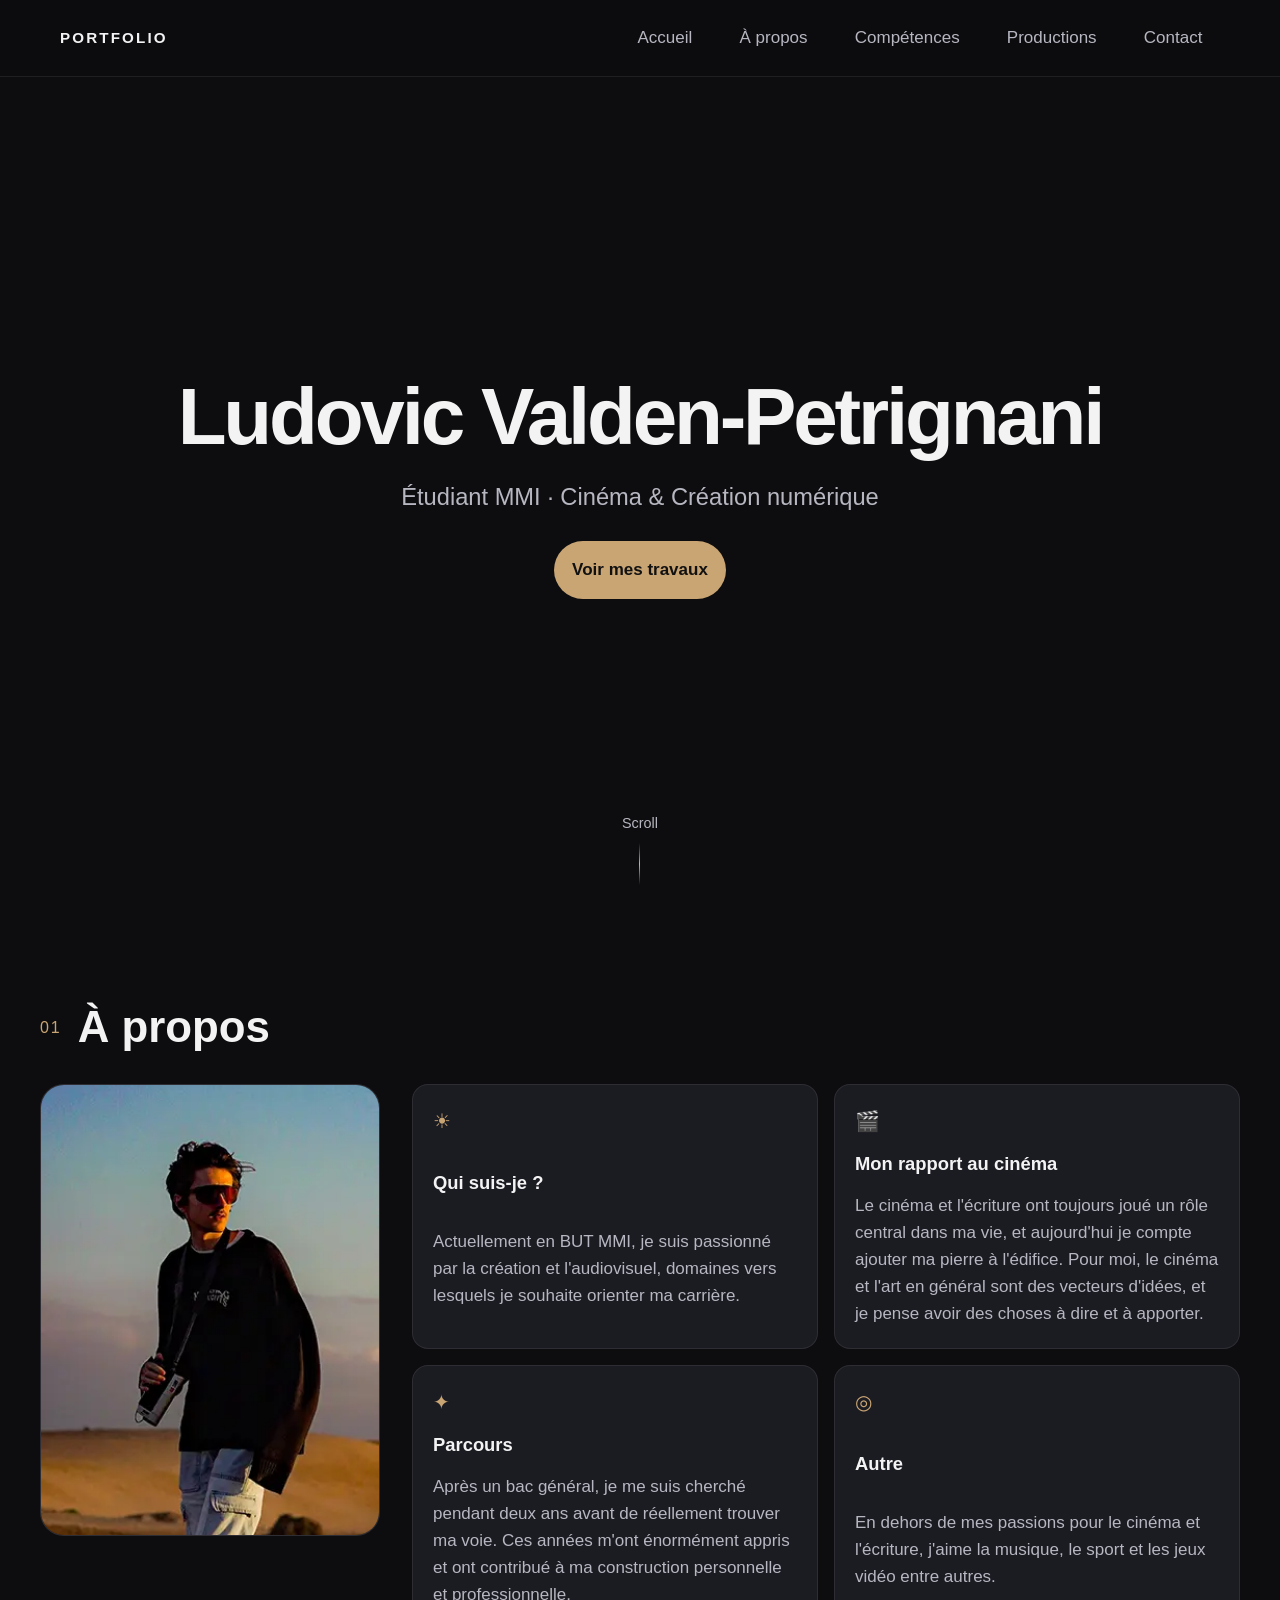
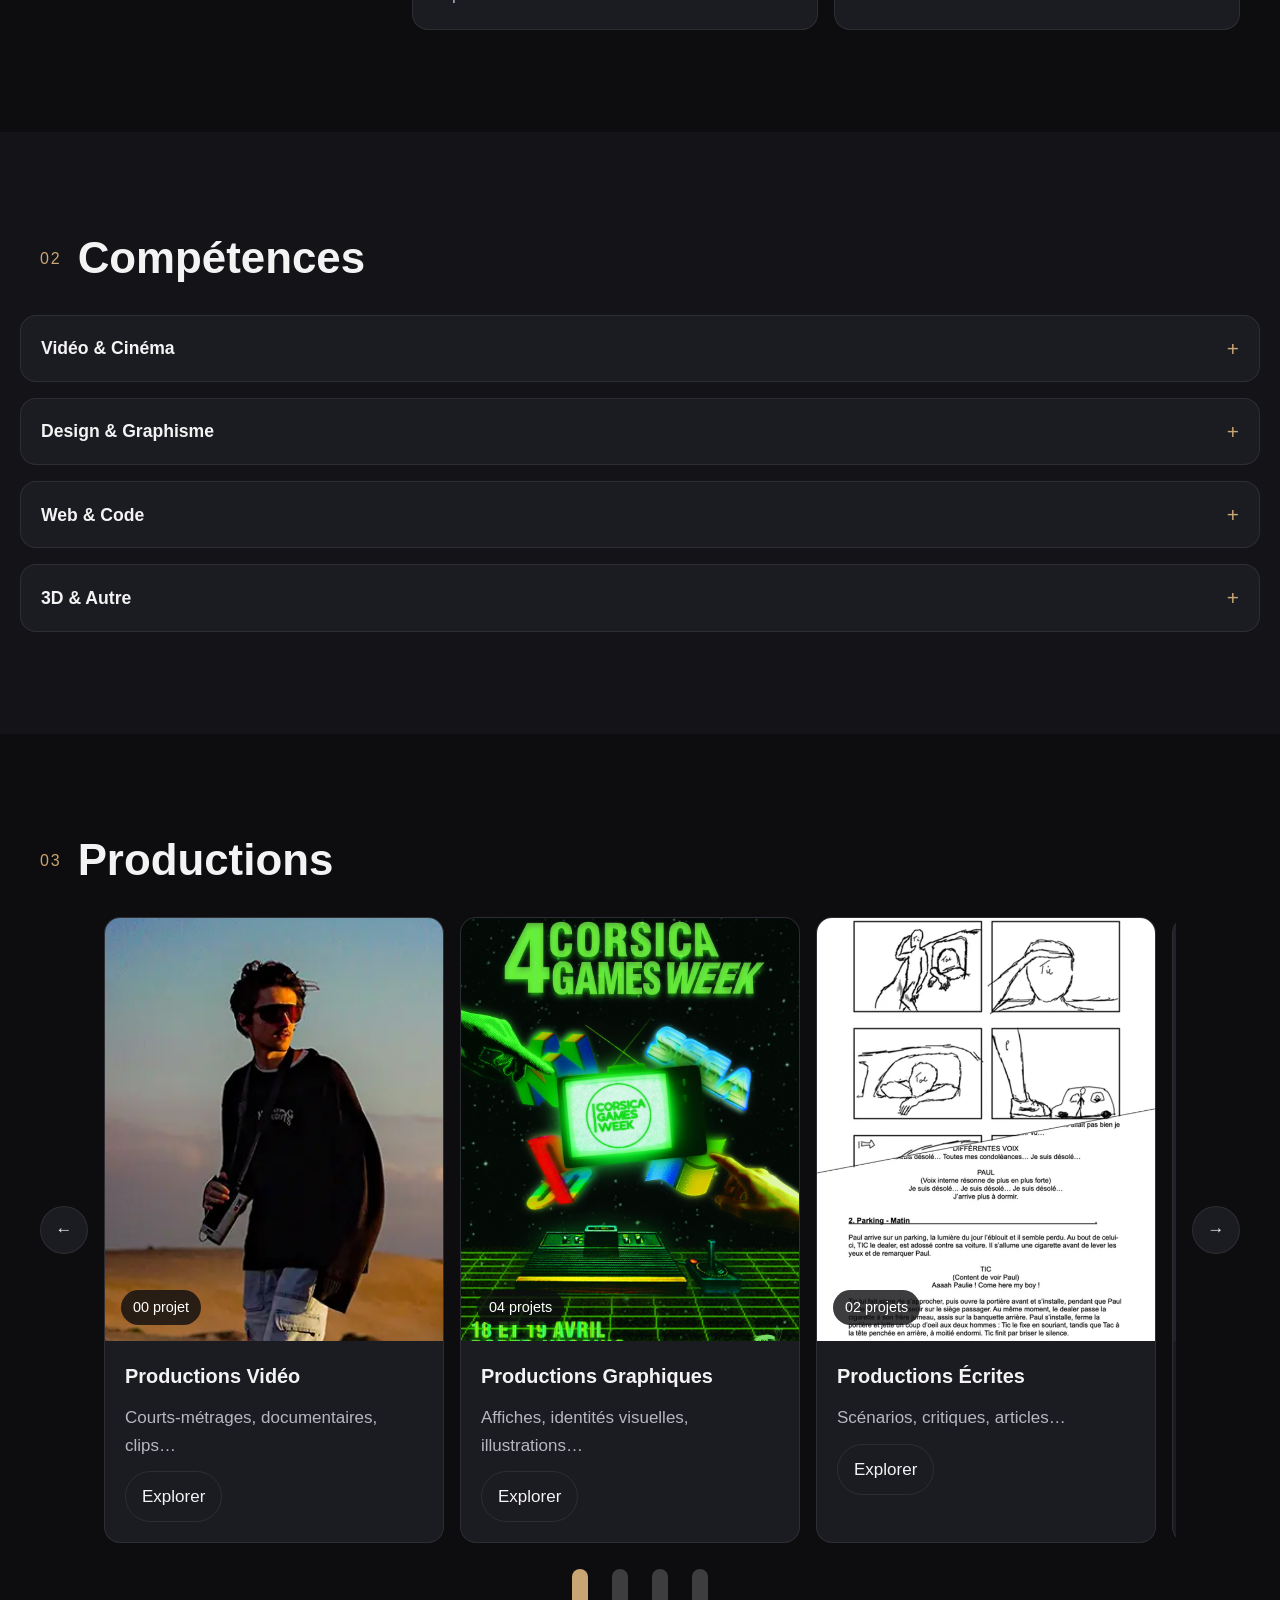
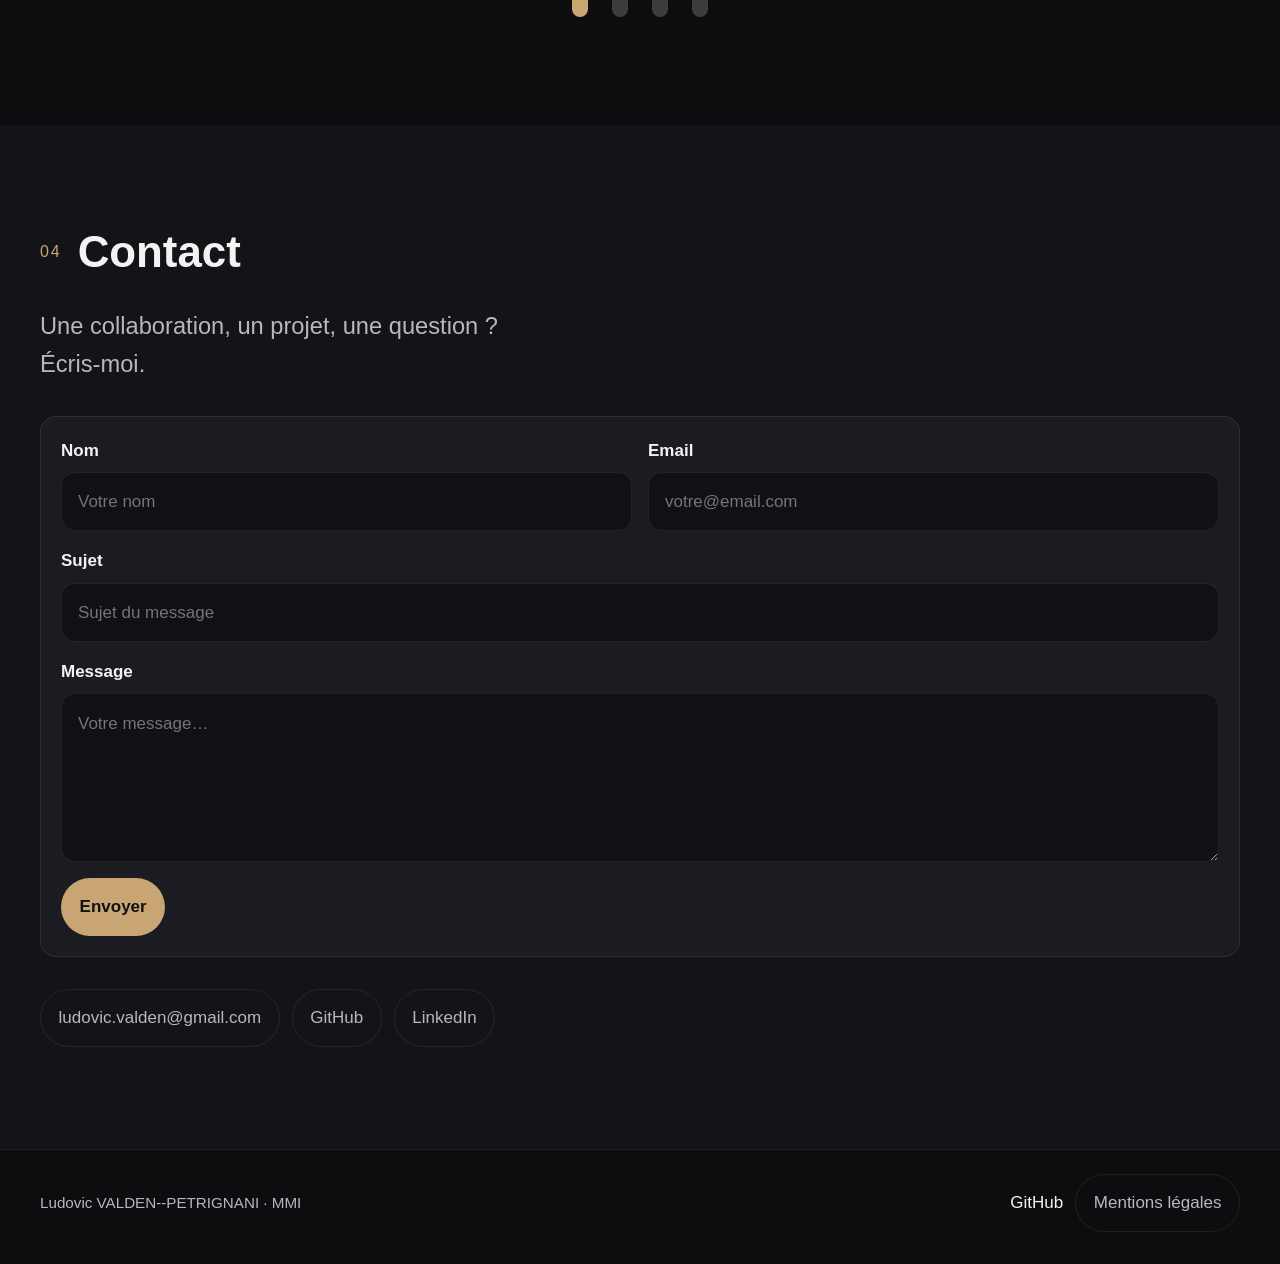
==== index.html @ 6c676c17 "Update index.html" ====
<!DOCTYPE html>
<html lang="fr">
<head>
  <meta charset="UTF-8">
  <meta name="viewport" content="width=device-width, initial-scale=1">
  <title>Portfolio — MMI</title>
  <meta name="description" content="Portfolio de Ludovic Valden-Petrignani, étudiant en BUT MMI, autour du cinéma, du design et de la création numérique.">

  <link rel="stylesheet" href="style.css">
</head>
<body>

  <a class="skip-link" href="#main-content">Aller au contenu</a>

  <header id="header">
    <nav class="nav-inner" aria-label="Navigation principale">
      <a href="index.html" class="nav-logo">PORTFOLIO</a>

      <button
        class="burger"
        id="burger"
        type="button"
        aria-label="Ouvrir le menu"
        aria-controls="nav-links"
        aria-expanded="false">
        <span></span>
        <span></span>
      </button>

      <ul class="nav-links" id="nav-links">
        <li><a href="#accueil" class="nav-link">Accueil</a></li>
        <li><a href="#apropos" class="nav-link">À propos</a></li>
        <li><a href="#competences" class="nav-link">Compétences</a></li>
        <li><a href="#productions" class="nav-link">Productions</a></li>
        <li><a href="#contact" class="nav-link">Contact</a></li>
      </ul>
    </nav>
  </header>

  <main id="main-content">

    <section id="accueil" class="section hero" aria-labelledby="hero-title">
      <div class="hero-content">
        <h1 id="hero-title" class="hero-title">Ludovic Valden-Petrignani</h1>

        <p class="hero-sub">Étudiant MMI · Cinéma &amp; Création numérique</p>

        <a href="#productions" class="cta-btn">Voir mes travaux</a>
      </div>

      <div class="hero-scroll-hint" aria-hidden="true">
        <span>Scroll</span>
        <div class="scroll-line"></div>
      </div>
    </section>

    <section id="apropos" class="section" aria-labelledby="apropos-title">
      <div class="section-header">
        <span class="section-num">01</span>
        <h2 class="section-title" id="apropos-title">À propos</h2>
      </div>

      <div class="apropos-grid">
        <div class="apropos-photo-wrap">
          <div class="photo-frame">
            <div class="photo-placeholder">
              <img
                src="me.webp"
                alt="Portrait de Ludovic Valden-Petrignani"
                width="900"
                height="1200"
                loading="lazy"
                decoding="async">
            </div>
          </div>
        </div>

        <div class="apropos-cards">
          <article class="card reveal">
            <span class="card-icon" aria-hidden="true">☀</span>
            <h3>Qui suis-je ?</h3>
            <p>Actuellement en BUT MMI, je suis passionné par la création et l'audiovisuel, domaines vers lesquels je souhaite orienter ma carrière.</p>
          </article>

          <article class="card reveal">
            <span class="card-icon" aria-hidden="true">🎬</span>
            <h3>Mon rapport au cinéma</h3>
            <p>Le cinéma et l'écriture ont toujours joué un rôle central dans ma vie, et aujourd'hui je compte ajouter ma pierre à l'édifice. Pour moi, le cinéma et l'art en général sont des vecteurs d'idées, et je pense avoir des choses à dire et à apporter.</p>
          </article>

          <article class="card reveal">
            <span class="card-icon" aria-hidden="true">✦</span>
            <h3>Parcours</h3>
            <p>Après un bac général, je me suis cherché pendant deux ans avant de réellement trouver ma voie. Ces années m'ont énormément appris et ont contribué à ma construction personnelle et professionnelle.</p>
          </article>

          <article class="card reveal">
            <span class="card-icon" aria-hidden="true">◎</span>
            <h3>Autre</h3>
            <p>En dehors de mes passions pour le cinéma et l'écriture, j'aime la musique, le sport et les jeux vidéo entre autres.</p>
          </article>
        </div>
      </div>
    </section>

    <section id="competences" class="section section--alt" aria-labelledby="competences-title">
      <div class="section-header">
        <span class="section-num">02</span>
        <h2 class="section-title" id="competences-title">Compétences</h2>
      </div>

      <div class="skills-accordion">

        <div class="skills-category reveal">
          <button class="skills-toggle" type="button">
            <span class="skills-cat-title">Vidéo &amp; Cinéma</span>
            <span class="skills-arrow" aria-hidden="true">+</span>
          </button>

          <div class="skills-content">
            <div class="skill-row">
              <div class="skill-info">
                <img src="logopremiere.webp" alt="Logo Premiere Pro" width="68" height="68" loading="lazy" decoding="async">
                <span>Premiere Pro</span>
              </div>
              <div class="skill-level">
                <div class="skill-bar"><div class="skill-fill" style="width: 25%;"></div></div>
                <span class="skill-percent">25%</span>
              </div>
            </div>

            <div class="skill-row">
              <div class="skill-info">
                <img src="logoae.webp" alt="Logo After Effects" width="68" height="68" loading="lazy" decoding="async">
                <span>After Effects</span>
              </div>
              <div class="skill-level">
                <div class="skill-bar"><div class="skill-fill" style="width: 5%;"></div></div>
                <span class="skill-percent">5%</span>
              </div>
            </div>

            <div class="skill-row">
              <div class="skill-info">
                <img src="logodv.webp" alt="Logo DaVinci Resolve" width="68" height="68" loading="lazy" decoding="async">
                <span>DaVinci Resolve</span>
              </div>
              <div class="skill-level">
                <div class="skill-bar"><div class="skill-fill" style="width: 25%;"></div></div>
                <span class="skill-percent">25%</span>
              </div>
            </div>
          </div>
        </div>

        <div class="skills-category reveal">
          <button class="skills-toggle" type="button">
            <span class="skills-cat-title">Design &amp; Graphisme</span>
            <span class="skills-arrow" aria-hidden="true">+</span>
          </button>

          <div class="skills-content">
            <div class="skill-row">
              <div class="skill-info">
                <img src="logops.webp" alt="Logo Photoshop" width="68" height="68" loading="lazy" decoding="async">
                <span>Photoshop</span>
              </div>
              <div class="skill-level">
                <div class="skill-bar"><div class="skill-fill" style="width: 50%;"></div></div>
                <span class="skill-percent">50%</span>
              </div>
            </div>

            <div class="skill-row">
              <div class="skill-info">
                <img src="logoai.webp" alt="Logo Illustrator" width="68" height="68" loading="lazy" decoding="async">
                <span>Illustrator</span>
              </div>
              <div class="skill-level">
                <div class="skill-bar"><div class="skill-fill" style="width: 30%;"></div></div>
                <span class="skill-percent">30%</span>
              </div>
            </div>
          </div>
        </div>

        <div class="skills-category reveal">
          <button class="skills-toggle" type="button">
            <span class="skills-cat-title">Web &amp; Code</span>
            <span class="skills-arrow" aria-hidden="true">+</span>
          </button>

          <div class="skills-content">
            <div class="skill-row">
              <div class="skill-info">
                <img src="logohtml.webp" alt="Logo HTML" width="68" height="68" loading="lazy" decoding="async">
                <span>HTML</span>
              </div>
              <div class="skill-level">
                <div class="skill-bar"><div class="skill-fill" style="width: 40%;"></div></div>
                <span class="skill-percent">40%</span>
              </div>
            </div>

            <div class="skill-row">
              <div class="skill-info">
                <img src="logocss.webp" alt="Logo CSS" width="68" height="68" loading="lazy" decoding="async">
                <span>CSS</span>
              </div>
              <div class="skill-level">
                <div class="skill-bar"><div class="skill-fill" style="width: 40%;"></div></div>
                <span class="skill-percent">40%</span>
              </div>
            </div>

            <div class="skill-row">
              <div class="skill-info">
                <img src="logojs.webp" alt="Logo JavaScript" width="68" height="68" loading="lazy" decoding="async">
                <span>JavaScript</span>
              </div>
              <div class="skill-level">
                <div class="skill-bar"><div class="skill-fill" style="width: 15%;"></div></div>
                <span class="skill-percent">15%</span>
              </div>
            </div>
          </div>
        </div>

        <div class="skills-category reveal">
          <button class="skills-toggle" type="button">
            <span class="skills-cat-title">3D &amp; Autre</span>
            <span class="skills-arrow" aria-hidden="true">+</span>
          </button>

          <div class="skills-content">
            <div class="skill-row">
              <div class="skill-info">
                <img src="logoblend.webp" alt="Logo Blender" width="68" height="68" loading="lazy" decoding="async">
                <span>Blender</span>
              </div>
              <div class="skill-level">
                <div class="skill-bar"><div class="skill-fill" style="width: 25%;"></div></div>
                <span class="skill-percent">25%</span>
              </div>
            </div>
          </div>
        </div>

      </div>
    </section>

    <section id="productions" class="section prod-section" aria-labelledby="productions-title">
      <div class="section-header">
        <span class="section-num">03</span>
        <h2 class="section-title" id="productions-title">Productions</h2>
      </div>

      <div class="carousel-wrap">
        <button class="carousel-arrow carousel-arrow--prev" id="carouselPrev" type="button" aria-label="Projet précédent">←</button>

        <div class="carousel-viewport" id="carouselViewport">
          <div class="carousel-track" id="carouselTrack">

            <a href="productions-video.html" class="cat-card" data-idx="0">
              <div class="cat-card-cover">
                <div class="cat-card-img-placeholder">
                  <img
                    src="me.webp"
                    alt="Aperçu des productions vidéo"
                    width="900"
                    height="1200"
                    loading="lazy"
                    decoding="async">
                </div>
                <div class="cat-card-overlay">
                  <span class="cat-card-tag">00 projet</span>
                </div>
              </div>
              <div class="cat-card-body">
                <h3>Productions Vidéo</h3>
                <p>Courts-métrages, documentaires, clips…</p>
                <span class="cat-card-cta">Explorer</span>
              </div>
            </a>

            <a href="productions-graphiques.html" class="cat-card" data-idx="1">
              <div class="cat-card-cover">
                <div class="cat-card-img-placeholder">
                  <img
                    src="CGW_affiche.webp"
                    alt="Aperçu des productions graphiques"
                    width="1200"
                    height="1600"
                    loading="lazy"
                    decoding="async">
                </div>
                <div class="cat-card-overlay">
                  <span class="cat-card-tag">04 projets</span>
                </div>
              </div>
              <div class="cat-card-body">
                <h3>Productions Graphiques</h3>
                <p>Affiches, identités visuelles, illustrations…</p>
                <span class="cat-card-cta">Explorer</span>
              </div>
            </a>

            <a href="productions-ecrits.html" class="cat-card" data-idx="2">
              <div class="cat-card-cover">
                <div class="cat-card-img-placeholder">
                  <img
                    src="prod-ecrits.webp"
                    alt="Aperçu des productions écrites"
                    width="1200"
                    height="1600"
                    loading="lazy"
                    decoding="async">
                </div>
                <div class="cat-card-overlay">
                  <span class="cat-card-tag">02 projets</span>
                </div>
              </div>
              <div class="cat-card-body">
                <h3>Productions Écrites</h3>
                <p>Scénarios, critiques, articles…</p>
                <span class="cat-card-cta">Explorer</span>
              </div>
            </a>

            <a href="productions-divers.html" class="cat-card" data-idx="3">
              <div class="cat-card-cover">
                <div class="cat-card-img-placeholder">
                  <span class="placeholder-inner">Image à venir</span>
                </div>
                <div class="cat-card-overlay">
                  <span class="cat-card-tag">0 projet</span>
                </div>
              </div>
              <div class="cat-card-body">
                <h3>Divers</h3>
                <p>Web, photo, expérimentations…</p>
                <span class="cat-card-cta">Explorer</span>
              </div>
            </a>

          </div>
        </div>

        <button class="carousel-arrow carousel-arrow--next" id="carouselNext" type="button" aria-label="Projet suivant">→</button>
      </div>

      <div class="carousel-dots" id="carouselDots">
        <button class="dot active" type="button" data-dot="0" aria-label="Aller à Productions Vidéo"></button>
        <button class="dot" type="button" data-dot="1" aria-label="Aller à Productions Graphiques"></button>
        <button class="dot" type="button" data-dot="2" aria-label="Aller à Productions Écrites"></button>
        <button class="dot" type="button" data-dot="3" aria-label="Aller à Divers"></button>
      </div>
    </section>

    <section id="contact" class="section section--alt" aria-labelledby="contact-title">
      <div class="section-header">
        <span class="section-num">04</span>
        <h2 class="section-title" id="contact-title">Contact</h2>
      </div>

      <div class="contact-wrap">
        <p class="contact-intro">Une collaboration, un projet, une question ?<br>Écris-moi.</p>

        <form class="contact-form" id="contact-form" novalidate>
          <div class="form-row">
            <div class="form-group">
              <label for="name">Nom</label>
              <input type="text" id="name" name="name" placeholder="Votre nom" autocomplete="name">
            </div>

            <div class="form-group">
              <label for="email">Email</label>
              <input type="email" id="email" name="email" placeholder="votre@email.com" autocomplete="email">
            </div>
          </div>

          <div class="form-group">
            <label for="subject">Sujet</label>
            <input type="text" id="subject" name="subject" placeholder="Sujet du message">
          </div>

          <div class="form-group">
            <label for="message">Message</label>
            <textarea id="message" name="message" rows="5" placeholder="Votre message…"></textarea>
          </div>

          <button type="submit" class="submit-btn">Envoyer</button>
        </form>

        <div class="contact-links">
          <a href="mailto:ludovic.valden@gmail.com" class="contact-link">ludovic.valden@gmail.com</a>
          <a href="https://github.com/l-vp" target="_blank" rel="noopener noreferrer" class="contact-link">GitHub</a>
          <a href="https://www.linkedin.com/in/ludovic-valden-petrignani-aa5b203b7/" target="_blank" rel="noopener noreferrer" class="contact-link">LinkedIn</a>
        </div>
      </div>
    </section>

  </main>

  <footer id="footer">
    <div class="footer-inner">
      <span class="footer-name">Ludovic VALDEN--PETRIGNANI · MMI</span>

      <div class="footer-links">
        <a href="https://github.com/l-vp" target="_blank" rel="noopener noreferrer">GitHub</a>
        <button
          type="button"
          id="mentions-toggle"
          class="footer-link-button"
          aria-controls="mentions-panel"
          aria-expanded="false">
          Mentions légales
        </button>
      </div>
    </div>

    <div class="mentions-legales" id="mentions-panel" hidden>
      <p>
        Ce site est un portfolio personnel. Tous les contenus (textes, images, vidéos) sont la propriété de
        <strong>Ludovic VALDEN--PETRIGNANI</strong> sauf mention contraire.
        Pour toute demande : <a href="mailto:ludovic.valden@gmail.com">ludovic.valden@gmail.com</a>.
        Hébergé sur <a href="https://github.com/l-vp" target="_blank" rel="noopener noreferrer">GitHub Pages</a>.
      </p>
    </div>
  </footer>

  <script src="script.js" defer></script>
  <script src="home.js" defer></script>
</body>
</html>
---- style.css ----
:root {
  --bg: #0d0d0f;
  --bg-alt: #141418;
  --surface: #1b1b22;
  --surface-2: #22222c;
  --text: #f3f3f4;
  --muted: #b7b7c2;
  --border: rgba(255, 255, 255, 0.08);
  --accent: #caa574;
  --accent-2: #e6c79c;
  --danger: #ff6b6b;
  --shadow: 0 20px 60px rgba(0, 0, 0, 0.28);

  --container: 1200px;
  --radius-sm: 10px;
  --radius-md: 16px;
  --radius-lg: 24px;

  --space-1: 0.25rem;
  --space-2: 0.5rem;
  --space-3: 0.75rem;
  --space-4: 1rem;
  --space-5: 1.25rem;
  --space-6: 1.5rem;
  --space-8: 2rem;
  --space-10: 2.5rem;
  --space-12: 3rem;
  --space-16: 4rem;
  --space-20: 5rem;

  --text-xs: 0.875rem;
  --text-sm: 1rem;
  --text-base: 1.0625rem;
  --text-lg: clamp(1.25rem, 1rem + 0.6vw, 1.6rem);
  --text-xl: clamp(2rem, 1.4rem + 2vw, 3.5rem);
  --text-hero: clamp(2.8rem, 1.8rem + 4vw, 6rem);

  --transition: 180ms ease;
  --transition-slow: 300ms ease;
}

*,
*::before,
*::after {
  box-sizing: border-box;
}

[hidden] {
  display: none !important;
}

html {
  scroll-behavior: smooth;
}

body {
  margin: 0;
  min-width: 320px;
  font-family: Arial, Helvetica, sans-serif;
  font-size: var(--text-base);
  line-height: 1.6;
  color: var(--text);
  background: var(--bg);
}

img {
  display: block;
  max-width: 100%;
  height: auto;
}

a {
  color: inherit;
  text-decoration: none;
}

button,
input,
textarea {
  font: inherit;
}

button {
  cursor: pointer;
}

ul {
  margin: 0;
  padding: 0;
  list-style: none;
}

p,
h1,
h2,
h3,
h4 {
  margin: 0;
}

main {
  display: block;
}

.skip-link {
  position: absolute;
  left: -9999px;
  top: 0;
  z-index: 1000;
  padding: 0.75rem 1rem;
  background: #fff;
  color: #000;
  border-radius: 0 0 10px 10px;
}

.skip-link:focus {
  left: 1rem;
  top: 0;
}

:focus-visible {
  outline: 2px solid var(--accent-2);
  outline-offset: 3px;
}

.section {
  padding: clamp(4rem, 8vw, 7rem) 1.25rem;
}

.section--alt {
  background: var(--bg-alt);
}

.section-header,
.nav-inner,
.hero-content,
.apropos-grid,
.contact-wrap,
.footer-inner,
.subpage-section {
  width: min(100%, var(--container));
  margin-inline: auto;
}

.section-header {
  display: flex;
  align-items: center;
  gap: 1rem;
  margin-bottom: 2rem;
}

.section-num {
  color: var(--accent);
  font-size: var(--text-sm);
  letter-spacing: 0.12em;
  text-transform: uppercase;
}

.section-title {
  font-size: clamp(1.8rem, 1.3rem + 1.8vw, 3rem);
  line-height: 1.1;
}

#header {
  position: sticky;
  top: 0;
  z-index: 100;
  backdrop-filter: blur(12px);
  background: rgba(13, 13, 15, 0.82);
  border-bottom: 1px solid var(--border);
}

.nav-inner {
  min-height: 76px;
  display: flex;
  align-items: center;
  justify-content: space-between;
  gap: 1rem;
  padding: 0 1.25rem;
}

.nav-logo {
  font-weight: 700;
  letter-spacing: 0.14em;
  font-size: 0.95rem;
}

.nav-links {
  display: flex;
  align-items: center;
  gap: 1.25rem;
}

.nav-link {
  color: var(--muted);
  transition: color var(--transition);
}

.nav-link:hover,
.nav-link:focus-visible {
  color: var(--text);
}

.burger {
  display: none;
  width: 48px;
  height: 48px;
  padding: 0;
  border: 1px solid var(--border);
  border-radius: 999px;
  background: transparent;
  color: var(--text);
  align-items: center;
  justify-content: center;
  flex-direction: column;
  gap: 0.3rem;
}

.burger span {
  display: block;
  width: 18px;
  height: 2px;
  background: currentColor;
  border-radius: 999px;
}

.hero {
  min-height: calc(100svh - 76px);
  display: grid;
  align-items: center;
  position: relative;
}

.hero-content {
  display: grid;
  justify-items: center;
  text-align: center;
  gap: 1.5rem;
}

.hero-title {
  font-size: var(--text-hero);
  line-height: 0.95;
  letter-spacing: -0.04em;
  text-wrap: balance;
}

.hero-sub {
  max-width: 38rem;
  color: var(--muted);
  font-size: var(--text-lg);
}

.hero-visual {
  width: min(100%, 320px);
}

.hero-image {
  width: 100%;
  aspect-ratio: 3 / 4;
  object-fit: cover;
  border-radius: var(--radius-lg);
  border: 1px solid var(--border);
  box-shadow: var(--shadow);
}

.cta-btn,
.submit-btn,
.footer-link-button,
.prod-link,
.cat-card-cta,
.back-link {
  display: inline-flex;
  align-items: center;
  justify-content: center;
  gap: 0.5rem;
  min-height: 44px;
  padding: 0.85rem 1.2rem;
  border-radius: 999px;
  border: 1px solid transparent;
  transition:
    background-color var(--transition),
    color var(--transition),
    border-color var(--transition),
    transform var(--transition);
}

.cta-btn,
.submit-btn {
  background: var(--accent);
  color: #111;
  font-weight: 700;
}

.cta-btn:hover,
.submit-btn:hover,
.cta-btn:focus-visible,
.submit-btn:focus-visible {
  background: var(--accent-2);
  transform: translateY(-1px);
}

.hero-scroll-hint {
  position: absolute;
  left: 50%;
  bottom: 1rem;
  transform: translateX(-50%);
  display: grid;
  justify-items: center;
  gap: 0.5rem;
  color: var(--muted);
  font-size: 0.9rem;
}

.scroll-line {
  width: 1px;
  height: 42px;
  background: linear-gradient(to bottom, rgba(255,255,255,0), rgba(255,255,255,0.7), rgba(255,255,255,0));
}

.apropos-grid {
  display: grid;
  grid-template-columns: minmax(260px, 340px) 1fr;
  gap: 2rem;
  align-items: start;
}

.photo-frame {
  border: 1px solid var(--border);
  border-radius: var(--radius-lg);
  overflow: hidden;
  background: var(--surface);
}

.photo-placeholder img {
  width: 100%;
  aspect-ratio: 3 / 4;
  object-fit: cover;
}

.apropos-cards {
  display: grid;
  grid-template-columns: repeat(2, minmax(0, 1fr));
  gap: 1rem;
}

.card,
.skills-category,
.subpage-card,
.subpage-list-item,
.cat-card,
.mentions-legales,
.contact-form {
  background: var(--surface);
  border: 1px solid var(--border);
  border-radius: var(--radius-md);
}

.card {
  padding: 1.25rem;
  display: grid;
  gap: 0.8rem;
}

.card-icon {
  color: var(--accent);
  font-size: 1.25rem;
}

.card h3 {
  font-size: 1.15rem;
}

.card p {
  color: var(--muted);
}

.skills-accordion {
  display: grid;
  gap: 1rem;
}

.skills-category {
  overflow: hidden;
}

.skills-toggle {
  width: 100%;
  min-height: 64px;
  padding: 1rem 1.25rem;
  border: 0;
  background: transparent;
  color: var(--text);
  display: flex;
  align-items: center;
  justify-content: space-between;
  gap: 1rem;
  text-align: left;
}

.skills-cat-title {
  font-size: 1.1rem;
  font-weight: 700;
}

.skills-arrow {
  font-size: 1.3rem;
  color: var(--accent);
  transition: transform var(--transition-slow);
}

.skills-category.is-open .skills-arrow {
  transform: rotate(45deg);
}

.skills-content {
  display: none;
  padding: 0 1.25rem 1.25rem;
}

.skills-category.is-open .skills-content {
  display: block;
}

.skill-row {
  display: grid;
  grid-template-columns: minmax(0, 1fr) minmax(120px, 220px);
  gap: 1rem;
  align-items: center;
  padding: 0.9rem 0;
  border-top: 1px solid var(--border);
}

.skill-info {
  display: flex;
  align-items: center;
  gap: 0.9rem;
}

.skill-info img {
  width: 44px;
  height: 44px;
  object-fit: contain;
}

.skill-level {
  display: flex;
  align-items: center;
  gap: 0.8rem;
}

.skill-bar {
  flex: 1;
  height: 10px;
  background: rgba(255,255,255,0.08);
  border-radius: 999px;
  overflow: hidden;
}

.skill-fill {
  height: 100%;
  background: linear-gradient(90deg, var(--accent), var(--accent-2));
  border-radius: inherit;
}

.skill-percent {
  min-width: 3rem;
  text-align: right;
  color: var(--muted);
  font-size: 0.95rem;
}

.prod-section {
  overflow: hidden;
}

.carousel-wrap {
  width: min(100%, var(--container));
  margin-inline: auto;
  display: grid;
  grid-template-columns: auto 1fr auto;
  gap: 1rem;
  align-items: center;
}

.carousel-viewport {
  overflow: hidden;
}

.carousel-track {
  display: flex;
  gap: 1rem;
  transition: transform 300ms ease;
  will-change: transform;
}

.carousel-arrow {
  width: 48px;
  height: 48px;
  border-radius: 999px;
  border: 1px solid var(--border);
  background: var(--surface);
  color: var(--text);
}

.cat-card {
  min-width: min(100%, 340px);
  overflow: hidden;
  transition:
    transform var(--transition-slow),
    border-color var(--transition);
}

.cat-card:hover,
.cat-card:focus-visible {
  transform: translateY(-4px);
  border-color: rgba(202, 165, 116, 0.4);
}

.cat-card-cover {
  position: relative;
}

.cat-card-img-placeholder {
  aspect-ratio: 4 / 5;
  background: var(--surface-2);
  overflow: hidden;
}

.cat-card-img-placeholder img {
  width: 100%;
  height: 100%;
  object-fit: cover;
}

.placeholder-inner {
  width: 100%;
  height: 100%;
  display: grid;
  place-items: center;
  color: var(--muted);
  padding: 1rem;
  text-align: center;
}

.cat-card-overlay {
  position: absolute;
  left: 1rem;
  bottom: 1rem;
}

.cat-card-tag {
  display: inline-flex;
  align-items: center;
  min-height: 32px;
  padding: 0.35rem 0.75rem;
  border-radius: 999px;
  background: rgba(13, 13, 15, 0.8);
  color: #fff;
  font-size: 0.9rem;
}

.cat-card-body {
  display: grid;
  gap: 0.75rem;
  padding: 1.25rem;
}

.cat-card-body p {
  color: var(--muted);
}

.cat-card-cta {
  justify-self: start;
  min-height: 40px;
  padding: 0.7rem 1rem;
  background: transparent;
  border-color: var(--border);
  color: var(--text);
}

.carousel-dots {
  display: flex;
  justify-content: center;
  gap: 0.6rem;
  margin-top: 1.25rem;
}

.dot {
  width: 11px;
  height: 11px;
  padding: 0;
  border: 0;
  border-radius: 999px;
  background: rgba(255,255,255,0.2);
}

.dot.active {
  background: var(--accent);
}

.contact-wrap {
  display: grid;
  gap: 2rem;
}

.contact-intro {
  max-width: 36rem;
  color: var(--muted);
  font-size: var(--text-lg);
}

.contact-form {
  padding: 1.25rem;
}

.form-row {
  display: grid;
  grid-template-columns: repeat(2, minmax(0, 1fr));
  gap: 1rem;
}

.form-group {
  display: grid;
  gap: 0.5rem;
  margin-bottom: 1rem;
}

.form-group label {
  font-weight: 700;
}

.form-group input,
.form-group textarea {
  width: 100%;
  padding: 0.95rem 1rem;
  border: 1px solid var(--border);
  border-radius: 14px;
  background: #101015;
  color: var(--text);
}

.form-group textarea {
  resize: vertical;
  min-height: 140px;
}

.contact-links {
  display: flex;
  flex-wrap: wrap;
  gap: 0.9rem;
}

.contact-link,
.back-link,
.prod-link,
.footer-link-button {
  border: 1px solid var(--border);
  background: transparent;
  color: var(--muted);
}

.contact-link,
.back-link,
.prod-link {
  padding: 0.8rem 1rem;
  border-radius: 999px;
}

.contact-link:hover,
.back-link:hover,
.prod-link:hover,
.footer-link-button:hover,
.contact-link:focus-visible,
.back-link:focus-visible,
.prod-link:focus-visible,
.footer-link-button:focus-visible {
  color: var(--text);
  border-color: rgba(202, 165, 116, 0.45);
}

#footer {
  border-top: 1px solid var(--border);
  padding: 1.5rem 1.25rem 2rem;
}

.footer-inner {
  display: flex;
  align-items: center;
  justify-content: space-between;
  gap: 1rem;
}

.footer-name {
  color: var(--muted);
  font-size: 0.95rem;
}

.footer-links {
  display: flex;
  align-items: center;
  gap: 0.75rem;
  flex-wrap: wrap;
}

.footer-link-button {
  padding: 0.7rem 1rem;
}

.mentions-legales {
  width: min(100%, var(--container));
  margin: 1rem auto 0;
  padding: 1rem 1.25rem;
  color: var(--muted);
}

.mentions-legales a {
  color: var(--text);
  text-decoration: underline;
  text-underline-offset: 0.2em;
}

/* Subpages */
.subpage-section {
  padding: clamp(3rem, 6vw, 5rem) 1.25rem;
}

.subpage-header {
  display: grid;
  gap: 1.5rem;
  margin-bottom: 2rem;
}

.subpage-hero-row {
  display: grid;
  gap: 0.75rem;
}

.subpage-title {
  font-size: clamp(2rem, 1.5rem + 2vw, 4rem);
  line-height: 1;
}

.subpage-desc {
  max-width: 44rem;
  color: var(--muted);
  font-size: 1.1rem;
}

.subpage-cover-placeholder {
  aspect-ratio: 16 / 6;
  display: grid;
  place-items: center;
  border-radius: var(--radius-lg);
  border: 1px solid var(--border);
  background: var(--surface);
  color: var(--muted);
}

.subpage-grid {
  display: grid;
  grid-template-columns: repeat(3, minmax(0, 1fr));
  gap: 1rem;
}

.subpage-card {
  overflow: hidden;
}

.subpage-thumb {
  aspect-ratio: 4 / 5;
  background: var(--surface-2);
}

.subpage-thumb--tall {
  aspect-ratio: 4 / 6;
}

.subpage-thumb img {
  width: 100%;
  height: 100%;
  object-fit: cover;
}

.subpage-info {
  display: grid;
  gap: 0.75rem;
  padding: 1rem;
}

.prod-tag {
  display: inline-flex;
  justify-self: start;
  align-items: center;
  min-height: 28px;
  padding: 0.25rem 0.7rem;
  border-radius: 999px;
  background: rgba(202, 165, 116, 0.12);
  color: var(--accent-2);
  font-size: 0.88rem;
}

.subpage-list {
  display: grid;
  gap: 1rem;
}

.subpage-list-item {
  display: flex;
  align-items: center;
  justify-content: space-between;
  gap: 1rem;
  padding: 1rem 1.25rem;
}

.subpage-list-left {
  display: grid;
  gap: 0.5rem;
}

.reveal {
  opacity: 0;
  transform: translateY(18px);
  transition: opacity 500ms ease, transform 500ms ease;
}

.reveal.is-visible {
  opacity: 1;
  transform: translateY(0);
}

.project-writing {
  padding: clamp(2.5rem, 5vw, 4rem) 1.5rem clamp(4rem, 7vw, 6rem);
}

.project-writing__inner {
  width: min(100%, 1360px);
  margin-inline: auto;
  display: grid;
  grid-template-columns: minmax(260px, 320px) minmax(0, 1fr);
  gap: clamp(1.5rem, 3vw, 3rem);
  align-items: start;
}

.project-writing__aside {
  position: sticky;
  top: 96px;
  align-self: start;
  display: grid;
  gap: 1rem;
}

.project-writing__main {
  min-width: 0;
}

.project-writing__viewer {
  height: calc(100svh - 120px);
  overflow-y: auto;
  display: grid;
  justify-items: center;
  gap: 1.5rem;
  padding: clamp(1rem, 2vw, 1.5rem);
  background: var(--bg-alt);
  border: 1px solid var(--border);
}

.project-meta-card {
  background: var(--surface);
  border: 1px solid var(--border);
  border-radius: 0;
  padding: 1.2rem;
  display: grid;
  gap: 0.9rem;
}

.project-kicker {
  color: var(--accent);
  font-size: var(--text-sm);
  letter-spacing: 0.08em;
  text-transform: uppercase;
}

.project-title {
  font-size: clamp(1.9rem, 1.5rem + 1.4vw, 3rem);
  line-height: 0.98;
}

.project-intro,
.project-note {
  color: var(--muted);
  max-width: 30ch;
}

.project-meta-heading {
  font-size: 1rem;
  color: var(--text);
}

.project-meta-list {
  display: grid;
  gap: 0.85rem;
}

.project-meta-list li {
  display: grid;
  grid-template-columns: 1fr auto;
  gap: 1rem;
  align-items: start;
  padding-top: 0.85rem;
  border-top: 1px solid var(--border);
}

.project-meta-list li:first-child {
  padding-top: 0;
  border-top: 0;
}

.project-meta-list span {
  color: var(--muted);
}

.project-actions {
  display: grid;
  gap: 0.75rem;
}

.scenario-page {
  width: min(100%, 700px);
  margin: 0;
  background: #fff;
  border: 0;
  border-radius: 0;
  overflow: visible;
  box-shadow: none;
  justify-self: center;
}

.scenario-page img {
  display: block;
  width: 100%;
  max-width: 100%;
  height: auto !important;
  object-fit: contain;
}

.project-writing__viewer::-webkit-scrollbar {
  width: 10px;
}

.project-writing__viewer::-webkit-scrollbar-thumb {
  background: rgba(255, 255, 255, 0.14);
  border-radius: 999px;
}

@media (max-width: 980px) {
  .project-writing__inner {
    grid-template-columns: 1fr;
  }

  .project-writing__aside {
    position: static;
  }

  .project-writing__viewer {
    height: auto;
    overflow: visible;
    padding: 0;
    background: transparent;
    border: 0;
  }

  .scenario-page {
    width: 100%;
  }
}

@media (max-width: 760px) {
  .project-writing {
    padding-inline: 1rem;
  }

  .project-actions .prod-link {
    width: 100%;
    justify-content: center;
  }
}

@media (prefers-reduced-motion: reduce) {
  html {
    scroll-behavior: auto;
  }

  *,
  *::before,
  *::after {
    animation: none !important;
    transition: none !important;
  }

  .reveal {
    opacity: 1;
    transform: none;
  }
}

@media (max-width: 980px) {
  .apropos-grid,
  .form-row,
  .subpage-grid {
    grid-template-columns: 1fr;
  }

  .apropos-cards {
    grid-template-columns: 1fr;
  }

  .carousel-wrap {
    grid-template-columns: 1fr;
  }

  .carousel-arrow {
    display: none;
  }

  .subpage-list-item {
    align-items: flex-start;
    flex-direction: column;
  }
}

@media (max-width: 760px) {
  .nav-inner {
    padding: 0 1rem;
  }

  .burger {
    display: inline-flex;
  }

  .nav-links {
    position: absolute;
    top: calc(100% + 1px);
    left: 0;
    right: 0;
    display: none;
    flex-direction: column;
    align-items: stretch;
    gap: 0;
    padding: 0.75rem 1rem 1rem;
    background: rgba(13, 13, 15, 0.98);
    border-bottom: 1px solid var(--border);
  }

  .nav-links.is-open {
    display: flex;
  }

  .nav-links li {
    width: 100%;
  }

  .nav-link {
    display: block;
    padding: 0.9rem 0;
  }

  .hero {
    min-height: auto;
    padding-top: 3rem;
  }

  .hero-content {
    justify-items: start;
    text-align: left;
  }

  .hero-scroll-hint {
    display: none;
  }

  .footer-inner {
    align-items: flex-start;
    flex-direction: column;
  }
}

/* ===== Patch Lighthouse : zones tactiles ===== */

.nav-link,
.contact-link,
.back-link,
.prod-link,
.footer-link-button,
.carousel-arrow,
.dot,
.skills-toggle,
.burger,
.cta-btn,
.submit-btn {
  min-height: 48px;
}

.nav-link,
.contact-link,
.back-link,
.prod-link,
.footer-link-button,
.cta-btn,
.submit-btn {
  padding: 0.9rem 1.1rem;
}

.dot {
  width: 16px;
  height: 16px;
  margin: 6px;
}

.footer-links,
.contact-links,
.carousel-dots,
.nav-links {
  gap: 0.75rem;
}
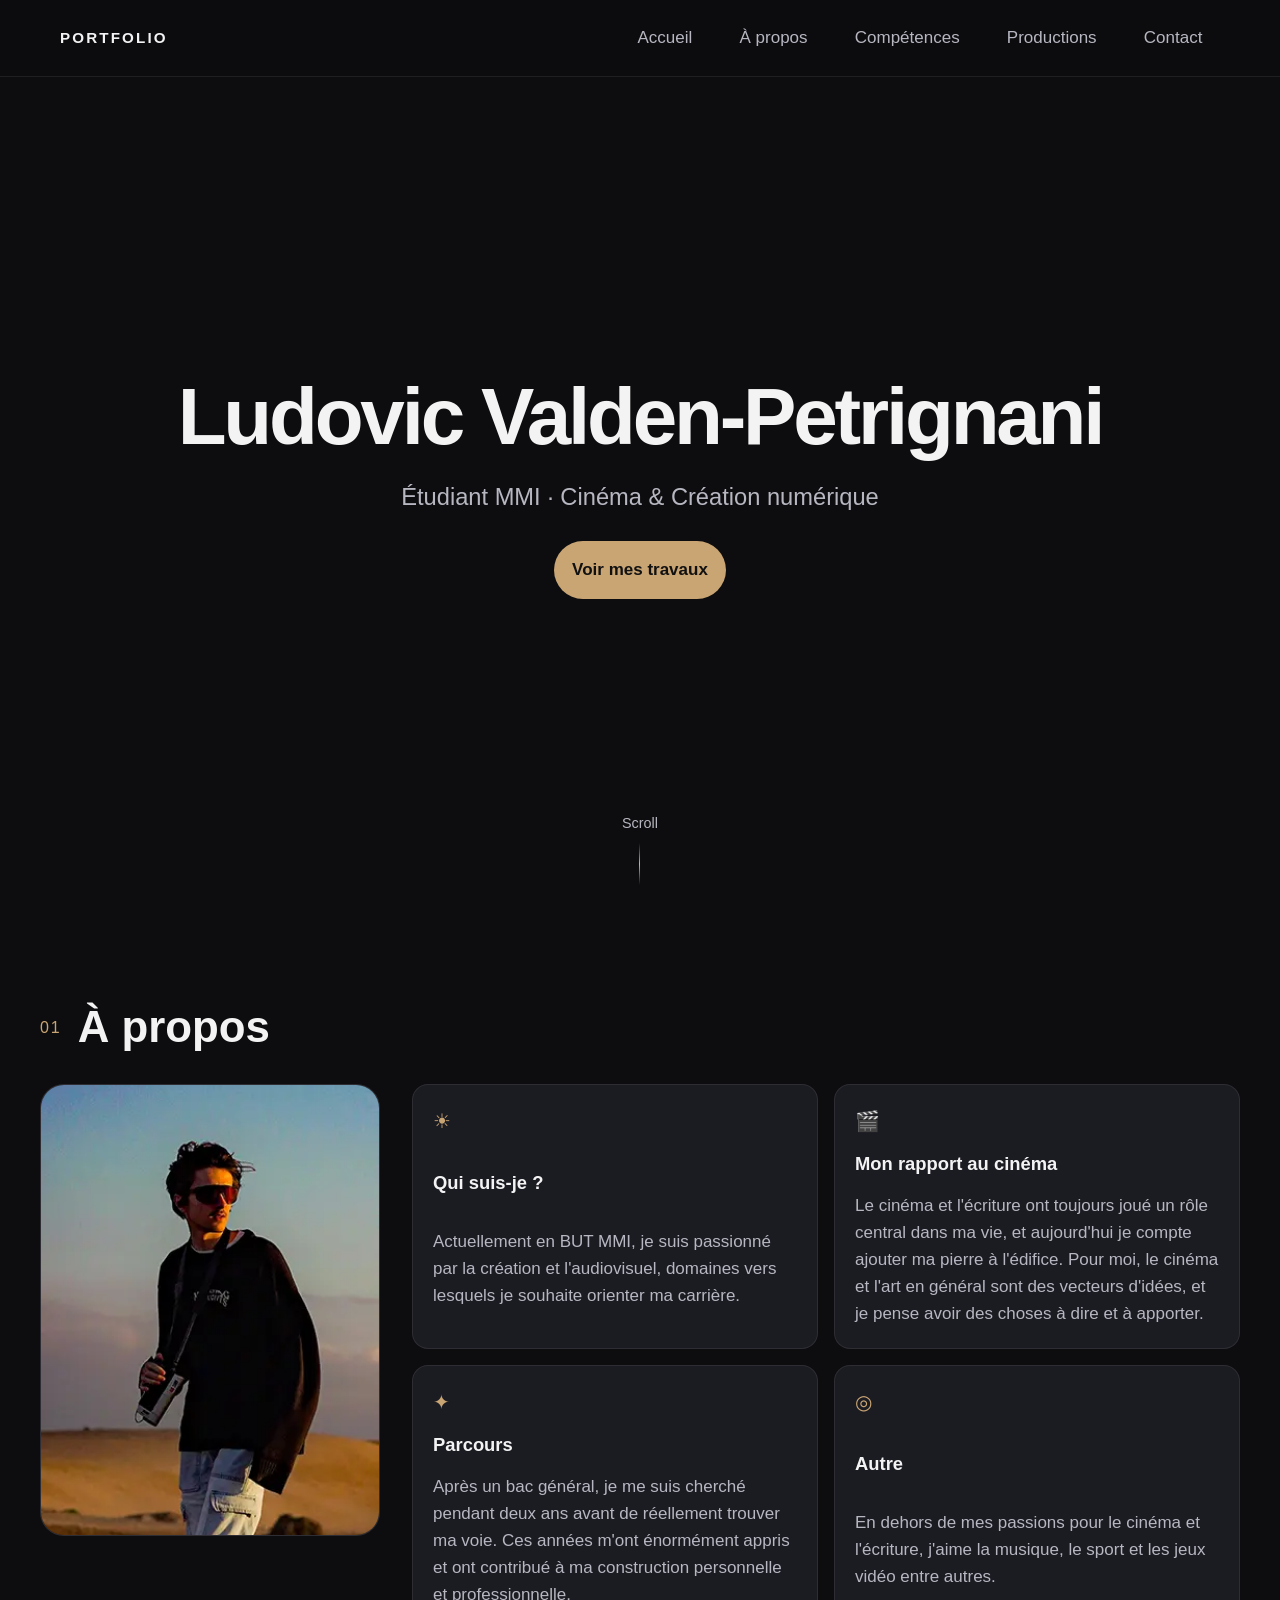
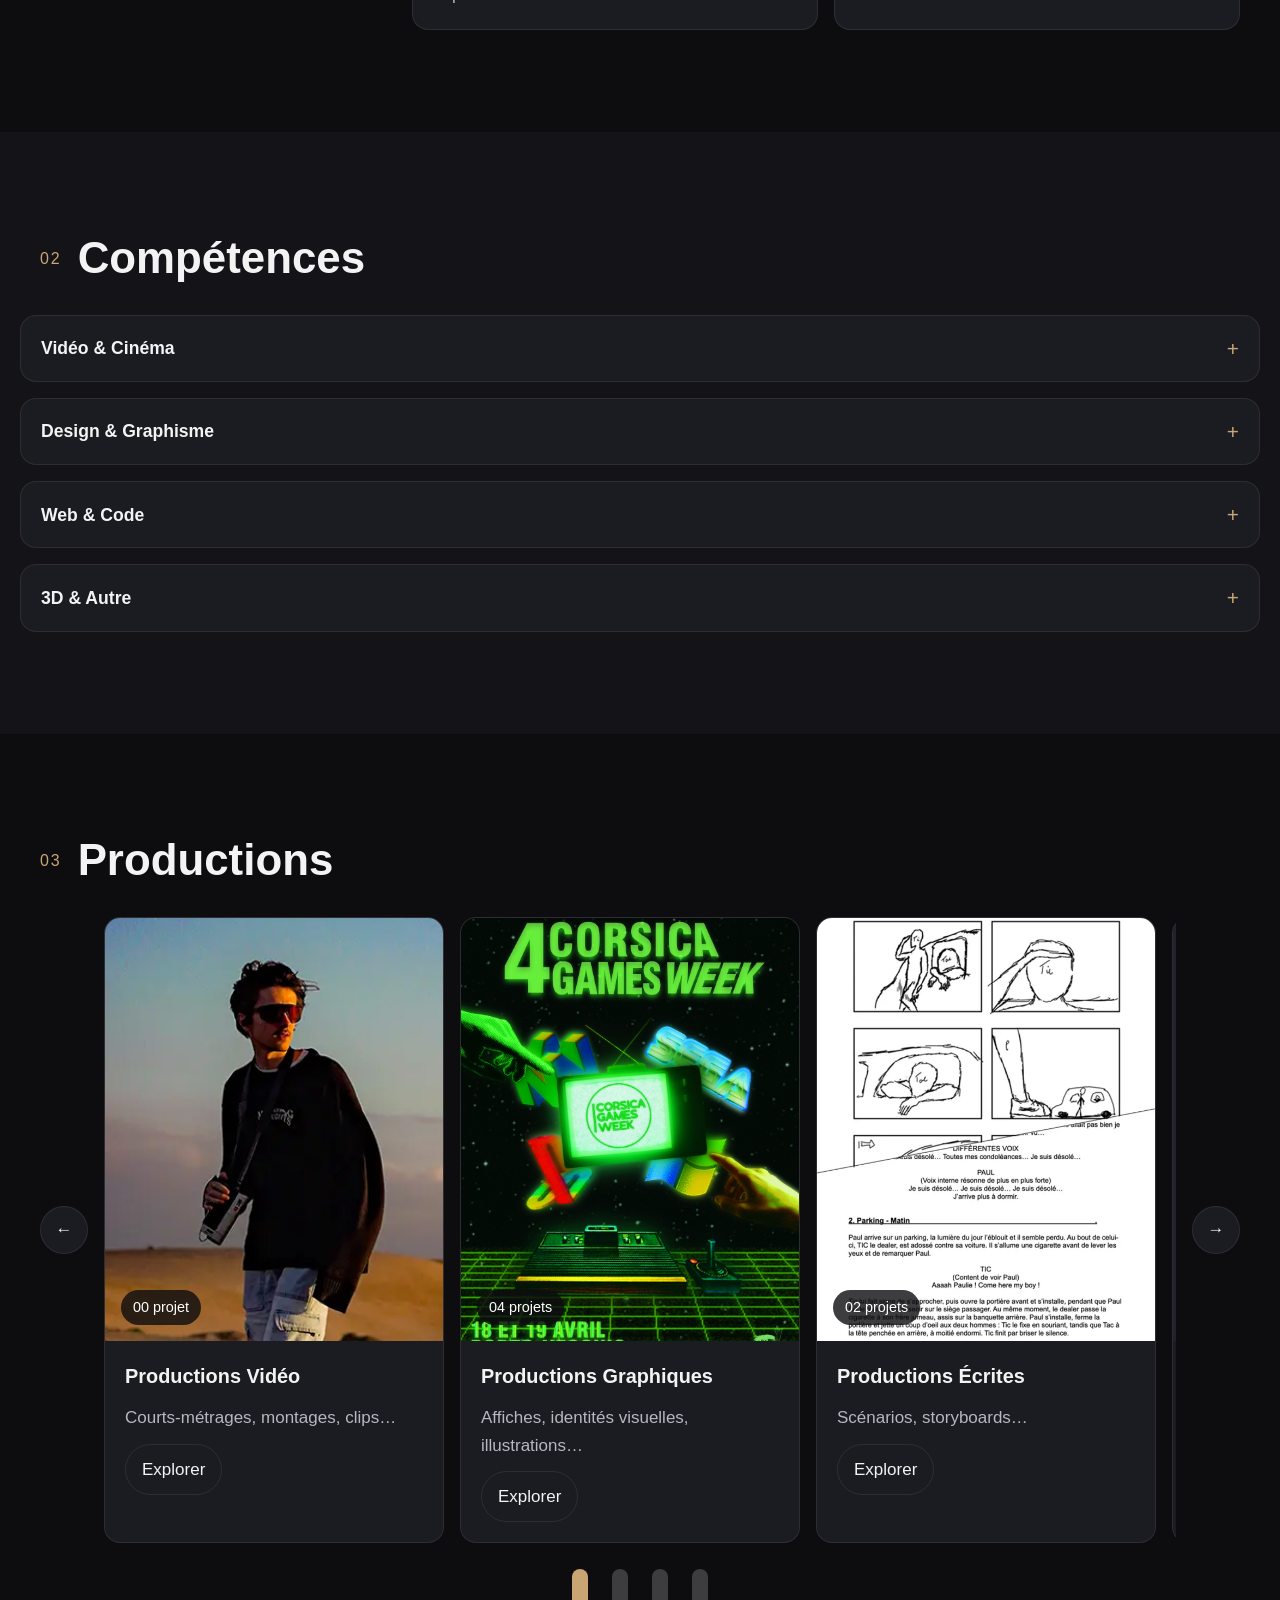
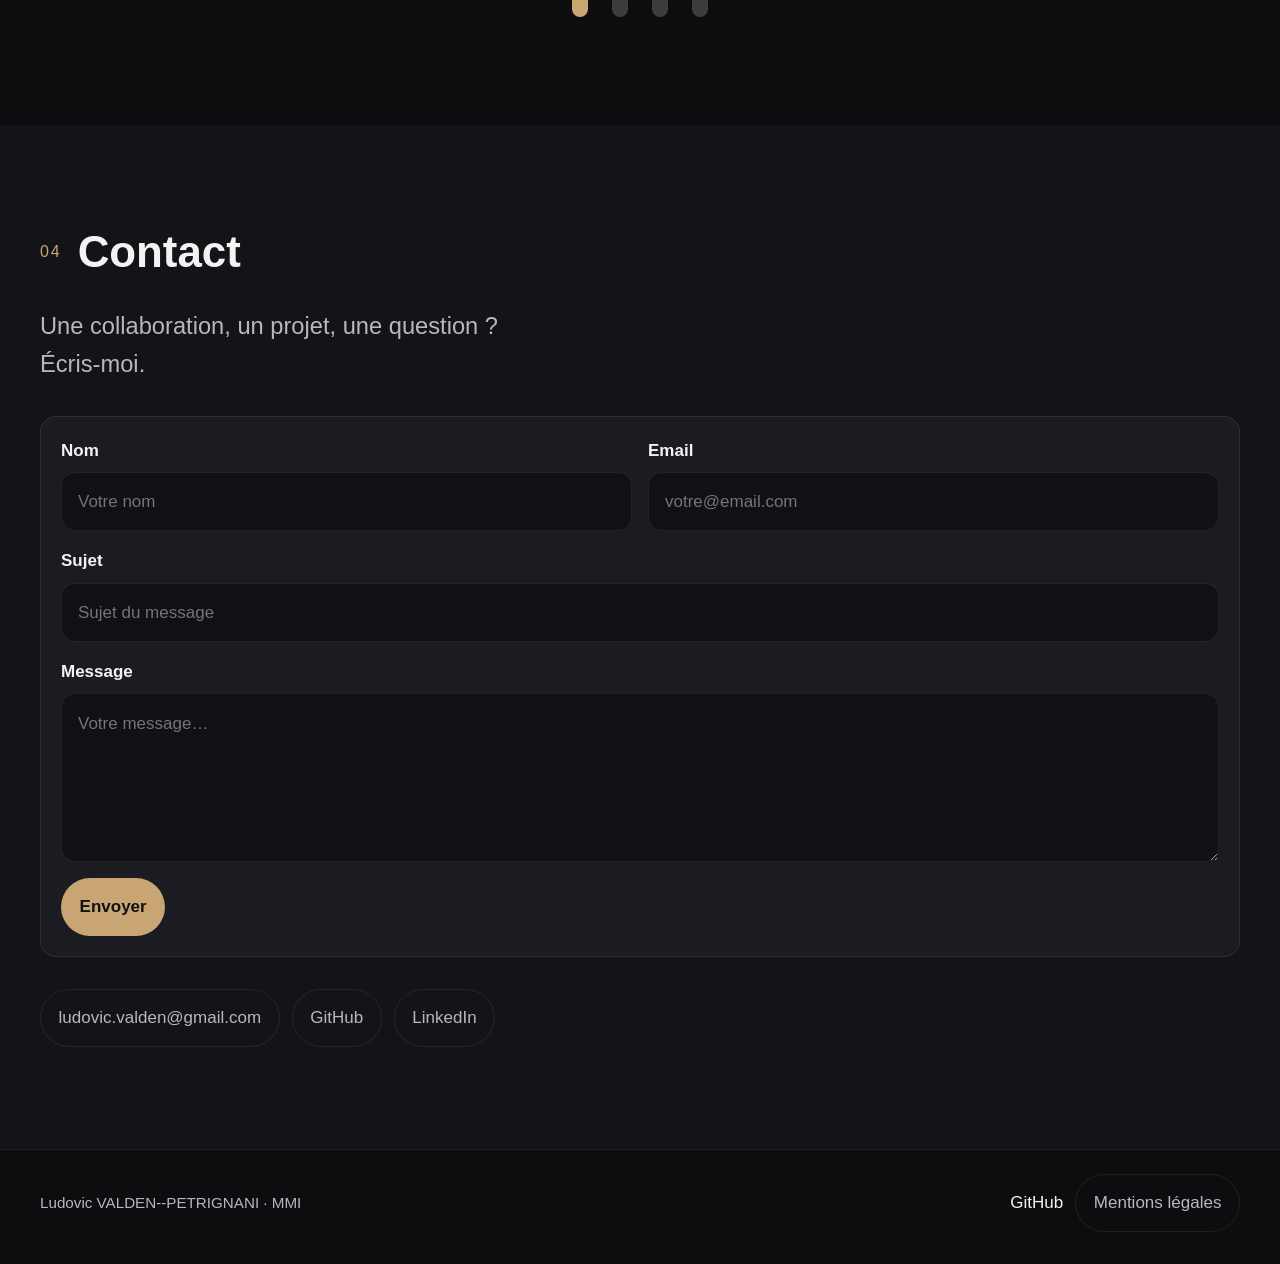
==== commit 7099d04c: "Update index.html" ====
--- a/index.html
+++ b/index.html
@@ -278,7 +278,7 @@
               </div>
               <div class="cat-card-body">
                 <h3>Productions Vidéo</h3>
-                <p>Courts-métrages, documentaires, clips…</p>
+                <p>Courts-métrages, montages, clips…</p>
                 <span class="cat-card-cta">Explorer</span>
               </div>
             </a>
@@ -322,7 +322,7 @@
               </div>
               <div class="cat-card-body">
                 <h3>Productions Écrites</h3>
-                <p>Scénarios, critiques, articles…</p>
+                <p>Scénarios, storyboards…</p>
                 <span class="cat-card-cta">Explorer</span>
               </div>
             </a>
@@ -338,7 +338,7 @@
               </div>
               <div class="cat-card-body">
                 <h3>Divers</h3>
-                <p>Web, photo, expérimentations…</p>
+                <p>Web, créations diverses, 3D…</p>
                 <span class="cat-card-cta">Explorer</span>
               </div>
             </a>
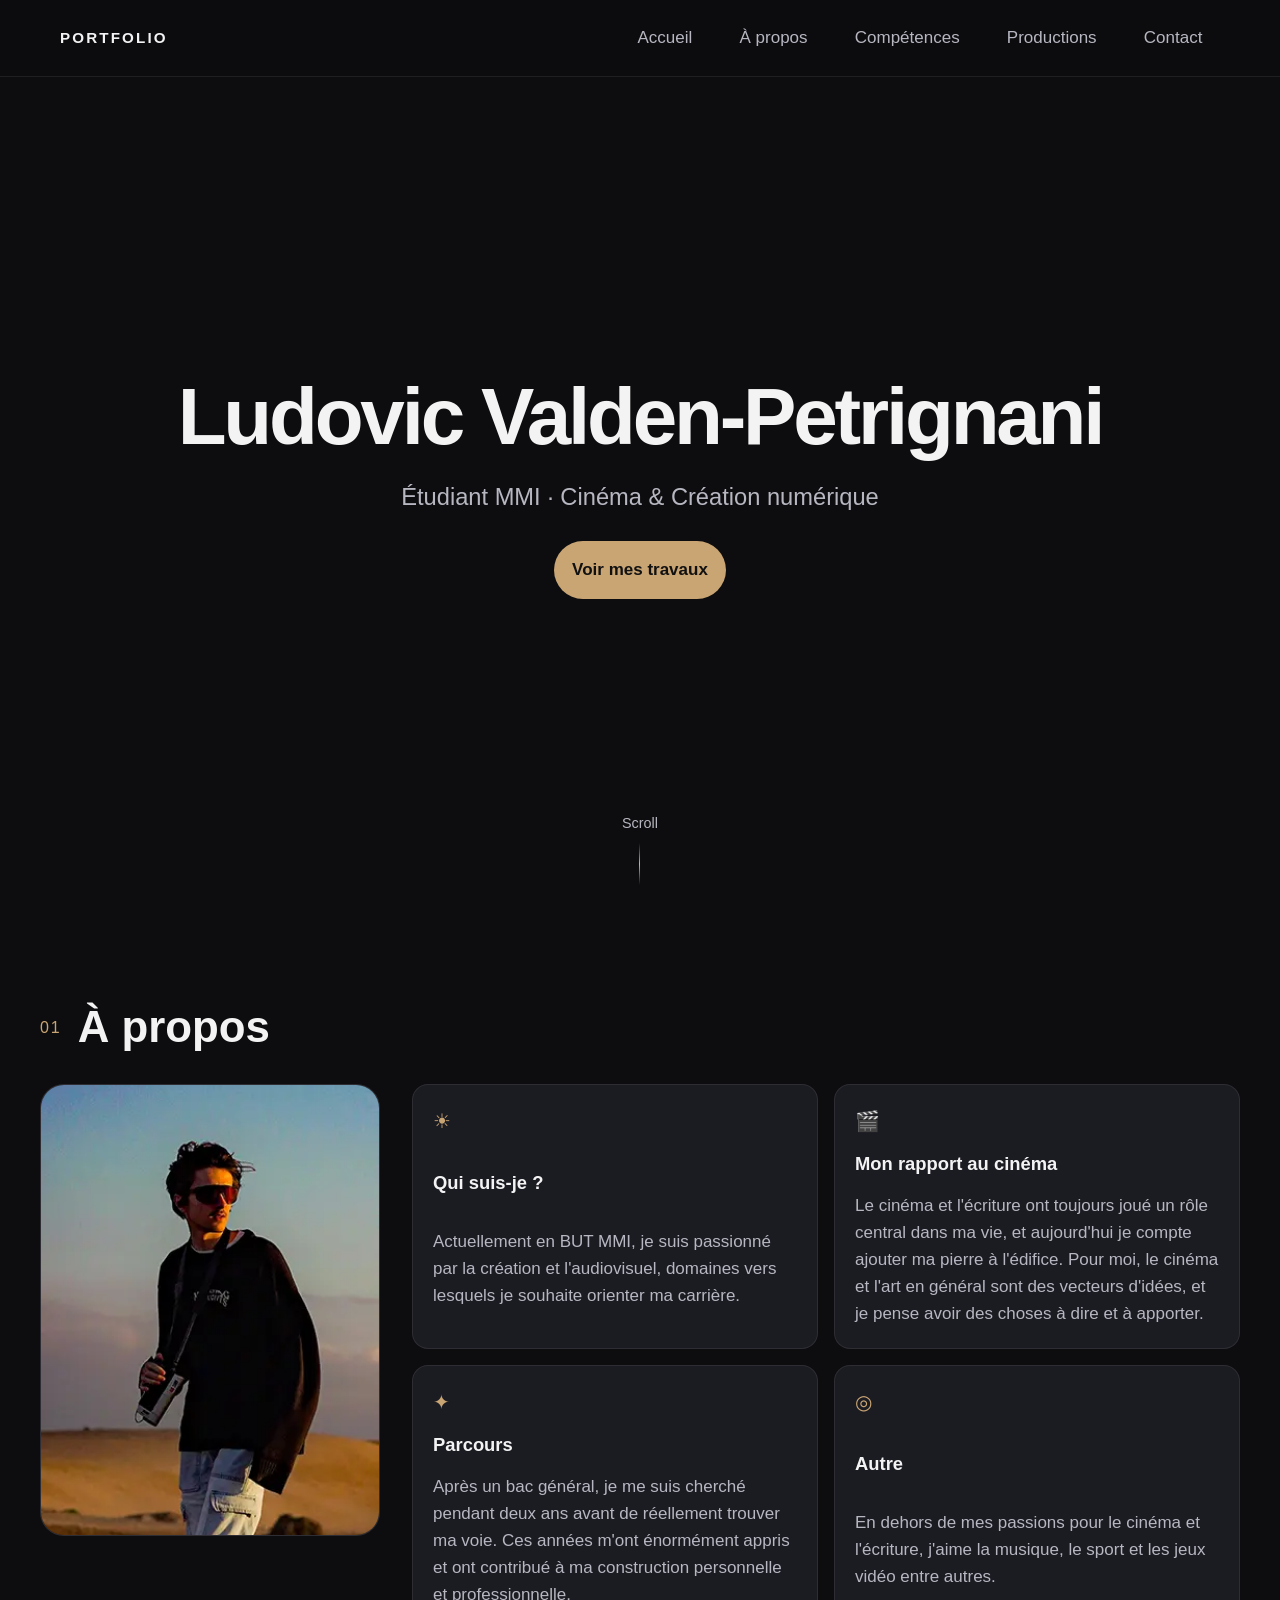
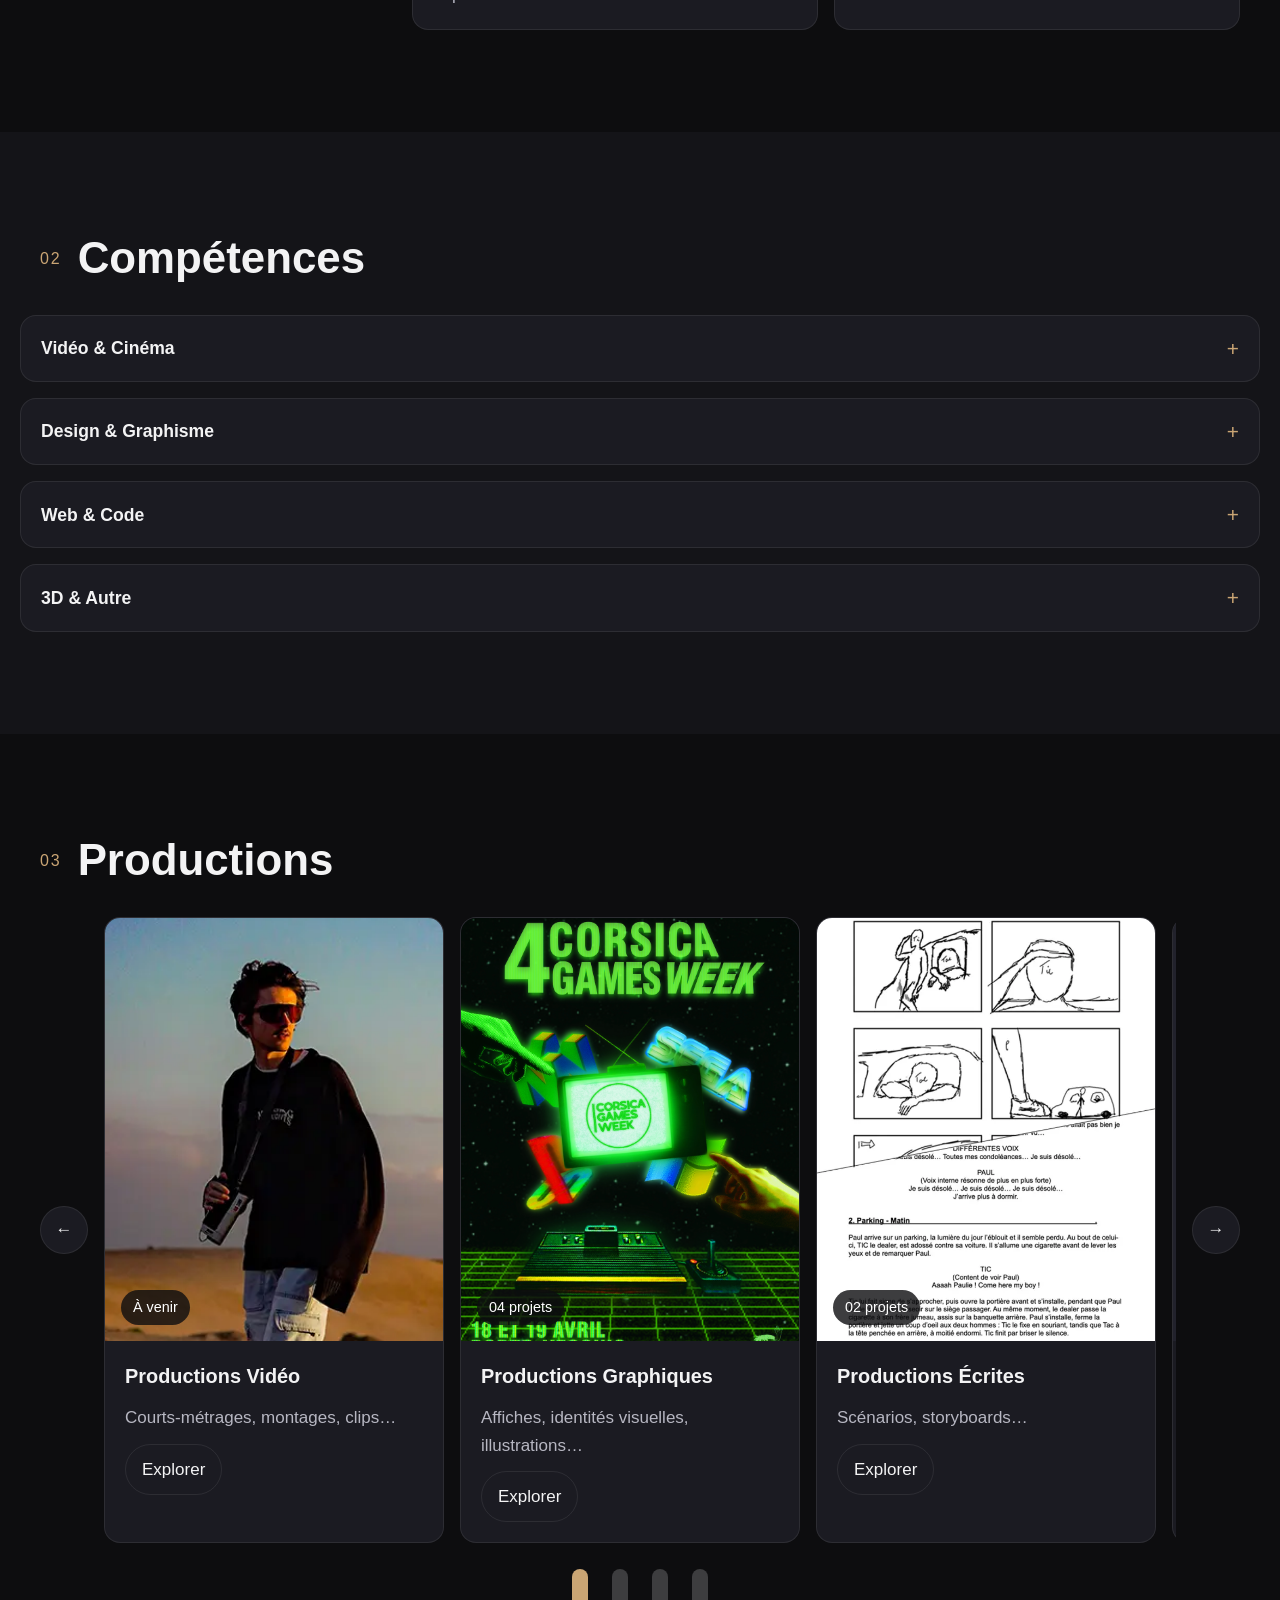
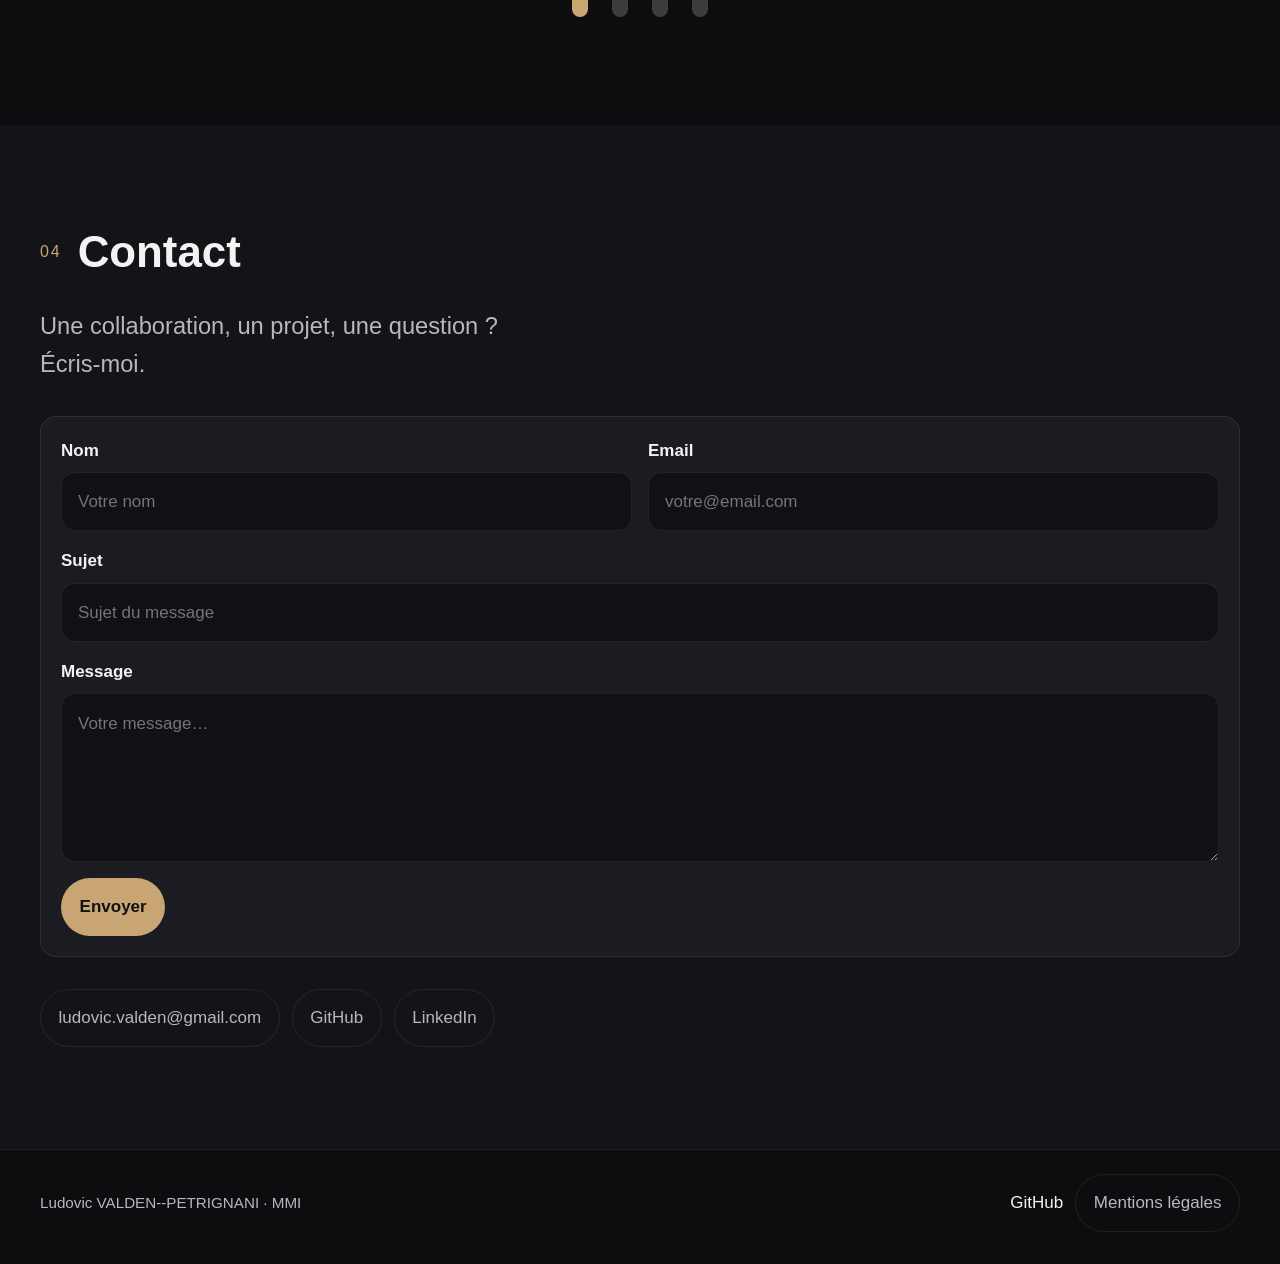
==== commit 38b7ac02: "Update index.html" ====
--- a/index.html
+++ b/index.html
@@ -273,7 +273,7 @@
                     decoding="async">
                 </div>
                 <div class="cat-card-overlay">
-                  <span class="cat-card-tag">00 projet</span>
+                  <span class="cat-card-tag">À venir</span>
                 </div>
               </div>
               <div class="cat-card-body">
@@ -333,7 +333,7 @@
                   <span class="placeholder-inner">Image à venir</span>
                 </div>
                 <div class="cat-card-overlay">
-                  <span class="cat-card-tag">0 projet</span>
+                  <span class="cat-card-tag">À venir</span>
                 </div>
               </div>
               <div class="cat-card-body">
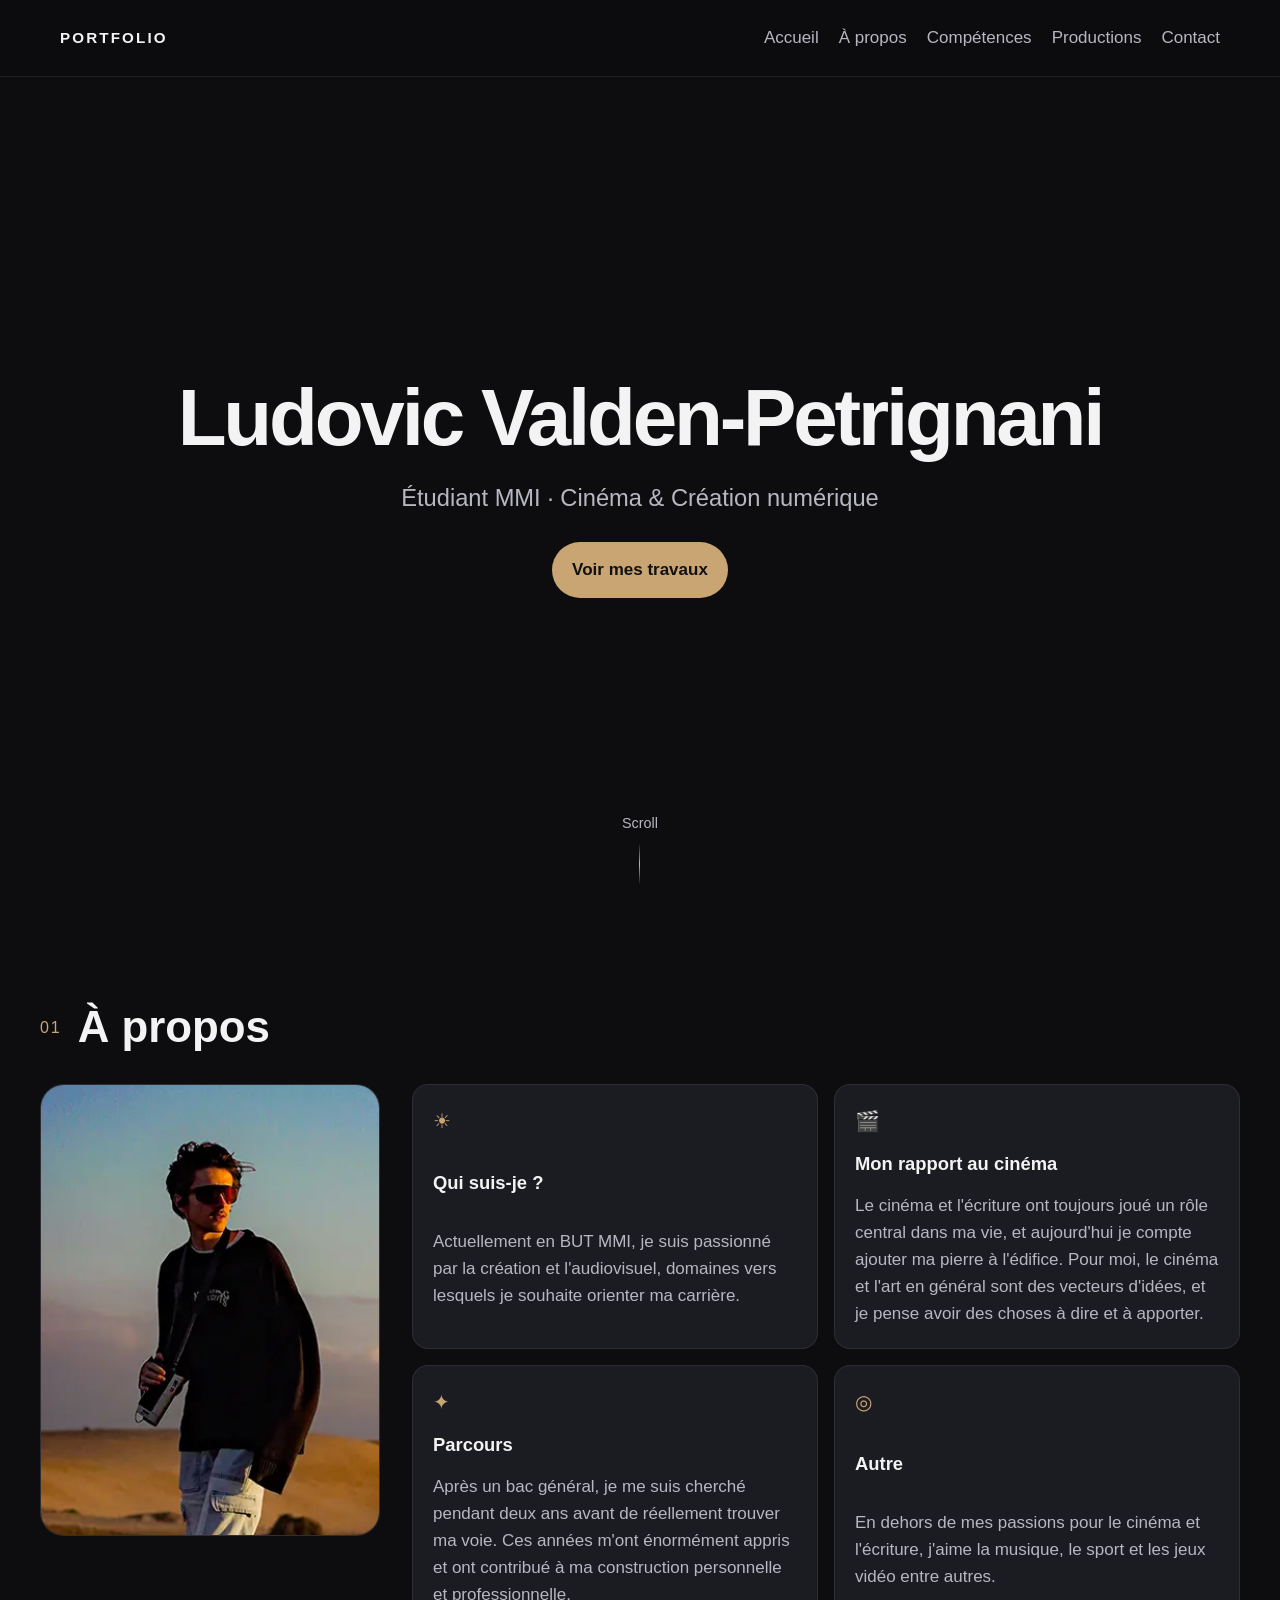
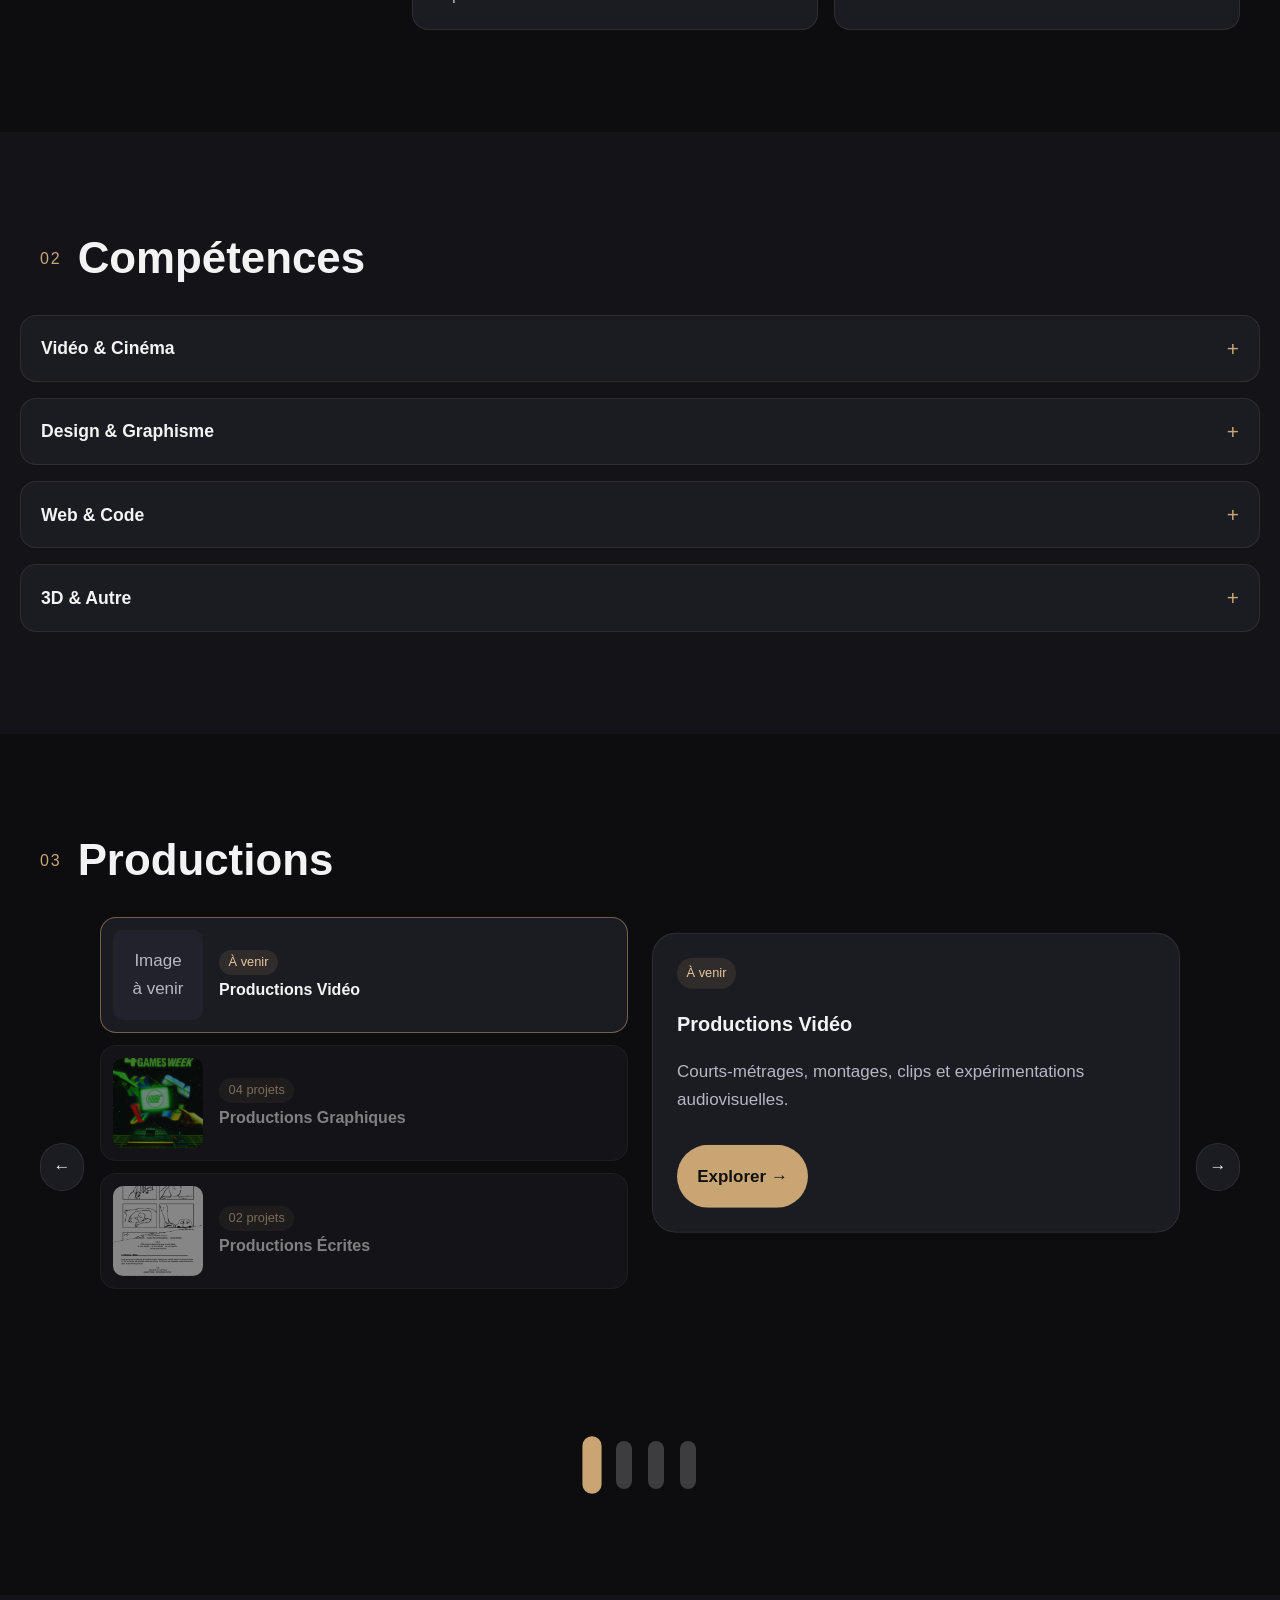
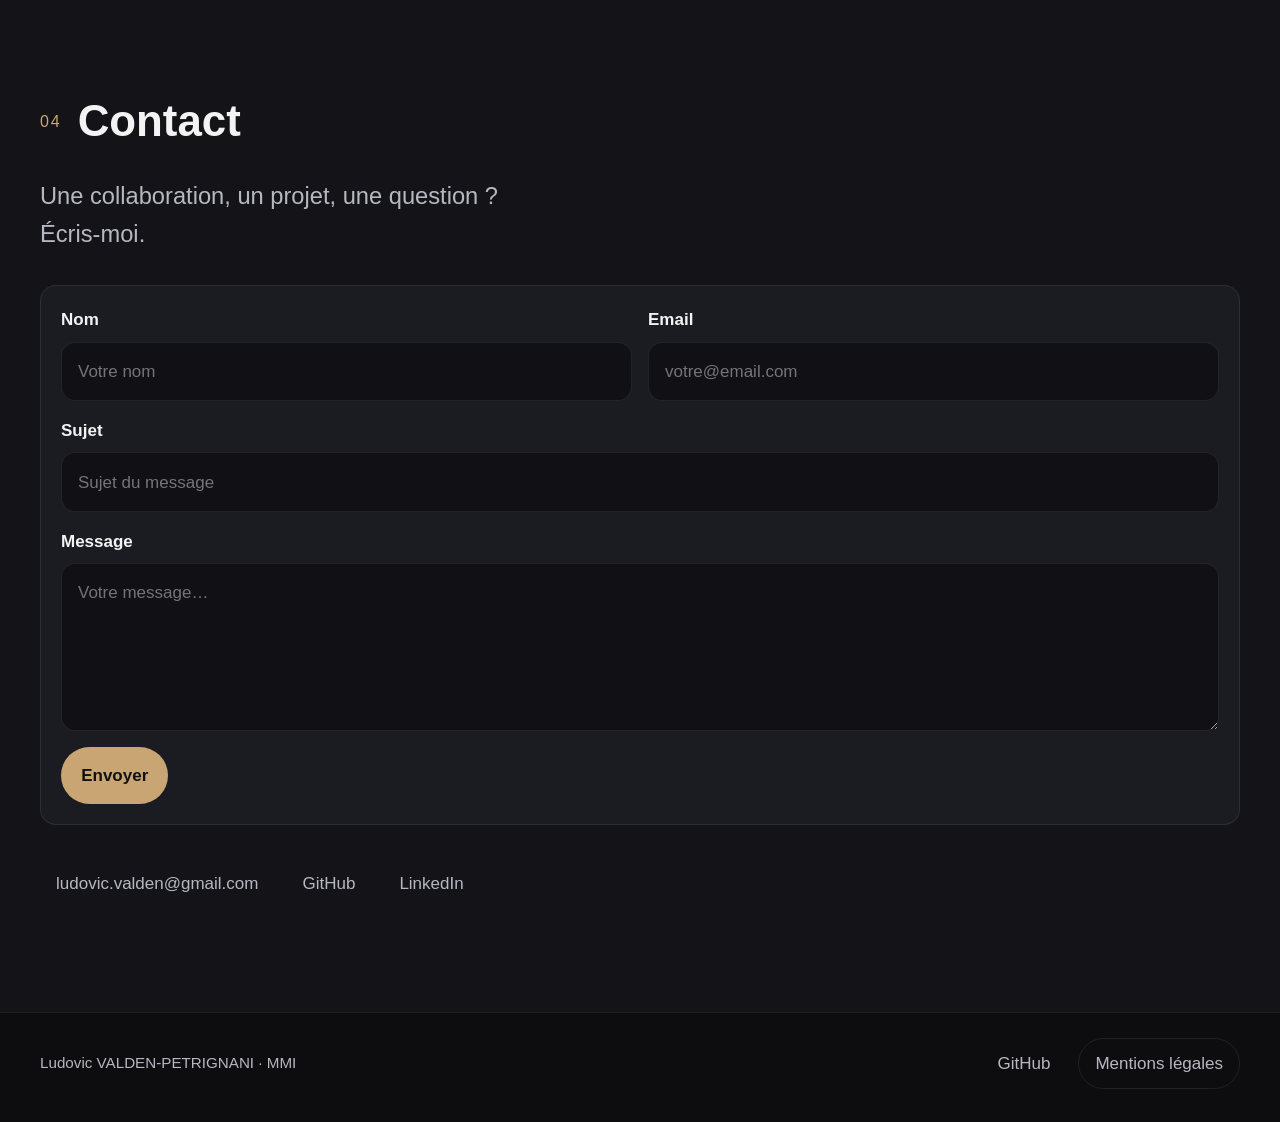
==== commit 5686f32a: "Add files via upload" ====
--- a/index.html
+++ b/index.html
@@ -5,7 +5,6 @@
   <meta name="viewport" content="width=device-width, initial-scale=1">
   <title>Portfolio — MMI</title>
   <meta name="description" content="Portfolio de Ludovic Valden-Petrignani, étudiant en BUT MMI, autour du cinéma, du design et de la création numérique.">
-
   <link rel="stylesheet" href="style.css">
 </head>
 <body>
@@ -28,23 +27,22 @@
       </button>
 
       <ul class="nav-links" id="nav-links">
-        <li><a href="#accueil" class="nav-link">Accueil</a></li>
-        <li><a href="#apropos" class="nav-link">À propos</a></li>
+        <li><a href="#accueil"     class="nav-link">Accueil</a></li>
+        <li><a href="#apropos"     class="nav-link">À propos</a></li>
         <li><a href="#competences" class="nav-link">Compétences</a></li>
         <li><a href="#productions" class="nav-link">Productions</a></li>
-        <li><a href="#contact" class="nav-link">Contact</a></li>
+        <li><a href="#contact"     class="nav-link">Contact</a></li>
       </ul>
     </nav>
   </header>
 
   <main id="main-content">
 
+    <!-- ===== HERO ===== -->
     <section id="accueil" class="section hero" aria-labelledby="hero-title">
       <div class="hero-content">
         <h1 id="hero-title" class="hero-title">Ludovic Valden-Petrignani</h1>
-
         <p class="hero-sub">Étudiant MMI · Cinéma &amp; Création numérique</p>
-
         <a href="#productions" class="cta-btn">Voir mes travaux</a>
       </div>
 
@@ -54,6 +52,7 @@
       </div>
     </section>
 
+    <!-- ===== À PROPOS ===== -->
     <section id="apropos" class="section" aria-labelledby="apropos-title">
       <div class="section-header">
         <span class="section-num">01</span>
@@ -67,10 +66,8 @@
               <img
                 src="me.webp"
                 alt="Portrait de Ludovic Valden-Petrignani"
-                width="900"
-                height="1200"
-                loading="lazy"
-                decoding="async">
+                width="900" height="1200"
+                loading="lazy" decoding="async">
             </div>
           </div>
         </div>
@@ -103,6 +100,7 @@
       </div>
     </section>
 
+    <!-- ===== COMPÉTENCES ===== -->
     <section id="competences" class="section section--alt" aria-labelledby="competences-title">
       <div class="section-header">
         <span class="section-num">02</span>
@@ -116,7 +114,6 @@
             <span class="skills-cat-title">Vidéo &amp; Cinéma</span>
             <span class="skills-arrow" aria-hidden="true">+</span>
           </button>
-
           <div class="skills-content">
             <div class="skill-row">
               <div class="skill-info">
@@ -124,29 +121,27 @@
                 <span>Premiere Pro</span>
               </div>
               <div class="skill-level">
-                <div class="skill-bar"><div class="skill-fill" style="width: 25%;"></div></div>
+                <div class="skill-bar"><div class="skill-fill" style="width:25%"></div></div>
                 <span class="skill-percent">25%</span>
               </div>
             </div>
-
             <div class="skill-row">
               <div class="skill-info">
                 <img src="logoae.webp" alt="Logo After Effects" width="68" height="68" loading="lazy" decoding="async">
                 <span>After Effects</span>
               </div>
               <div class="skill-level">
-                <div class="skill-bar"><div class="skill-fill" style="width: 5%;"></div></div>
+                <div class="skill-bar"><div class="skill-fill" style="width:5%"></div></div>
                 <span class="skill-percent">5%</span>
               </div>
             </div>
-
             <div class="skill-row">
               <div class="skill-info">
                 <img src="logodv.webp" alt="Logo DaVinci Resolve" width="68" height="68" loading="lazy" decoding="async">
                 <span>DaVinci Resolve</span>
               </div>
               <div class="skill-level">
-                <div class="skill-bar"><div class="skill-fill" style="width: 25%;"></div></div>
+                <div class="skill-bar"><div class="skill-fill" style="width:25%"></div></div>
                 <span class="skill-percent">25%</span>
               </div>
             </div>
@@ -158,7 +153,6 @@
             <span class="skills-cat-title">Design &amp; Graphisme</span>
             <span class="skills-arrow" aria-hidden="true">+</span>
           </button>
-
           <div class="skills-content">
             <div class="skill-row">
               <div class="skill-info">
@@ -166,18 +160,17 @@
                 <span>Photoshop</span>
               </div>
               <div class="skill-level">
-                <div class="skill-bar"><div class="skill-fill" style="width: 50%;"></div></div>
+                <div class="skill-bar"><div class="skill-fill" style="width:50%"></div></div>
                 <span class="skill-percent">50%</span>
               </div>
             </div>
-
             <div class="skill-row">
               <div class="skill-info">
                 <img src="logoai.webp" alt="Logo Illustrator" width="68" height="68" loading="lazy" decoding="async">
                 <span>Illustrator</span>
               </div>
               <div class="skill-level">
-                <div class="skill-bar"><div class="skill-fill" style="width: 30%;"></div></div>
+                <div class="skill-bar"><div class="skill-fill" style="width:30%"></div></div>
                 <span class="skill-percent">30%</span>
               </div>
             </div>
@@ -189,7 +182,6 @@
             <span class="skills-cat-title">Web &amp; Code</span>
             <span class="skills-arrow" aria-hidden="true">+</span>
           </button>
-
           <div class="skills-content">
             <div class="skill-row">
               <div class="skill-info">
@@ -197,29 +189,27 @@
                 <span>HTML</span>
               </div>
               <div class="skill-level">
-                <div class="skill-bar"><div class="skill-fill" style="width: 40%;"></div></div>
+                <div class="skill-bar"><div class="skill-fill" style="width:40%"></div></div>
                 <span class="skill-percent">40%</span>
               </div>
             </div>
-
             <div class="skill-row">
               <div class="skill-info">
                 <img src="logocss.webp" alt="Logo CSS" width="68" height="68" loading="lazy" decoding="async">
                 <span>CSS</span>
               </div>
               <div class="skill-level">
-                <div class="skill-bar"><div class="skill-fill" style="width: 40%;"></div></div>
+                <div class="skill-bar"><div class="skill-fill" style="width:40%"></div></div>
                 <span class="skill-percent">40%</span>
               </div>
             </div>
-
             <div class="skill-row">
               <div class="skill-info">
                 <img src="logojs.webp" alt="Logo JavaScript" width="68" height="68" loading="lazy" decoding="async">
                 <span>JavaScript</span>
               </div>
               <div class="skill-level">
-                <div class="skill-bar"><div class="skill-fill" style="width: 15%;"></div></div>
+                <div class="skill-bar"><div class="skill-fill" style="width:15%"></div></div>
                 <span class="skill-percent">15%</span>
               </div>
             </div>
@@ -231,7 +221,6 @@
             <span class="skills-cat-title">3D &amp; Autre</span>
             <span class="skills-arrow" aria-hidden="true">+</span>
           </button>
-
           <div class="skills-content">
             <div class="skill-row">
               <div class="skill-info">
@@ -239,7 +228,7 @@
                 <span>Blender</span>
               </div>
               <div class="skill-level">
-                <div class="skill-bar"><div class="skill-fill" style="width: 25%;"></div></div>
+                <div class="skill-bar"><div class="skill-fill" style="width:25%"></div></div>
                 <span class="skill-percent">25%</span>
               </div>
             </div>
@@ -249,6 +238,7 @@
       </div>
     </section>
 
+    <!-- ===== PRODUCTIONS ===== -->
     <section id="productions" class="section prod-section" aria-labelledby="productions-title">
       <div class="section-header">
         <span class="section-num">03</span>
@@ -256,107 +246,82 @@
       </div>
 
       <div class="carousel-wrap">
-        <button class="carousel-arrow carousel-arrow--prev" id="carouselPrev" type="button" aria-label="Projet précédent">←</button>
-
-        <div class="carousel-viewport" id="carouselViewport">
-          <div class="carousel-track" id="carouselTrack">
-
-            <a href="productions-video.html" class="cat-card" data-idx="0">
-              <div class="cat-card-cover">
-                <div class="cat-card-img-placeholder">
-                  <img
-                    src="me.webp"
-                    alt="Aperçu des productions vidéo"
-                    width="900"
-                    height="1200"
-                    loading="lazy"
-                    decoding="async">
-                </div>
-                <div class="cat-card-overlay">
-                  <span class="cat-card-tag">À venir</span>
-                </div>
-              </div>
-              <div class="cat-card-body">
-                <h3>Productions Vidéo</h3>
-                <p>Courts-métrages, montages, clips…</p>
-                <span class="cat-card-cta">Explorer</span>
-              </div>
-            </a>
-
-            <a href="productions-graphiques.html" class="cat-card" data-idx="1">
-              <div class="cat-card-cover">
-                <div class="cat-card-img-placeholder">
-                  <img
-                    src="CGW_affiche.webp"
-                    alt="Aperçu des productions graphiques"
-                    width="1200"
-                    height="1600"
-                    loading="lazy"
-                    decoding="async">
-                </div>
-                <div class="cat-card-overlay">
-                  <span class="cat-card-tag">04 projets</span>
-                </div>
-              </div>
-              <div class="cat-card-body">
-                <h3>Productions Graphiques</h3>
-                <p>Affiches, identités visuelles, illustrations…</p>
-                <span class="cat-card-cta">Explorer</span>
-              </div>
-            </a>
-
-            <a href="productions-ecrits.html" class="cat-card" data-idx="2">
-              <div class="cat-card-cover">
-                <div class="cat-card-img-placeholder">
-                  <img
-                    src="prod-ecrits.webp"
-                    alt="Aperçu des productions écrites"
-                    width="1200"
-                    height="1600"
-                    loading="lazy"
-                    decoding="async">
-                </div>
-                <div class="cat-card-overlay">
-                  <span class="cat-card-tag">02 projets</span>
-                </div>
-              </div>
-              <div class="cat-card-body">
-                <h3>Productions Écrites</h3>
-                <p>Scénarios, storyboards…</p>
-                <span class="cat-card-cta">Explorer</span>
-              </div>
-            </a>
-
-            <a href="productions-divers.html" class="cat-card" data-idx="3">
+        <button class="carousel-arrow" id="carouselPrev" type="button" aria-label="Projet précédent">←</button>
+
+        <div class="carousel-inner">
+          <!-- Liste des catégories -->
+          <div class="carousel-track" id="carouselTrack" role="listbox" aria-label="Catégories de productions">
+
+            <div class="cat-card" role="option" data-href="productions-video.html">
               <div class="cat-card-cover">
                 <div class="cat-card-img-placeholder">
                   <span class="placeholder-inner">Image à venir</span>
                 </div>
-                <div class="cat-card-overlay">
-                  <span class="cat-card-tag">À venir</span>
+              </div>
+              <div class="cat-card-body">
+                <span class="cat-card-tag">À venir</span>
+                <h3>Productions Vidéo</h3>
+                <p class="cat-card-desc" hidden>Courts-métrages, montages, clips et expérimentations audiovisuelles.</p>
+              </div>
+            </div>
+
+            <div class="cat-card" role="option" data-href="productions-graphiques.html">
+              <div class="cat-card-cover">
+                <div class="cat-card-img-placeholder">
+                  <img src="CGW_affiche.webp" alt="Productions graphiques" width="1200" height="1600" loading="lazy" decoding="async">
                 </div>
               </div>
               <div class="cat-card-body">
+                <span class="cat-card-tag">04 projets</span>
+                <h3>Productions Graphiques</h3>
+                <p class="cat-card-desc" hidden>Affiches, identités visuelles, illustrations et créations variées.</p>
+              </div>
+            </div>
+
+            <div class="cat-card" role="option" data-href="productions-ecrits.html">
+              <div class="cat-card-cover">
+                <div class="cat-card-img-placeholder">
+                  <img src="prod-ecrits.webp" alt="Productions écrites" width="1200" height="1600" loading="lazy" decoding="async">
+                </div>
+              </div>
+              <div class="cat-card-body">
+                <span class="cat-card-tag">02 projets</span>
+                <h3>Productions Écrites</h3>
+                <p class="cat-card-desc" hidden>Scénarios, notes d'intention, écrits en tout genre.</p>
+              </div>
+            </div>
+
+            <div class="cat-card" role="option" data-href="productions-divers.html">
+              <div class="cat-card-cover">
+                <div class="cat-card-img-placeholder">
+                  <span class="placeholder-inner">Image à venir</span>
+                </div>
+              </div>
+              <div class="cat-card-body">
+                <span class="cat-card-tag">À venir</span>
                 <h3>Divers</h3>
-                <p>Web, créations diverses, 3D…</p>
-                <span class="cat-card-cta">Explorer</span>
-              </div>
-            </a>
-
-          </div>
-        </div>
-
-        <button class="carousel-arrow carousel-arrow--next" id="carouselNext" type="button" aria-label="Projet suivant">→</button>
+                <p class="cat-card-desc" hidden>Web, créations 3D et expérimentations diverses.</p>
+              </div>
+            </div>
+
+          </div>
+
+          <!-- Panneau info (rempli par JS) -->
+          <div class="carousel-info" id="carouselInfo" aria-live="polite"></div>
+        </div>
+
+        <button class="carousel-arrow" id="carouselNext" type="button" aria-label="Projet suivant">→</button>
       </div>
 
       <div class="carousel-dots" id="carouselDots">
-        <button class="dot active" type="button" data-dot="0" aria-label="Aller à Productions Vidéo"></button>
-        <button class="dot" type="button" data-dot="1" aria-label="Aller à Productions Graphiques"></button>
-        <button class="dot" type="button" data-dot="2" aria-label="Aller à Productions Écrites"></button>
-        <button class="dot" type="button" data-dot="3" aria-label="Aller à Divers"></button>
-      </div>
-    </section>
-
+        <button class="dot active" type="button" aria-label="Productions Vidéo"></button>
+        <button class="dot"        type="button" aria-label="Productions Graphiques"></button>
+        <button class="dot"        type="button" aria-label="Productions Écrites"></button>
+        <button class="dot"        type="button" aria-label="Divers"></button>
+      </div>
+    </section>
+
+    <!-- ===== CONTACT ===== -->
     <section id="contact" class="section section--alt" aria-labelledby="contact-title">
       <div class="section-header">
         <span class="section-num">04</span>
@@ -372,7 +337,6 @@
               <label for="name">Nom</label>
               <input type="text" id="name" name="name" placeholder="Votre nom" autocomplete="name">
             </div>
-
             <div class="form-group">
               <label for="email">Email</label>
               <input type="email" id="email" name="email" placeholder="votre@email.com" autocomplete="email">
@@ -404,10 +368,9 @@
 
   <footer id="footer">
     <div class="footer-inner">
-      <span class="footer-name">Ludovic VALDEN--PETRIGNANI · MMI</span>
-
+      <span class="footer-name">Ludovic VALDEN-PETRIGNANI · MMI</span>
       <div class="footer-links">
-        <a href="https://github.com/l-vp" target="_blank" rel="noopener noreferrer">GitHub</a>
+        <a href="https://github.com/l-vp" target="_blank" rel="noopener noreferrer" class="contact-link">GitHub</a>
         <button
           type="button"
           id="mentions-toggle"
@@ -422,7 +385,7 @@
     <div class="mentions-legales" id="mentions-panel" hidden>
       <p>
         Ce site est un portfolio personnel. Tous les contenus (textes, images, vidéos) sont la propriété de
-        <strong>Ludovic VALDEN--PETRIGNANI</strong> sauf mention contraire.
+        <strong>Ludovic VALDEN-PETRIGNANI</strong> sauf mention contraire.
         Pour toute demande : <a href="mailto:ludovic.valden@gmail.com">ludovic.valden@gmail.com</a>.
         Hébergé sur <a href="https://github.com/l-vp" target="_blank" rel="noopener noreferrer">GitHub Pages</a>.
       </p>
@@ -430,6 +393,5 @@
   </footer>
 
   <script src="script.js" defer></script>
-  <script src="home.js" defer></script>
 </body>
-</html>
+</html>
--- a/style.css
+++ b/style.css
@@ -1,57 +1,48 @@
+/* ============================================================
+   VARIABLES
+   ============================================================ */
 :root {
-  --bg: #0d0d0f;
-  --bg-alt: #141418;
-  --surface: #1b1b22;
+  --bg:        #0d0d0f;
+  --bg-alt:    #141418;
+  --surface:   #1b1b22;
   --surface-2: #22222c;
-  --text: #f3f3f4;
-  --muted: #b7b7c2;
-  --border: rgba(255, 255, 255, 0.08);
-  --accent: #caa574;
-  --accent-2: #e6c79c;
-  --danger: #ff6b6b;
-  --shadow: 0 20px 60px rgba(0, 0, 0, 0.28);
+  --text:      #f3f3f4;
+  --muted:     #b7b7c2;
+  --border:    rgba(255, 255, 255, 0.08);
+  --accent:    #caa574;
+  --accent-2:  #e6c79c;
+  --shadow:    0 20px 60px rgba(0, 0, 0, 0.28);
 
   --container: 1200px;
   --radius-sm: 10px;
   --radius-md: 16px;
   --radius-lg: 24px;
 
-  --space-1: 0.25rem;
-  --space-2: 0.5rem;
-  --space-3: 0.75rem;
-  --space-4: 1rem;
-  --space-5: 1.25rem;
-  --space-6: 1.5rem;
-  --space-8: 2rem;
-  --space-10: 2.5rem;
+  --space-4:  1rem;
+  --space-6:  1.5rem;
+  --space-8:  2rem;
   --space-12: 3rem;
   --space-16: 4rem;
-  --space-20: 5rem;
-
-  --text-xs: 0.875rem;
-  --text-sm: 1rem;
+
+  --text-xs:   0.875rem;
+  --text-sm:   1rem;
   --text-base: 1.0625rem;
-  --text-lg: clamp(1.25rem, 1rem + 0.6vw, 1.6rem);
-  --text-xl: clamp(2rem, 1.4rem + 2vw, 3.5rem);
+  --text-lg:   clamp(1.25rem, 1rem + 0.6vw, 1.6rem);
+  --text-xl:   clamp(2rem, 1.4rem + 2vw, 3.5rem);
   --text-hero: clamp(2.8rem, 1.8rem + 4vw, 6rem);
 
-  --transition: 180ms ease;
+  --transition:      180ms ease;
   --transition-slow: 300ms ease;
 }
 
-*,
-*::before,
-*::after {
-  box-sizing: border-box;
-}
-
-[hidden] {
-  display: none !important;
-}
-
-html {
-  scroll-behavior: smooth;
-}
+/* ============================================================
+   RESET & BASE
+   ============================================================ */
+*, *::before, *::after { box-sizing: border-box; }
+
+[hidden] { display: none !important; }
+
+html { scroll-behavior: smooth; }
 
 body {
   margin: 0;
@@ -63,45 +54,17 @@
   background: var(--bg);
 }
 
-img {
-  display: block;
-  max-width: 100%;
-  height: auto;
-}
-
-a {
-  color: inherit;
-  text-decoration: none;
-}
-
-button,
-input,
-textarea {
-  font: inherit;
-}
-
-button {
-  cursor: pointer;
-}
-
-ul {
-  margin: 0;
-  padding: 0;
-  list-style: none;
-}
-
-p,
-h1,
-h2,
-h3,
-h4 {
-  margin: 0;
-}
-
-main {
-  display: block;
-}
-
+img   { display: block; max-width: 100%; height: auto; }
+a     { color: inherit; text-decoration: none; }
+button, input, textarea { font: inherit; }
+button { cursor: pointer; }
+ul { margin: 0; padding: 0; list-style: none; }
+p, h1, h2, h3, h4 { margin: 0; }
+main { display: block; }
+
+/* ============================================================
+   ACCESSIBILITÉ
+   ============================================================ */
 .skip-link {
   position: absolute;
   left: -9999px;
@@ -112,25 +75,22 @@
   color: #000;
   border-radius: 0 0 10px 10px;
 }
-
-.skip-link:focus {
-  left: 1rem;
-  top: 0;
-}
+.skip-link:focus { left: 1rem; top: 0; }
 
 :focus-visible {
   outline: 2px solid var(--accent-2);
   outline-offset: 3px;
 }
 
+/* ============================================================
+   LAYOUT HELPERS
+   ============================================================ */
 .section {
   padding: clamp(4rem, 8vw, 7rem) 1.25rem;
 }
-
-.section--alt {
-  background: var(--bg-alt);
-}
-
+.section--alt { background: var(--bg-alt); }
+
+/* Centrage max-width partagé */
 .section-header,
 .nav-inner,
 .hero-content,
@@ -161,6 +121,9 @@
   line-height: 1.1;
 }
 
+/* ============================================================
+   HEADER & NAV
+   ============================================================ */
 #header {
   position: sticky;
   top: 0;
@@ -195,11 +158,8 @@
   color: var(--muted);
   transition: color var(--transition);
 }
-
 .nav-link:hover,
-.nav-link:focus-visible {
-  color: var(--text);
-}
+.nav-link:focus-visible { color: var(--text); }
 
 .burger {
   display: none;
@@ -215,7 +175,6 @@
   flex-direction: column;
   gap: 0.3rem;
 }
-
 .burger span {
   display: block;
   width: 18px;
@@ -224,6 +183,9 @@
   border-radius: 999px;
 }
 
+/* ============================================================
+   HERO
+   ============================================================ */
 .hero {
   min-height: calc(100svh - 76px);
   display: grid;
@@ -251,19 +213,26 @@
   font-size: var(--text-lg);
 }
 
-.hero-visual {
-  width: min(100%, 320px);
-}
-
-.hero-image {
-  width: 100%;
-  aspect-ratio: 3 / 4;
-  object-fit: cover;
-  border-radius: var(--radius-lg);
-  border: 1px solid var(--border);
-  box-shadow: var(--shadow);
-}
-
+.hero-scroll-hint {
+  position: absolute;
+  left: 50%;
+  bottom: 1rem;
+  transform: translateX(-50%);
+  display: grid;
+  justify-items: center;
+  gap: 0.5rem;
+  color: var(--muted);
+  font-size: 0.9rem;
+}
+.scroll-line {
+  width: 1px;
+  height: 42px;
+  background: linear-gradient(to bottom, rgba(255,255,255,0), rgba(255,255,255,0.7), rgba(255,255,255,0));
+}
+
+/* ============================================================
+   BOUTONS PARTAGÉS
+   ============================================================ */
 .cta-btn,
 .submit-btn,
 .footer-link-button,
@@ -291,7 +260,6 @@
   color: #111;
   font-weight: 700;
 }
-
 .cta-btn:hover,
 .submit-btn:hover,
 .cta-btn:focus-visible,
@@ -300,372 +268,17 @@
   transform: translateY(-1px);
 }
 
-.hero-scroll-hint {
-  position: absolute;
-  left: 50%;
-  bottom: 1rem;
-  transform: translateX(-50%);
-  display: grid;
-  justify-items: center;
-  gap: 0.5rem;
-  color: var(--muted);
-  font-size: 0.9rem;
-}
-
-.scroll-line {
-  width: 1px;
-  height: 42px;
-  background: linear-gradient(to bottom, rgba(255,255,255,0), rgba(255,255,255,0.7), rgba(255,255,255,0));
-}
-
-.apropos-grid {
-  display: grid;
-  grid-template-columns: minmax(260px, 340px) 1fr;
-  gap: 2rem;
-  align-items: start;
-}
-
-.photo-frame {
-  border: 1px solid var(--border);
-  border-radius: var(--radius-lg);
-  overflow: hidden;
-  background: var(--surface);
-}
-
-.photo-placeholder img {
-  width: 100%;
-  aspect-ratio: 3 / 4;
-  object-fit: cover;
-}
-
-.apropos-cards {
-  display: grid;
-  grid-template-columns: repeat(2, minmax(0, 1fr));
-  gap: 1rem;
-}
-
-.card,
-.skills-category,
-.subpage-card,
-.subpage-list-item,
-.cat-card,
-.mentions-legales,
-.contact-form {
-  background: var(--surface);
-  border: 1px solid var(--border);
-  border-radius: var(--radius-md);
-}
-
-.card {
-  padding: 1.25rem;
-  display: grid;
-  gap: 0.8rem;
-}
-
-.card-icon {
-  color: var(--accent);
-  font-size: 1.25rem;
-}
-
-.card h3 {
-  font-size: 1.15rem;
-}
-
-.card p {
-  color: var(--muted);
-}
-
-.skills-accordion {
-  display: grid;
-  gap: 1rem;
-}
-
-.skills-category {
-  overflow: hidden;
-}
-
-.skills-toggle {
-  width: 100%;
-  min-height: 64px;
-  padding: 1rem 1.25rem;
-  border: 0;
-  background: transparent;
-  color: var(--text);
-  display: flex;
-  align-items: center;
-  justify-content: space-between;
-  gap: 1rem;
-  text-align: left;
-}
-
-.skills-cat-title {
-  font-size: 1.1rem;
-  font-weight: 700;
-}
-
-.skills-arrow {
-  font-size: 1.3rem;
-  color: var(--accent);
-  transition: transform var(--transition-slow);
-}
-
-.skills-category.is-open .skills-arrow {
-  transform: rotate(45deg);
-}
-
-.skills-content {
-  display: none;
-  padding: 0 1.25rem 1.25rem;
-}
-
-.skills-category.is-open .skills-content {
-  display: block;
-}
-
-.skill-row {
-  display: grid;
-  grid-template-columns: minmax(0, 1fr) minmax(120px, 220px);
-  gap: 1rem;
-  align-items: center;
-  padding: 0.9rem 0;
-  border-top: 1px solid var(--border);
-}
-
-.skill-info {
-  display: flex;
-  align-items: center;
-  gap: 0.9rem;
-}
-
-.skill-info img {
-  width: 44px;
-  height: 44px;
-  object-fit: contain;
-}
-
-.skill-level {
-  display: flex;
-  align-items: center;
-  gap: 0.8rem;
-}
-
-.skill-bar {
-  flex: 1;
-  height: 10px;
-  background: rgba(255,255,255,0.08);
-  border-radius: 999px;
-  overflow: hidden;
-}
-
-.skill-fill {
-  height: 100%;
-  background: linear-gradient(90deg, var(--accent), var(--accent-2));
-  border-radius: inherit;
-}
-
-.skill-percent {
-  min-width: 3rem;
-  text-align: right;
-  color: var(--muted);
-  font-size: 0.95rem;
-}
-
-.prod-section {
-  overflow: hidden;
-}
-
-.carousel-wrap {
-  width: min(100%, var(--container));
-  margin-inline: auto;
-  display: grid;
-  grid-template-columns: auto 1fr auto;
-  gap: 1rem;
-  align-items: center;
-}
-
-.carousel-viewport {
-  overflow: hidden;
-}
-
-.carousel-track {
-  display: flex;
-  gap: 1rem;
-  transition: transform 300ms ease;
-  will-change: transform;
-}
-
-.carousel-arrow {
-  width: 48px;
-  height: 48px;
-  border-radius: 999px;
-  border: 1px solid var(--border);
-  background: var(--surface);
-  color: var(--text);
-}
-
-.cat-card {
-  min-width: min(100%, 340px);
-  overflow: hidden;
-  transition:
-    transform var(--transition-slow),
-    border-color var(--transition);
-}
-
-.cat-card:hover,
-.cat-card:focus-visible {
-  transform: translateY(-4px);
-  border-color: rgba(202, 165, 116, 0.4);
-}
-
-.cat-card-cover {
-  position: relative;
-}
-
-.cat-card-img-placeholder {
-  aspect-ratio: 4 / 5;
-  background: var(--surface-2);
-  overflow: hidden;
-}
-
-.cat-card-img-placeholder img {
-  width: 100%;
-  height: 100%;
-  object-fit: cover;
-}
-
-.placeholder-inner {
-  width: 100%;
-  height: 100%;
-  display: grid;
-  place-items: center;
-  color: var(--muted);
-  padding: 1rem;
-  text-align: center;
-}
-
-.cat-card-overlay {
-  position: absolute;
-  left: 1rem;
-  bottom: 1rem;
-}
-
-.cat-card-tag {
-  display: inline-flex;
-  align-items: center;
-  min-height: 32px;
-  padding: 0.35rem 0.75rem;
-  border-radius: 999px;
-  background: rgba(13, 13, 15, 0.8);
-  color: #fff;
-  font-size: 0.9rem;
-}
-
-.cat-card-body {
-  display: grid;
-  gap: 0.75rem;
-  padding: 1.25rem;
-}
-
-.cat-card-body p {
-  color: var(--muted);
-}
-
-.cat-card-cta {
-  justify-self: start;
-  min-height: 40px;
-  padding: 0.7rem 1rem;
-  background: transparent;
-  border-color: var(--border);
-  color: var(--text);
-}
-
-.carousel-dots {
-  display: flex;
-  justify-content: center;
-  gap: 0.6rem;
-  margin-top: 1.25rem;
-}
-
-.dot {
-  width: 11px;
-  height: 11px;
-  padding: 0;
-  border: 0;
-  border-radius: 999px;
-  background: rgba(255,255,255,0.2);
-}
-
-.dot.active {
-  background: var(--accent);
-}
-
-.contact-wrap {
-  display: grid;
-  gap: 2rem;
-}
-
-.contact-intro {
-  max-width: 36rem;
-  color: var(--muted);
-  font-size: var(--text-lg);
-}
-
-.contact-form {
-  padding: 1.25rem;
-}
-
-.form-row {
-  display: grid;
-  grid-template-columns: repeat(2, minmax(0, 1fr));
-  gap: 1rem;
-}
-
-.form-group {
-  display: grid;
-  gap: 0.5rem;
-  margin-bottom: 1rem;
-}
-
-.form-group label {
-  font-weight: 700;
-}
-
-.form-group input,
-.form-group textarea {
-  width: 100%;
-  padding: 0.95rem 1rem;
-  border: 1px solid var(--border);
-  border-radius: 14px;
-  background: #101015;
-  color: var(--text);
-}
-
-.form-group textarea {
-  resize: vertical;
-  min-height: 140px;
-}
-
-.contact-links {
-  display: flex;
-  flex-wrap: wrap;
-  gap: 0.9rem;
-}
-
 .contact-link,
 .back-link,
 .prod-link,
 .footer-link-button {
-  border: 1px solid var(--border);
+  border-color: var(--border);
   background: transparent;
   color: var(--muted);
 }
-
 .contact-link,
 .back-link,
-.prod-link {
-  padding: 0.8rem 1rem;
-  border-radius: 999px;
-}
+.prod-link { padding: 0.8rem 1rem; border-radius: 999px; }
 
 .contact-link:hover,
 .back-link:hover,
@@ -679,33 +292,303 @@
   border-color: rgba(202, 165, 116, 0.45);
 }
 
+/* ============================================================
+   SURFACES PARTAGÉES
+   ============================================================ */
+.card,
+.skills-category,
+.subpage-card,
+.subpage-list-item,
+.cat-card,
+.mentions-legales,
+.contact-form,
+.project-card {
+  background: var(--surface);
+  border: 1px solid var(--border);
+  border-radius: var(--radius-md);
+}
+
+/* ============================================================
+   SECTION À PROPOS
+   ============================================================ */
+.apropos-grid {
+  display: grid;
+  grid-template-columns: minmax(260px, 340px) 1fr;
+  gap: 2rem;
+  align-items: start;
+}
+
+.photo-frame {
+  border: 1px solid var(--border);
+  border-radius: var(--radius-lg);
+  overflow: hidden;
+  background: var(--surface);
+}
+.photo-placeholder img {
+  width: 100%;
+  aspect-ratio: 3 / 4;
+  object-fit: cover;
+}
+
+.apropos-cards {
+  display: grid;
+  grid-template-columns: repeat(2, minmax(0, 1fr));
+  gap: 1rem;
+}
+
+.card { padding: 1.25rem; display: grid; gap: 0.8rem; }
+.card-icon { color: var(--accent); font-size: 1.25rem; }
+.card h3 { font-size: 1.15rem; }
+.card p { color: var(--muted); }
+
+/* ============================================================
+   SECTION COMPÉTENCES
+   ============================================================ */
+.skills-accordion { display: grid; gap: 1rem; }
+
+.skills-category { overflow: hidden; }
+
+.skills-toggle {
+  width: 100%;
+  min-height: 64px;
+  padding: 1rem 1.25rem;
+  border: 0;
+  background: transparent;
+  color: var(--text);
+  display: flex;
+  align-items: center;
+  justify-content: space-between;
+  gap: 1rem;
+  text-align: left;
+}
+.skills-cat-title { font-size: 1.1rem; font-weight: 700; }
+.skills-arrow {
+  font-size: 1.3rem;
+  color: var(--accent);
+  transition: transform var(--transition-slow);
+}
+.skills-category.is-open .skills-arrow { transform: rotate(45deg); }
+
+.skills-content { display: none; padding: 0 1.25rem 1.25rem; }
+.skills-category.is-open .skills-content { display: block; }
+
+.skill-row {
+  display: grid;
+  grid-template-columns: minmax(0, 1fr) minmax(120px, 220px);
+  gap: 1rem;
+  align-items: center;
+  padding: 0.9rem 0;
+  border-top: 1px solid var(--border);
+}
+.skill-info { display: flex; align-items: center; gap: 0.9rem; }
+.skill-info img { width: 44px; height: 44px; object-fit: contain; }
+.skill-level { display: flex; align-items: center; gap: 0.8rem; }
+.skill-bar {
+  flex: 1;
+  height: 10px;
+  background: rgba(255,255,255,0.08);
+  border-radius: 999px;
+  overflow: hidden;
+}
+.skill-fill {
+  height: 100%;
+  background: linear-gradient(90deg, var(--accent), var(--accent-2));
+  border-radius: inherit;
+}
+.skill-percent { min-width: 3rem; text-align: right; color: var(--muted); font-size: 0.95rem; }
+
+/* ============================================================
+   SECTION PRODUCTIONS — CAROUSEL
+   ============================================================ */
+.prod-section { overflow: hidden; }
+
+/* Layout global : cartes + panneau info */
+.carousel-wrap {
+  width: min(100%, var(--container));
+  margin-inline: auto;
+  display: grid;
+  grid-template-columns: auto 1fr auto;
+  gap: 1rem;
+  align-items: start;
+}
+
+.carousel-arrow {
+  width: 44px;
+  height: 44px;
+  border-radius: 999px;
+  border: 1px solid var(--border);
+  background: var(--surface);
+  color: var(--text);
+  align-self: center;
+  flex-shrink: 0;
+  transition: border-color var(--transition), background var(--transition);
+}
+.carousel-arrow:hover { border-color: var(--accent); }
+
+/* Zone centrale : grille cartes | panneau */
+.carousel-inner {
+  display: grid;
+  grid-template-columns: 1fr 1fr;
+  gap: 1.5rem;
+  align-items: start;
+}
+
+/* Colonne gauche : liste de cartes empilées */
+.carousel-track {
+  display: flex;
+  flex-direction: column;
+  gap: 0.75rem;
+}
+
+/* Carte individuelle */
+.cat-card {
+  display: grid;
+  grid-template-columns: 90px 1fr;
+  align-items: center;
+  gap: 1rem;
+  padding: 0.75rem;
+  overflow: hidden;
+  cursor: pointer;
+  border-radius: var(--radius-md);
+  border: 1px solid var(--border);
+  background: var(--surface);
+  opacity: 0.5;
+  transition: opacity var(--transition-slow), border-color var(--transition-slow);
+}
+.cat-card:hover { opacity: 0.75; }
+.cat-card--active {
+  opacity: 1;
+  border-color: rgba(202, 165, 116, 0.5);
+}
+
+/* Miniature dans la carte */
+.cat-card-cover {
+  width: 90px;
+  height: 90px;
+  border-radius: var(--radius-sm);
+  overflow: hidden;
+  flex-shrink: 0;
+}
+.cat-card-img-placeholder {
+  width: 100%;
+  height: 100%;
+  background: var(--surface-2);
+}
+.cat-card-img-placeholder img {
+  width: 100%;
+  height: 100%;
+  object-fit: cover;
+}
+.cat-card-overlay { display: none; }
+
+/* Texte dans la carte (titre + tag) */
+.cat-card-body {
+  display: grid;
+  gap: 0.3rem;
+  padding: 0;
+}
+.cat-card-body h3 { font-size: 1rem; line-height: 1.2; }
+.cat-card-body p  { display: none; }
+.cat-card-cta     { display: none; }
+
+/* Tag visible dans la liste */
+.cat-card-tag {
+  display: inline-flex;
+  align-items: center;
+  min-height: 24px;
+  padding: 0.15rem 0.6rem;
+  border-radius: 999px;
+  background: rgba(202, 165, 116, 0.12);
+  color: var(--accent-2);
+  font-size: 0.8rem;
+  width: fit-content;
+}
+
+/* Panneau info (colonne droite) */
+.carousel-info {
+  position: sticky;
+  top: 96px;
+  display: grid;
+  gap: 1rem;
+  padding: 1.5rem;
+  background: var(--surface);
+  border: 1px solid var(--border);
+  border-radius: var(--radius-lg);
+  min-height: 300px;
+}
+
+/* Placeholder inner */
+.placeholder-inner {
+  width: 100%;
+  height: 100%;
+  display: grid;
+  place-items: center;
+  color: var(--muted);
+  padding: 1rem;
+  text-align: center;
+}
+
+/* Dots */
+.carousel-dots { display: flex; justify-content: center; gap: 0.5rem; margin-top: 1.25rem; }
+.dot {
+  width: 16px; height: 16px; padding: 0; border: 0; margin: 4px;
+  border-radius: 999px; background: rgba(255,255,255,0.2);
+  transition: background var(--transition), transform var(--transition);
+}
+.dot.active { background: var(--accent); transform: scale(1.2); }
+
+@media (max-width: 980px) {
+  .carousel-inner { grid-template-columns: 1fr; }
+  .carousel-info  { position: static; }
+}
+@media (max-width: 760px) {
+  .carousel-wrap { grid-template-columns: 1fr; }
+  .carousel-arrow { display: none; }
+}
+
+/* ============================================================
+   SECTION CONTACT
+   ============================================================ */
+.contact-wrap { display: grid; gap: 2rem; }
+.contact-intro { max-width: 36rem; color: var(--muted); font-size: var(--text-lg); }
+.contact-form { padding: 1.25rem; }
+
+.form-row {
+  display: grid;
+  grid-template-columns: repeat(2, minmax(0, 1fr));
+  gap: 1rem;
+}
+.form-group { display: grid; gap: 0.5rem; margin-bottom: 1rem; }
+.form-group label { font-weight: 700; }
+.form-group input,
+.form-group textarea {
+  width: 100%;
+  padding: 0.95rem 1rem;
+  border: 1px solid var(--border);
+  border-radius: 14px;
+  background: #101015;
+  color: var(--text);
+}
+.form-group textarea { resize: vertical; min-height: 140px; }
+
+.contact-links { display: flex; flex-wrap: wrap; gap: 0.75rem; }
+
+/* ============================================================
+   FOOTER
+   ============================================================ */
 #footer {
   border-top: 1px solid var(--border);
   padding: 1.5rem 1.25rem 2rem;
 }
-
 .footer-inner {
   display: flex;
   align-items: center;
   justify-content: space-between;
   gap: 1rem;
 }
-
-.footer-name {
-  color: var(--muted);
-  font-size: 0.95rem;
-}
-
-.footer-links {
-  display: flex;
-  align-items: center;
-  gap: 0.75rem;
-  flex-wrap: wrap;
-}
-
-.footer-link-button {
-  padding: 0.7rem 1rem;
-}
+.footer-name { color: var(--muted); font-size: 0.95rem; }
+.footer-links { display: flex; align-items: center; gap: 0.75rem; flex-wrap: wrap; }
+.footer-link-button { padding: 0.7rem 1rem; }
 
 .mentions-legales {
   width: min(100%, var(--container));
@@ -713,39 +596,32 @@
   padding: 1rem 1.25rem;
   color: var(--muted);
 }
-
-.mentions-legales a {
-  color: var(--text);
-  text-decoration: underline;
-  text-underline-offset: 0.2em;
-}
-
-/* Subpages */
+.mentions-legales a { color: var(--text); text-decoration: underline; text-underline-offset: 0.2em; }
+
+/* ============================================================
+   ANIMATIONS REVEAL
+   ============================================================ */
+.reveal {
+  opacity: 0;
+  transform: translateY(18px);
+  transition: opacity 500ms ease, transform 500ms ease;
+}
+.reveal.is-visible { opacity: 1; transform: translateY(0); }
+
+/* ============================================================
+   SOUS-PAGES — LISTE DE PROJETS (ex: productions-graphiques)
+   ============================================================ */
 .subpage-section {
   padding: clamp(3rem, 6vw, 5rem) 1.25rem;
 }
 
-.subpage-header {
-  display: grid;
-  gap: 1.5rem;
-  margin-bottom: 2rem;
-}
-
-.subpage-hero-row {
-  display: grid;
-  gap: 0.75rem;
-}
-
+.subpage-header { display: grid; gap: 1.5rem; margin-bottom: 2rem; }
+.subpage-hero-row { display: grid; gap: 0.75rem; }
 .subpage-title {
   font-size: clamp(2rem, 1.5rem + 2vw, 4rem);
   line-height: 1;
 }
-
-.subpage-desc {
-  max-width: 44rem;
-  color: var(--muted);
-  font-size: 1.1rem;
-}
+.subpage-desc { max-width: 44rem; color: var(--muted); font-size: 1.1rem; }
 
 .subpage-cover-placeholder {
   aspect-ratio: 16 / 6;
@@ -763,30 +639,12 @@
   gap: 1rem;
 }
 
-.subpage-card {
-  overflow: hidden;
-}
-
-.subpage-thumb {
-  aspect-ratio: 4 / 5;
-  background: var(--surface-2);
-}
-
-.subpage-thumb--tall {
-  aspect-ratio: 4 / 6;
-}
-
-.subpage-thumb img {
-  width: 100%;
-  height: 100%;
-  object-fit: cover;
-}
-
-.subpage-info {
-  display: grid;
-  gap: 0.75rem;
-  padding: 1rem;
-}
+.subpage-card { overflow: hidden; }
+.subpage-thumb { aspect-ratio: 4 / 5; background: var(--surface-2); }
+.subpage-thumb--tall { aspect-ratio: 4 / 6; }
+.subpage-thumb img { width: 100%; height: 100%; object-fit: cover; }
+
+.subpage-info { display: grid; gap: 0.75rem; padding: 1rem; }
 
 .prod-tag {
   display: inline-flex;
@@ -800,11 +658,7 @@
   font-size: 0.88rem;
 }
 
-.subpage-list {
-  display: grid;
-  gap: 1rem;
-}
-
+.subpage-list { display: grid; gap: 1rem; }
 .subpage-list-item {
   display: flex;
   align-items: center;
@@ -812,66 +666,36 @@
   gap: 1rem;
   padding: 1rem 1.25rem;
 }
-
-.subpage-list-left {
-  display: grid;
+.subpage-list-left { display: grid; gap: 0.5rem; }
+
+/* ============================================================
+   PAGES PROJET INDIVIDUELLES
+   ============================================================ */
+.project-page {
+  width: min(100%, var(--container));
+  margin-inline: auto;
+  padding: clamp(3rem, 6vw, 5rem) 1.25rem clamp(4rem, 8vw, 7rem);
+}
+
+/* En-tête projet */
+.project-hero { margin-bottom: 3.5rem; display: grid; gap: 1rem; }
+
+.project-back {
+  display: inline-flex;
+  align-items: center;
   gap: 0.5rem;
-}
-
-.reveal {
-  opacity: 0;
-  transform: translateY(18px);
-  transition: opacity 500ms ease, transform 500ms ease;
-}
-
-.reveal.is-visible {
-  opacity: 1;
-  transform: translateY(0);
-}
-
-.project-writing {
-  padding: clamp(2.5rem, 5vw, 4rem) 1.5rem clamp(4rem, 7vw, 6rem);
-}
-
-.project-writing__inner {
-  width: min(100%, 1360px);
-  margin-inline: auto;
-  display: grid;
-  grid-template-columns: minmax(260px, 320px) minmax(0, 1fr);
-  gap: clamp(1.5rem, 3vw, 3rem);
-  align-items: start;
-}
-
-.project-writing__aside {
-  position: sticky;
-  top: 96px;
-  align-self: start;
-  display: grid;
-  gap: 1rem;
-}
-
-.project-writing__main {
-  min-width: 0;
-}
-
-.project-writing__viewer {
-  height: calc(100svh - 120px);
-  overflow-y: auto;
-  display: grid;
-  justify-items: center;
-  gap: 1.5rem;
-  padding: clamp(1rem, 2vw, 1.5rem);
-  background: var(--bg-alt);
-  border: 1px solid var(--border);
-}
-
-.project-meta-card {
-  background: var(--surface);
-  border: 1px solid var(--border);
-  border-radius: 0;
-  padding: 1.2rem;
-  display: grid;
-  gap: 0.9rem;
+  width: fit-content;
+  padding: 0.75rem 1rem;
+  border: 1px solid var(--border);
+  border-radius: var(--radius-md);
+  color: var(--muted);
+  font-size: 0.95rem;
+  transition: all var(--transition);
+}
+.project-back:hover {
+  color: var(--text);
+  border-color: rgba(202, 165, 116, 0.4);
+  transform: translateY(-1px);
 }
 
 .project-kicker {
@@ -882,26 +706,233 @@
 }
 
 .project-title {
-  font-size: clamp(1.9rem, 1.5rem + 1.4vw, 3rem);
-  line-height: 0.98;
-}
-
-.project-intro,
-.project-note {
-  color: var(--muted);
-  max-width: 30ch;
-}
-
-.project-meta-heading {
+  font-size: clamp(2.2rem, 1.5rem + 3vw, 4.8rem);
+  line-height: 0.95;
+}
+
+.project-meta {
+  display: flex;
+  flex-wrap: wrap;
+  gap: 0.75rem;
+  color: var(--muted);
+  font-size: 0.95rem;
+}
+.project-meta span { color: var(--accent); font-weight: 500; }
+
+.project-intro {
+  max-width: 70ch;
+  color: var(--muted);
+  font-size: 1.1rem;
+  line-height: 1.75;
+}
+
+/* Sections internes */
+.project-section { margin-top: 3.5rem; }
+.project-section > h2 {
+  font-size: clamp(1.4rem, 1rem + 1.2vw, 2rem);
+  margin-bottom: 1.75rem;
+}
+
+/* ── Layout éditorial image + texte côte à côte ── */
+.project-block {
+  display: grid;
+  grid-template-columns: 1fr 1fr;
+  gap: clamp(2rem, 4vw, 4rem);
+  align-items: center;
+}
+
+/* Alternance : image à droite */
+.project-block--reverse { direction: rtl; }
+.project-block--reverse > * { direction: ltr; }
+
+/* Colonne image */
+.project-block__img {
+  position: relative;
+  border-radius: var(--radius-lg);
+  overflow: hidden;
+  border: 1px solid var(--border);
+  background: var(--surface-2);
+  cursor: zoom-in;
+}
+.project-block__img img {
+  width: 100%;
+  height: auto;
+  display: block;
+  transition: transform 400ms ease;
+}
+.project-block__img:hover img { transform: scale(1.02); }
+
+/* Icône zoom */
+.project-block__img::after {
+  content: '⤢';
+  position: absolute;
+  bottom: 0.75rem;
+  right: 0.75rem;
+  width: 32px;
+  height: 32px;
+  display: grid;
+  place-items: center;
+  border-radius: 999px;
+  background: rgba(13,13,15,0.75);
+  color: var(--accent);
   font-size: 1rem;
+  opacity: 0;
+  transition: opacity var(--transition);
+  pointer-events: none;
+}
+.project-block__img:hover::after { opacity: 1; }
+
+/* Colonne texte */
+.project-block__text { display: grid; gap: 1rem; }
+.project-block__text h3 {
+  font-size: clamp(1.2rem, 0.9rem + 1vw, 1.7rem);
+  line-height: 1.15;
+}
+.project-block__text p {
+  color: var(--muted);
+  line-height: 1.8;
+}
+.project-block__text figcaption {
+  font-size: 0.88rem;
+  color: rgba(183,183,194,0.6);
+  border-left: 2px solid var(--accent);
+  padding-left: 0.75rem;
+}
+
+/* Grilles galerie (logos côte à côte, etc.) */
+.project-gallery-2 {
+  display: grid;
+  grid-template-columns: repeat(2, minmax(0, 1fr));
+  gap: 1.25rem;
+}
+
+/* Carte image simple (fallback si pas de layout éditorial) */
+.project-card { overflow: hidden; cursor: zoom-in; }
+.project-card img { width: 100%; height: auto; display: block; }
+.project-card figcaption {
+  padding: 0.9rem 1.25rem 1rem;
+  color: var(--muted);
+  font-size: 0.93rem;
+}
+
+.project-text {
+  color: var(--muted);
+  line-height: 1.8;
+  display: grid;
+  gap: 1rem;
+  max-width: 65ch;
+}
+
+.project-divider {
+  width: 100%;
+  height: 1px;
+  background: var(--border);
+  margin: 3rem 0 0;
+}
+
+/* ============================================================
+   LIGHTBOX
+   ============================================================ */
+.lightbox {
+  position: fixed;
+  inset: 0;
+  z-index: 500;
+  display: flex;
+  align-items: center;
+  justify-content: center;
+  background: rgba(0,0,0,0.92);
+  padding: 1.5rem;
+  cursor: zoom-out;
+  opacity: 0;
+  pointer-events: none;
+  transition: opacity 250ms ease;
+}
+.lightbox.is-open {
+  opacity: 1;
+  pointer-events: auto;
+}
+.lightbox__img {
+  max-width: min(90vw, 900px);
+  max-height: 90svh;
+  width: auto;
+  height: auto;
+  object-fit: contain;
+  border-radius: var(--radius-md);
+  box-shadow: 0 30px 80px rgba(0,0,0,0.6);
+  transform: scale(0.95);
+  transition: transform 250ms ease;
+}
+.lightbox.is-open .lightbox__img { transform: scale(1); }
+
+.lightbox__close {
+  position: absolute;
+  top: 1.25rem;
+  right: 1.25rem;
+  width: 44px;
+  height: 44px;
+  border-radius: 999px;
+  border: 1px solid rgba(255,255,255,0.2);
+  background: rgba(13,13,15,0.8);
   color: var(--text);
-}
-
-.project-meta-list {
-  display: grid;
-  gap: 0.85rem;
-}
-
+  font-size: 1.2rem;
+  display: grid;
+  place-items: center;
+  cursor: pointer;
+  transition: border-color var(--transition), background var(--transition);
+}
+.lightbox__close:hover {
+  border-color: var(--accent);
+  background: rgba(13,13,15,0.95);
+}
+
+/* Responsive projet */
+@media (max-width: 760px) {
+  .project-block,
+  .project-block--reverse {
+    grid-template-columns: 1fr;
+    direction: ltr;
+  }
+  .project-gallery-2 { grid-template-columns: 1fr; }
+}
+
+/* ============================================================
+   PAGE ÉCRITS (viewer scénario)
+   ============================================================ */
+.project-writing {
+  padding: clamp(2.5rem, 5vw, 4rem) 1.5rem clamp(4rem, 7vw, 6rem);
+}
+.project-writing__inner {
+  width: min(100%, 1360px);
+  margin-inline: auto;
+  display: grid;
+  grid-template-columns: minmax(260px, 320px) minmax(0, 1fr);
+  gap: clamp(1.5rem, 3vw, 3rem);
+  align-items: start;
+}
+.project-writing__aside {
+  position: sticky;
+  top: 96px;
+  display: grid;
+  gap: 1rem;
+}
+.project-writing__viewer {
+  height: calc(100svh - 120px);
+  overflow-y: auto;
+  display: grid;
+  justify-items: center;
+  gap: 1.5rem;
+  padding: clamp(1rem, 2vw, 1.5rem);
+  background: var(--bg-alt);
+  border: 1px solid var(--border);
+}
+.project-meta-card {
+  background: var(--surface);
+  border: 1px solid var(--border);
+  padding: 1.2rem;
+  display: grid;
+  gap: 0.9rem;
+}
+.project-meta-list { display: grid; gap: 0.85rem; }
 .project-meta-list li {
   display: grid;
   grid-template-columns: 1fr auto;
@@ -910,58 +941,41 @@
   padding-top: 0.85rem;
   border-top: 1px solid var(--border);
 }
-
-.project-meta-list li:first-child {
-  padding-top: 0;
-  border-top: 0;
-}
-
-.project-meta-list span {
-  color: var(--muted);
-}
-
-.project-actions {
-  display: grid;
-  gap: 0.75rem;
-}
-
-.scenario-page {
-  width: min(100%, 700px);
-  margin: 0;
-  background: #fff;
-  border: 0;
-  border-radius: 0;
-  overflow: visible;
-  box-shadow: none;
-  justify-self: center;
-}
-
-.scenario-page img {
-  display: block;
-  width: 100%;
-  max-width: 100%;
-  height: auto !important;
-  object-fit: contain;
-}
-
-.project-writing__viewer::-webkit-scrollbar {
-  width: 10px;
-}
-
+.project-meta-list li:first-child { padding-top: 0; border-top: 0; }
+.project-meta-list span { color: var(--muted); }
+.project-actions { display: grid; gap: 0.75rem; }
+
+.scenario-page { width: min(100%, 700px); background: #fff; justify-self: center; }
+.scenario-page img { display: block; width: 100%; height: auto; object-fit: contain; }
+
+.project-writing__viewer::-webkit-scrollbar { width: 10px; }
 .project-writing__viewer::-webkit-scrollbar-thumb {
-  background: rgba(255, 255, 255, 0.14);
+  background: rgba(255,255,255,0.14);
   border-radius: 999px;
 }
 
+/* ============================================================
+   RESPONSIVE
+   ============================================================ */
+
+/* Tablet */
 @media (max-width: 980px) {
-  .project-writing__inner {
+  .apropos-grid,
+  .form-row,
+  .subpage-grid,
+  .apropos-cards,
+  .project-gallery-2,
+  .project-gallery-3 {
     grid-template-columns: 1fr;
   }
 
-  .project-writing__aside {
-    position: static;
-  }
-
+  .carousel-wrap { grid-template-columns: 1fr; }
+  .carousel-arrow { display: none; }
+
+  .subpage-list-item { align-items: flex-start; flex-direction: column; }
+
+  .project-writing__inner { grid-template-columns: 1fr; }
+  .project-writing__aside { position: static; }
   .project-writing__viewer {
     height: auto;
     overflow: visible;
@@ -969,74 +983,14 @@
     background: transparent;
     border: 0;
   }
-
-  .scenario-page {
-    width: 100%;
-  }
-}
-
+  .scenario-page { width: 100%; }
+}
+
+/* Mobile */
 @media (max-width: 760px) {
-  .project-writing {
-    padding-inline: 1rem;
-  }
-
-  .project-actions .prod-link {
-    width: 100%;
-    justify-content: center;
-  }
-}
-
-@media (prefers-reduced-motion: reduce) {
-  html {
-    scroll-behavior: auto;
-  }
-
-  *,
-  *::before,
-  *::after {
-    animation: none !important;
-    transition: none !important;
-  }
-
-  .reveal {
-    opacity: 1;
-    transform: none;
-  }
-}
-
-@media (max-width: 980px) {
-  .apropos-grid,
-  .form-row,
-  .subpage-grid {
-    grid-template-columns: 1fr;
-  }
-
-  .apropos-cards {
-    grid-template-columns: 1fr;
-  }
-
-  .carousel-wrap {
-    grid-template-columns: 1fr;
-  }
-
-  .carousel-arrow {
-    display: none;
-  }
-
-  .subpage-list-item {
-    align-items: flex-start;
-    flex-direction: column;
-  }
-}
-
-@media (max-width: 760px) {
-  .nav-inner {
-    padding: 0 1rem;
-  }
-
-  .burger {
-    display: inline-flex;
-  }
+  .nav-inner { padding: 0 1rem; }
+
+  .burger { display: inline-flex; }
 
   .nav-links {
     position: absolute;
@@ -1051,42 +1005,23 @@
     background: rgba(13, 13, 15, 0.98);
     border-bottom: 1px solid var(--border);
   }
-
-  .nav-links.is-open {
-    display: flex;
-  }
-
-  .nav-links li {
-    width: 100%;
-  }
-
-  .nav-link {
-    display: block;
-    padding: 0.9rem 0;
-  }
-
-  .hero {
-    min-height: auto;
-    padding-top: 3rem;
-  }
-
-  .hero-content {
-    justify-items: start;
-    text-align: left;
-  }
-
-  .hero-scroll-hint {
-    display: none;
-  }
-
-  .footer-inner {
-    align-items: flex-start;
-    flex-direction: column;
-  }
-}
-
-/* ===== Patch Lighthouse : zones tactiles ===== */
-
+  .nav-links.is-open { display: flex; }
+  .nav-links li { width: 100%; }
+  .nav-link { display: block; padding: 0.9rem 0; }
+
+  .hero { min-height: auto; padding-top: 3rem; }
+  .hero-content { justify-items: start; text-align: left; }
+  .hero-scroll-hint { display: none; }
+
+  .footer-inner { align-items: flex-start; flex-direction: column; }
+
+  .project-writing { padding-inline: 1rem; }
+  .project-actions .prod-link { width: 100%; justify-content: center; }
+}
+
+/* ============================================================
+   PATCH ZONES TACTILES (Lighthouse)
+   ============================================================ */
 .nav-link,
 .contact-link,
 .back-link,
@@ -1101,25 +1036,11 @@
   min-height: 48px;
 }
 
-.nav-link,
-.contact-link,
-.back-link,
-.prod-link,
-.footer-link-button,
-.cta-btn,
-.submit-btn {
-  padding: 0.9rem 1.1rem;
-}
-
-.dot {
-  width: 16px;
-  height: 16px;
-  margin: 6px;
-}
-
-.footer-links,
-.contact-links,
-.carousel-dots,
-.nav-links {
-  gap: 0.75rem;
+/* ============================================================
+   REDUCED MOTION
+   ============================================================ */
+@media (prefers-reduced-motion: reduce) {
+  html { scroll-behavior: auto; }
+  *, *::before, *::after { animation: none !important; transition: none !important; }
+  .reveal { opacity: 1; transform: none; }
 }
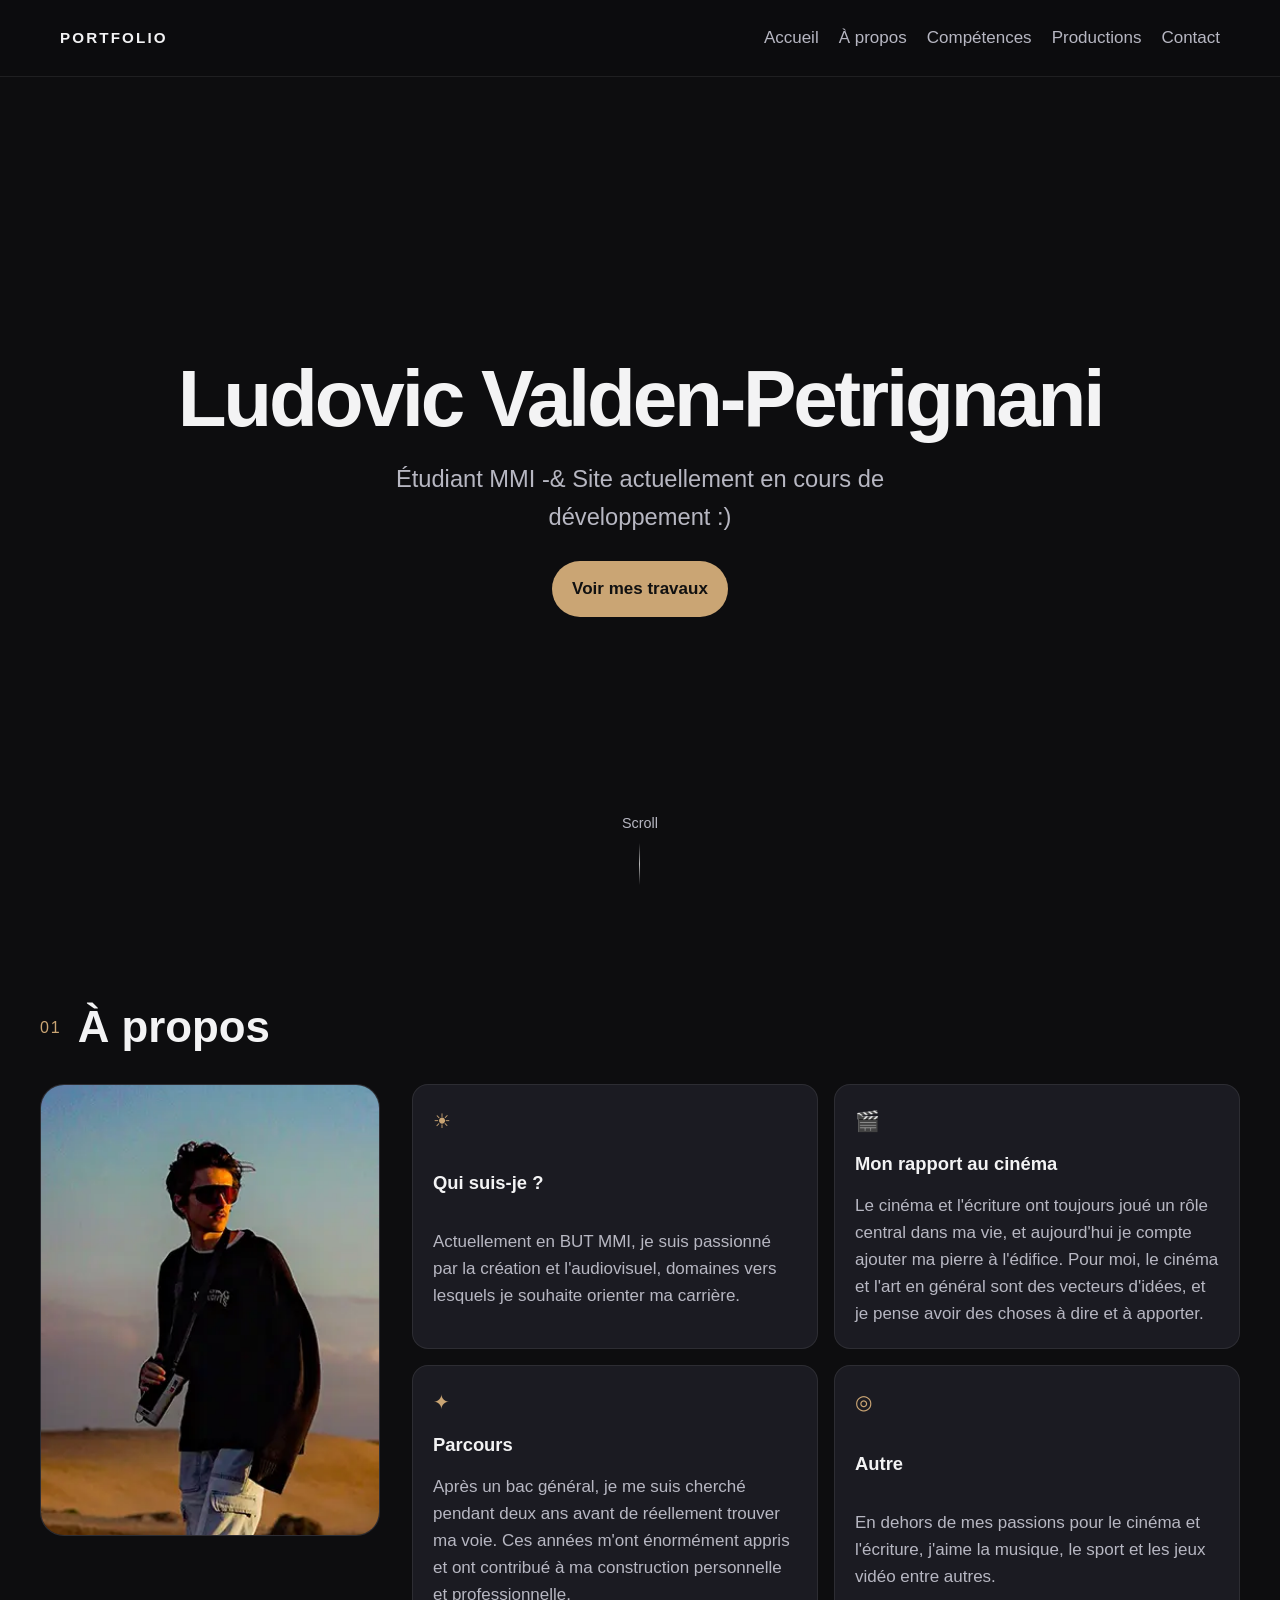
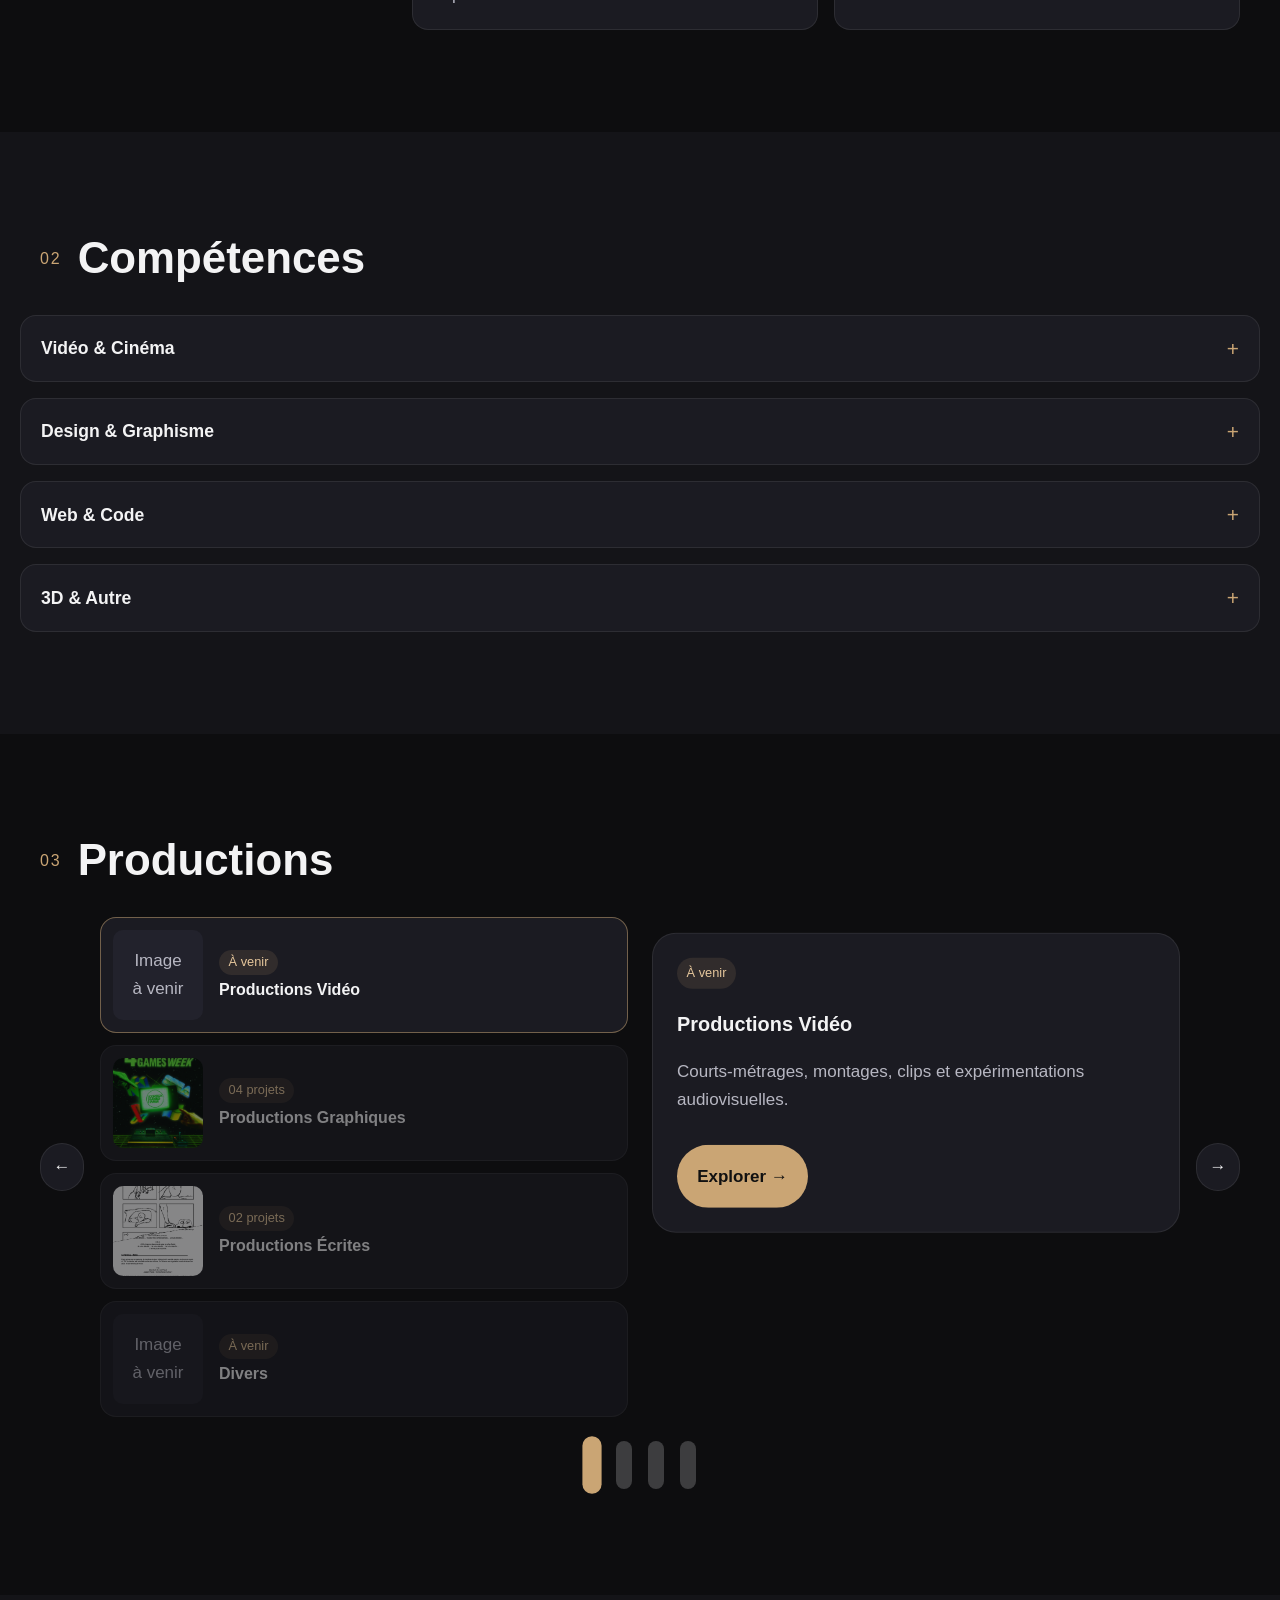
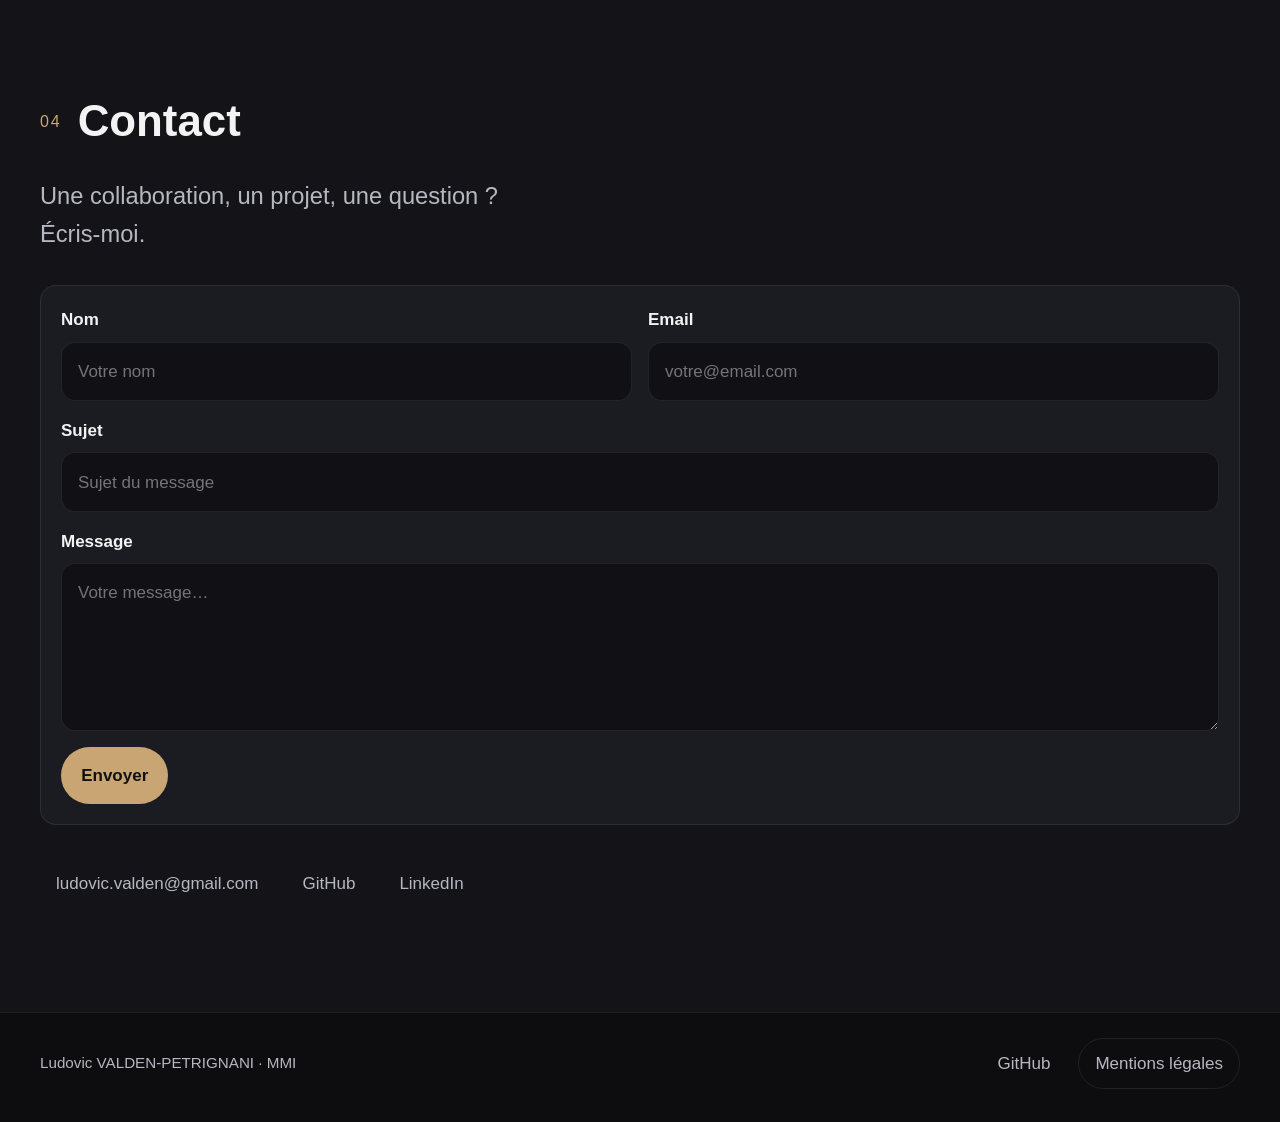
==== commit 80a9766f: "Update index.html" ====
--- a/index.html
+++ b/index.html
@@ -42,7 +42,7 @@
     <section id="accueil" class="section hero" aria-labelledby="hero-title">
       <div class="hero-content">
         <h1 id="hero-title" class="hero-title">Ludovic Valden-Petrignani</h1>
-        <p class="hero-sub">Étudiant MMI · Cinéma &amp; Création numérique</p>
+        <p class="hero-sub">Étudiant MMI -&amp; Site actuellement en cours de développement :)</p>
         <a href="#productions" class="cta-btn">Voir mes travaux</a>
       </div>
 
@@ -394,4 +394,4 @@
 
   <script src="script.js" defer></script>
 </body>
-</html>+</html>
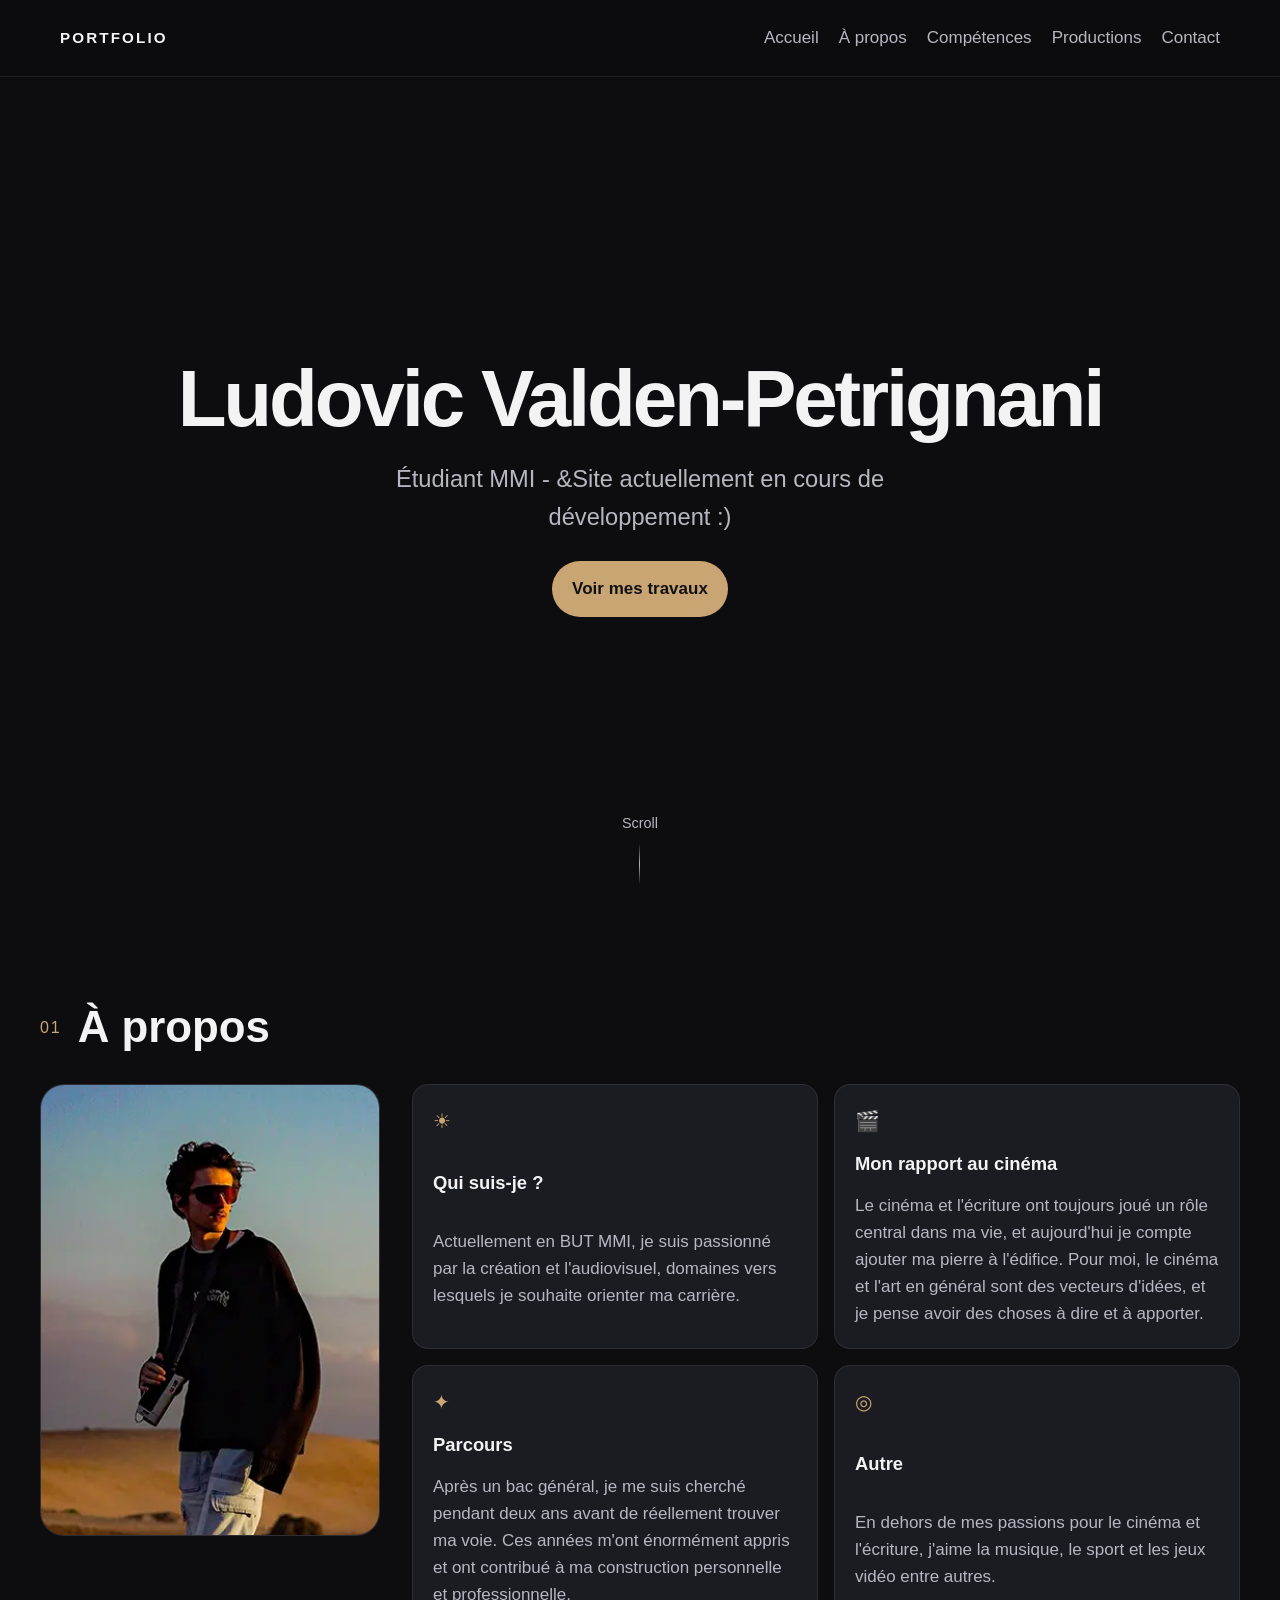
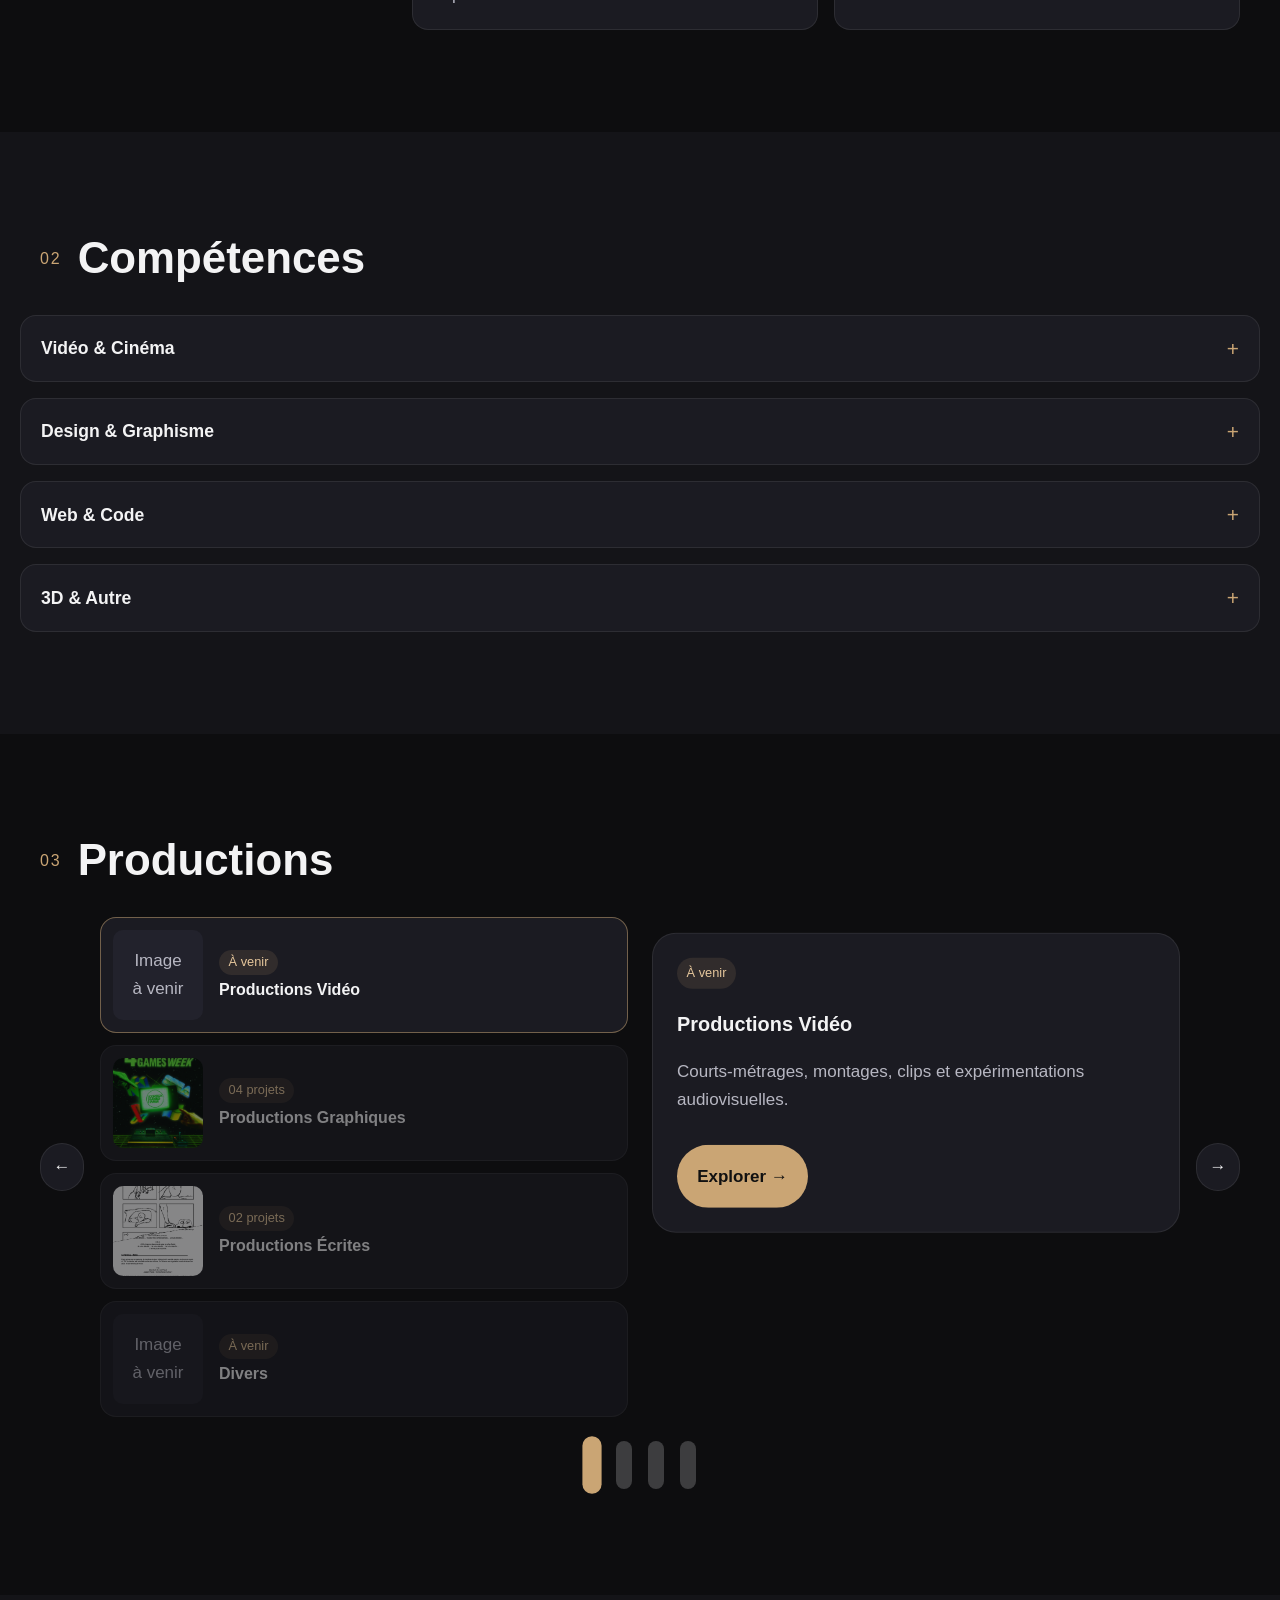
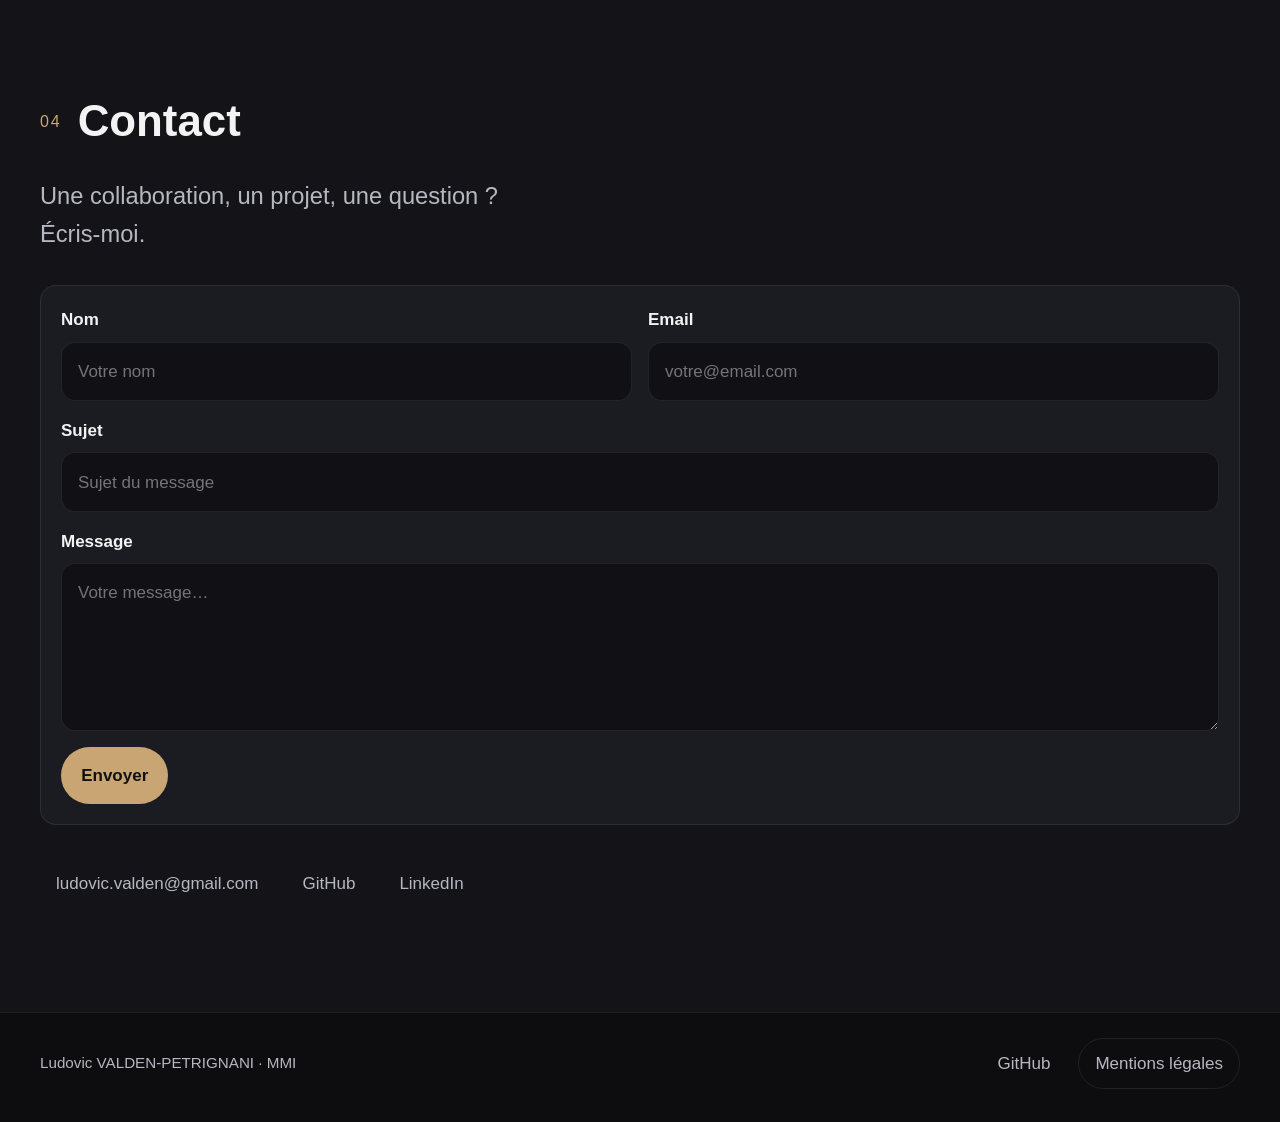
==== commit f2f3966b: "Update index.html" ====
--- a/index.html
+++ b/index.html
@@ -42,7 +42,7 @@
     <section id="accueil" class="section hero" aria-labelledby="hero-title">
       <div class="hero-content">
         <h1 id="hero-title" class="hero-title">Ludovic Valden-Petrignani</h1>
-        <p class="hero-sub">Étudiant MMI -&amp; Site actuellement en cours de développement :)</p>
+        <p class="hero-sub">Étudiant MMI - &amp;Site actuellement en cours de développement :)</p>
         <a href="#productions" class="cta-btn">Voir mes travaux</a>
       </div>
 
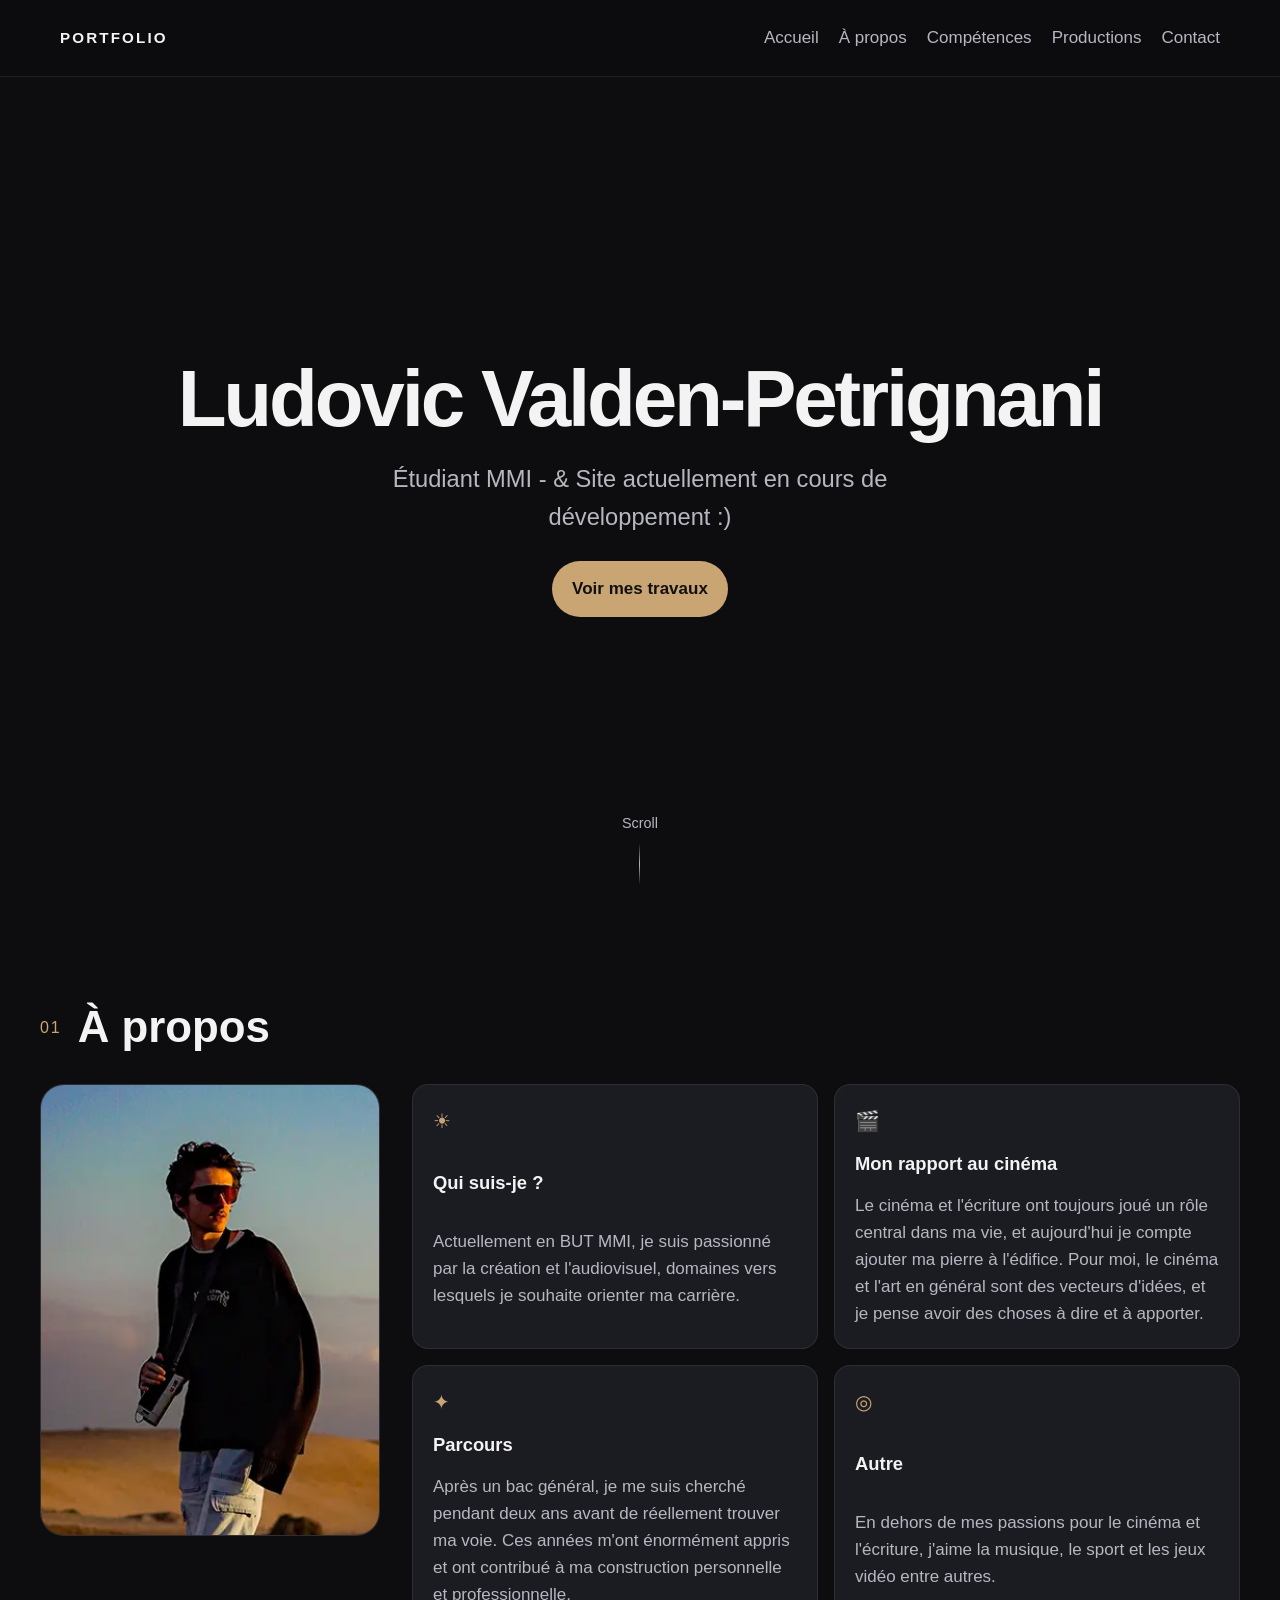
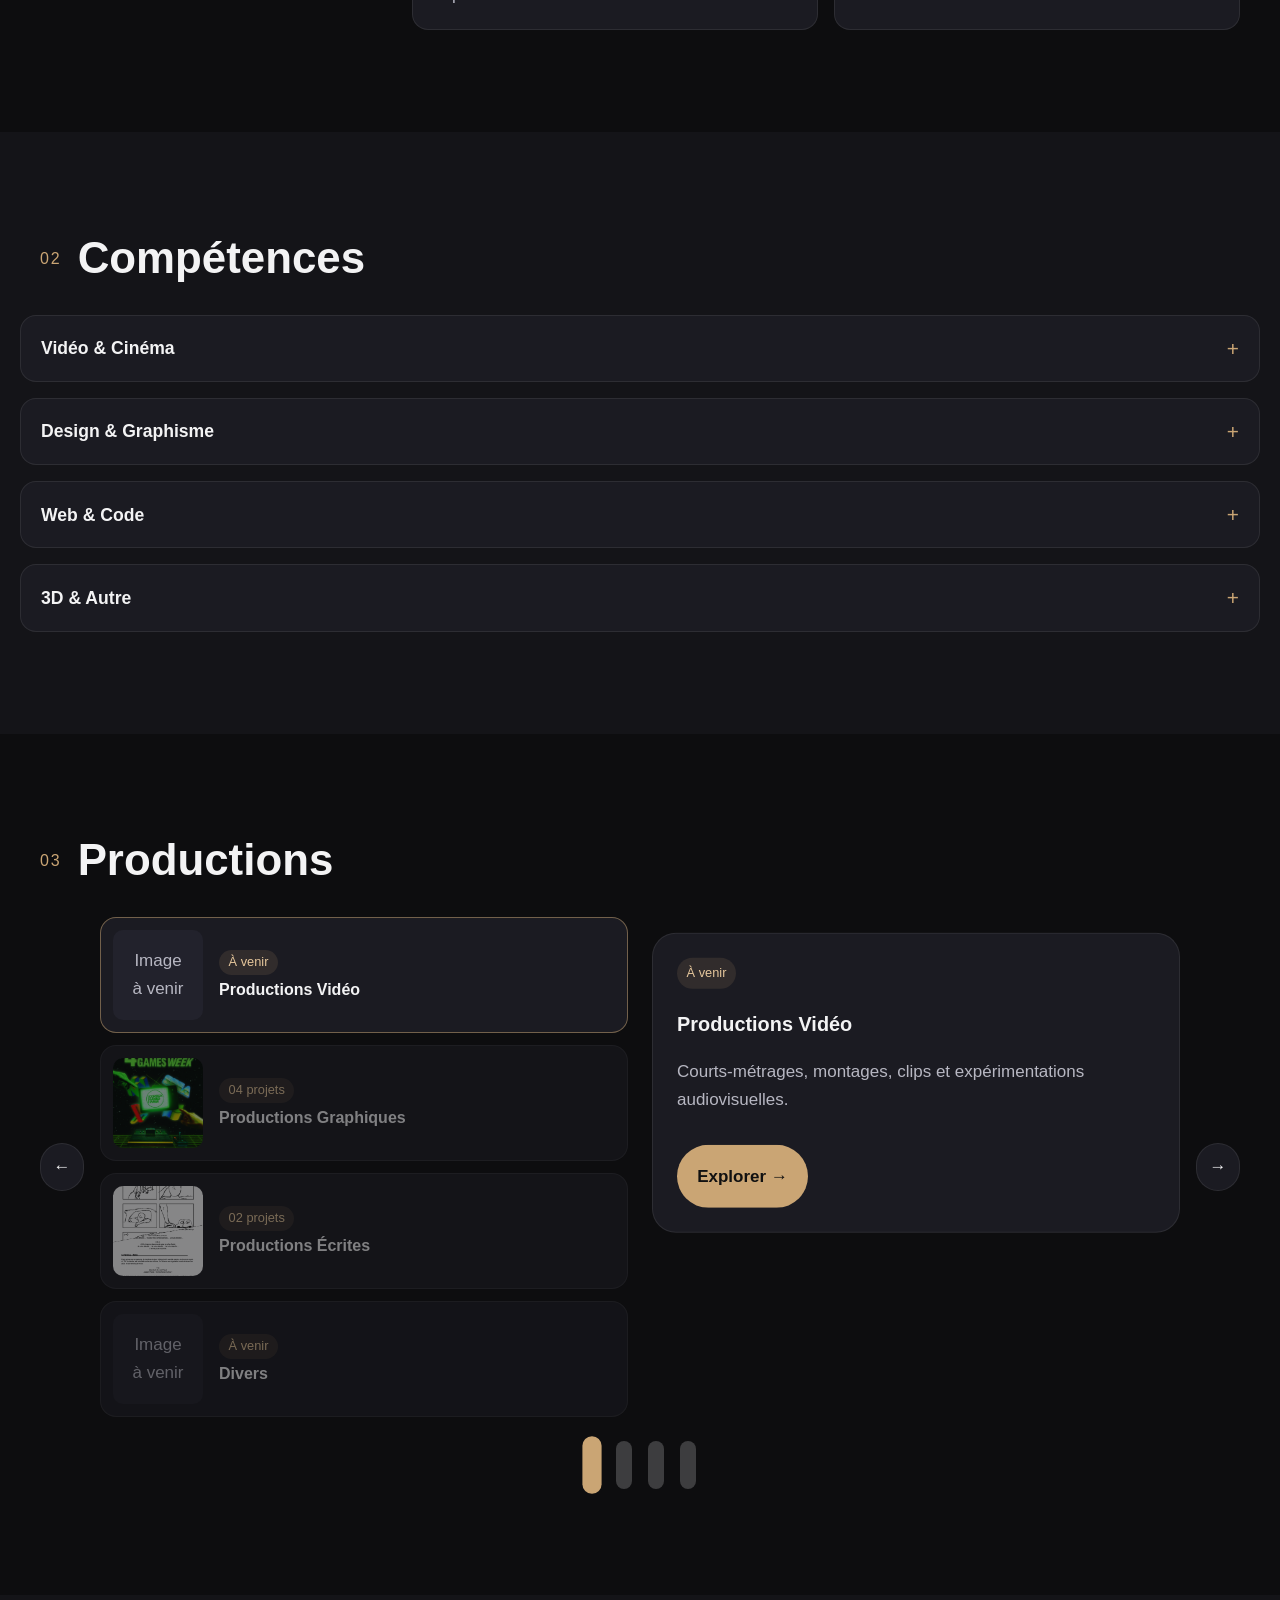
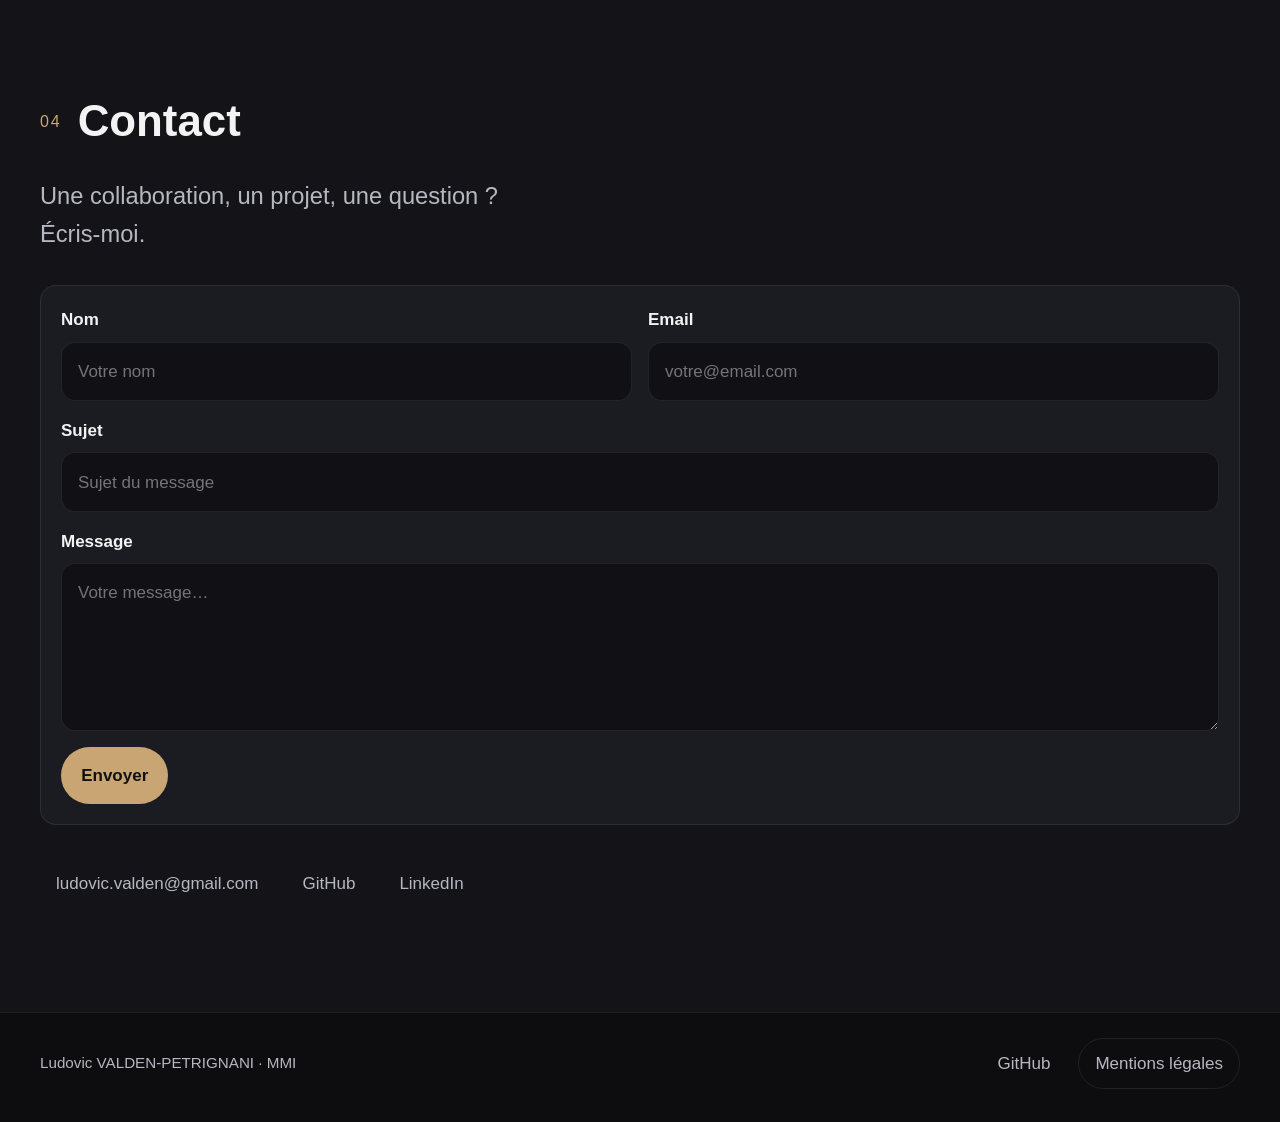
==== commit 7085dce2: "Update index.html" ====
--- a/index.html
+++ b/index.html
@@ -42,7 +42,7 @@
     <section id="accueil" class="section hero" aria-labelledby="hero-title">
       <div class="hero-content">
         <h1 id="hero-title" class="hero-title">Ludovic Valden-Petrignani</h1>
-        <p class="hero-sub">Étudiant MMI - &amp;Site actuellement en cours de développement :)</p>
+        <p class="hero-sub">Étudiant MMI - &amp; Site actuellement en cours de développement :)</p>
         <a href="#productions" class="cta-btn">Voir mes travaux</a>
       </div>
 
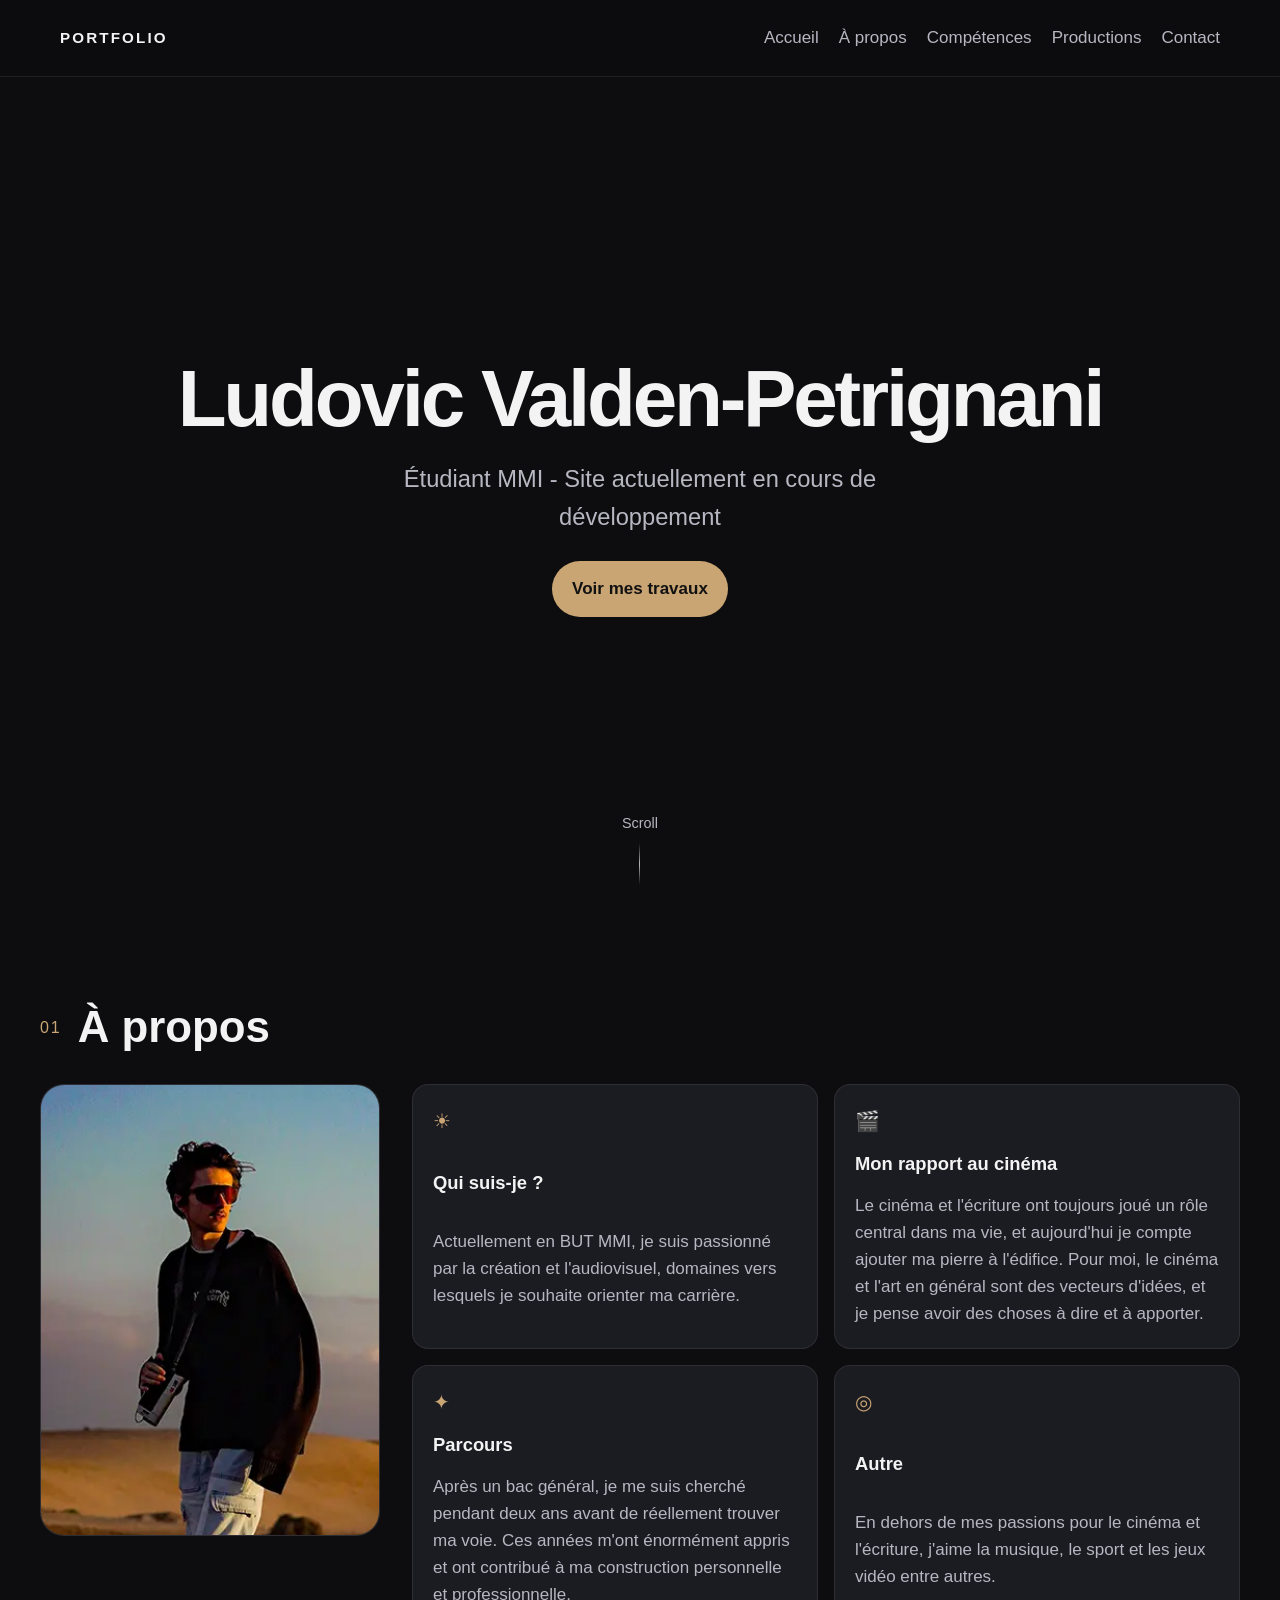
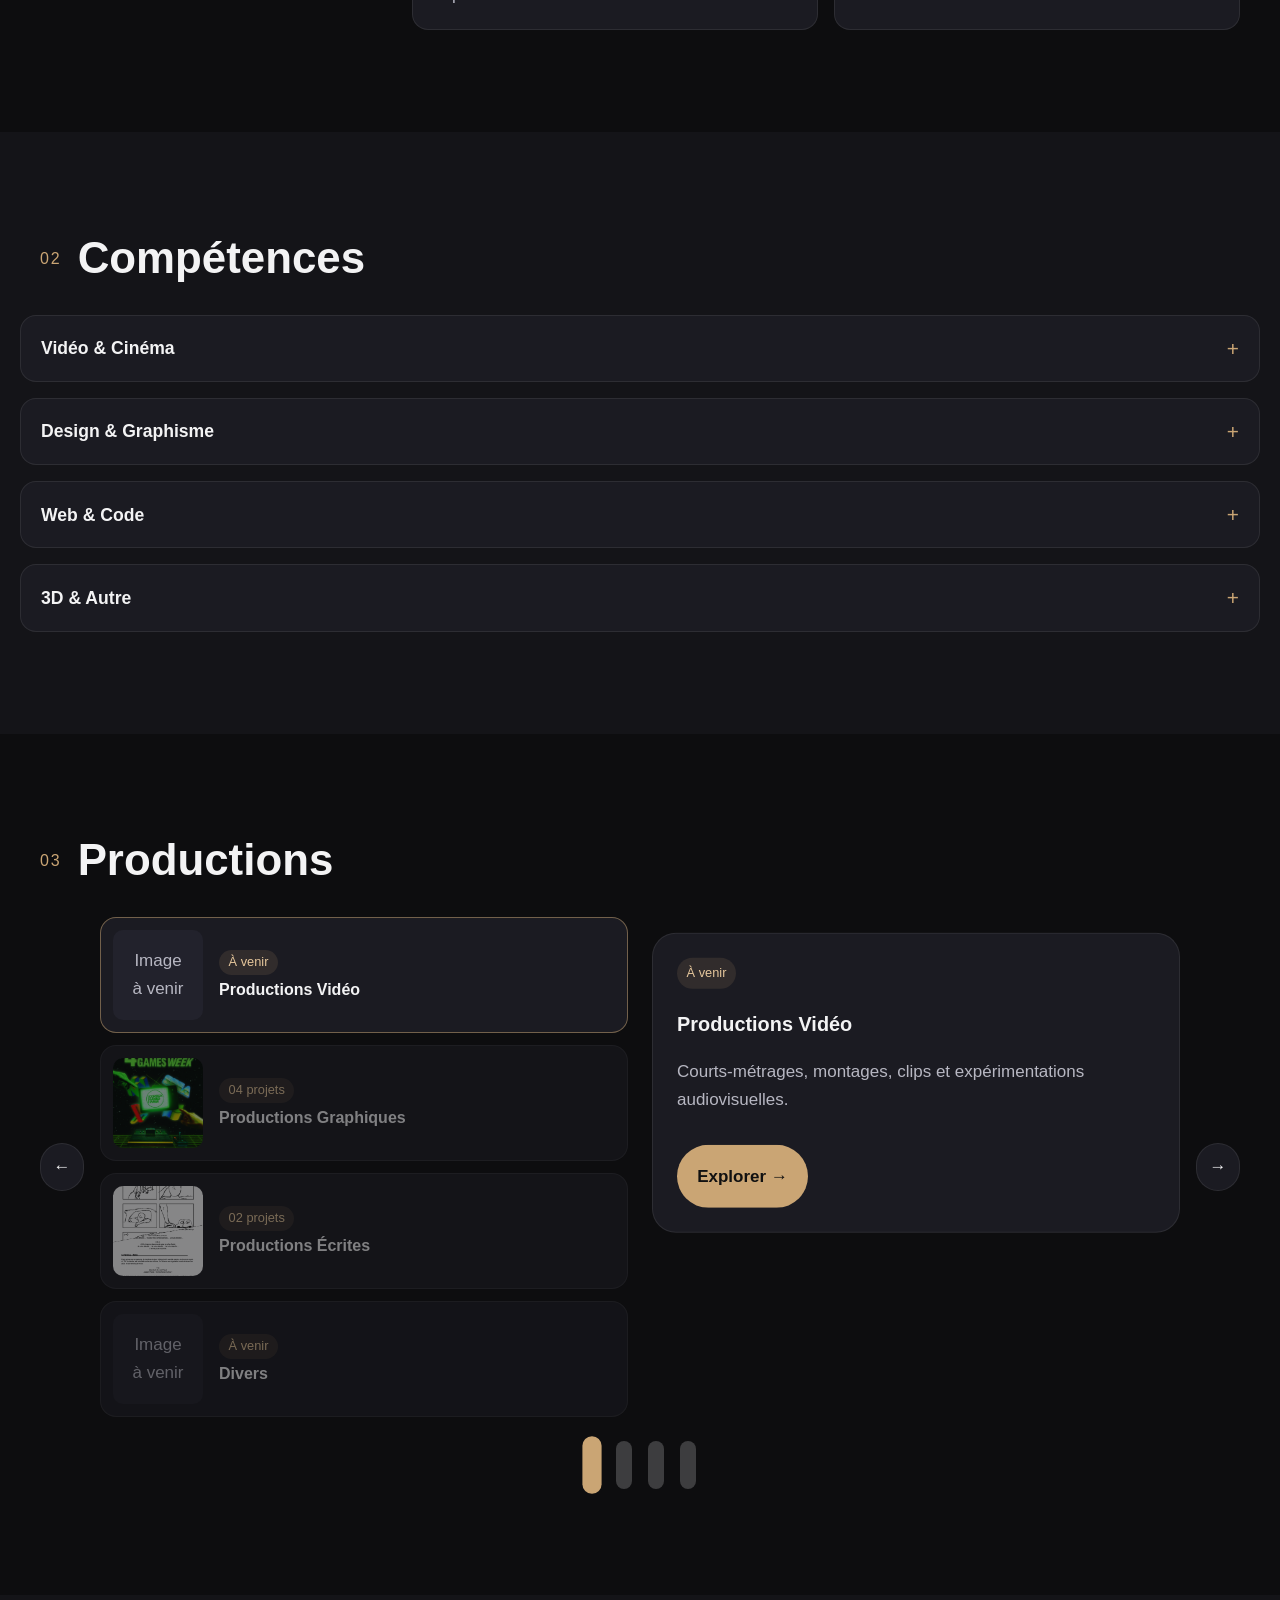
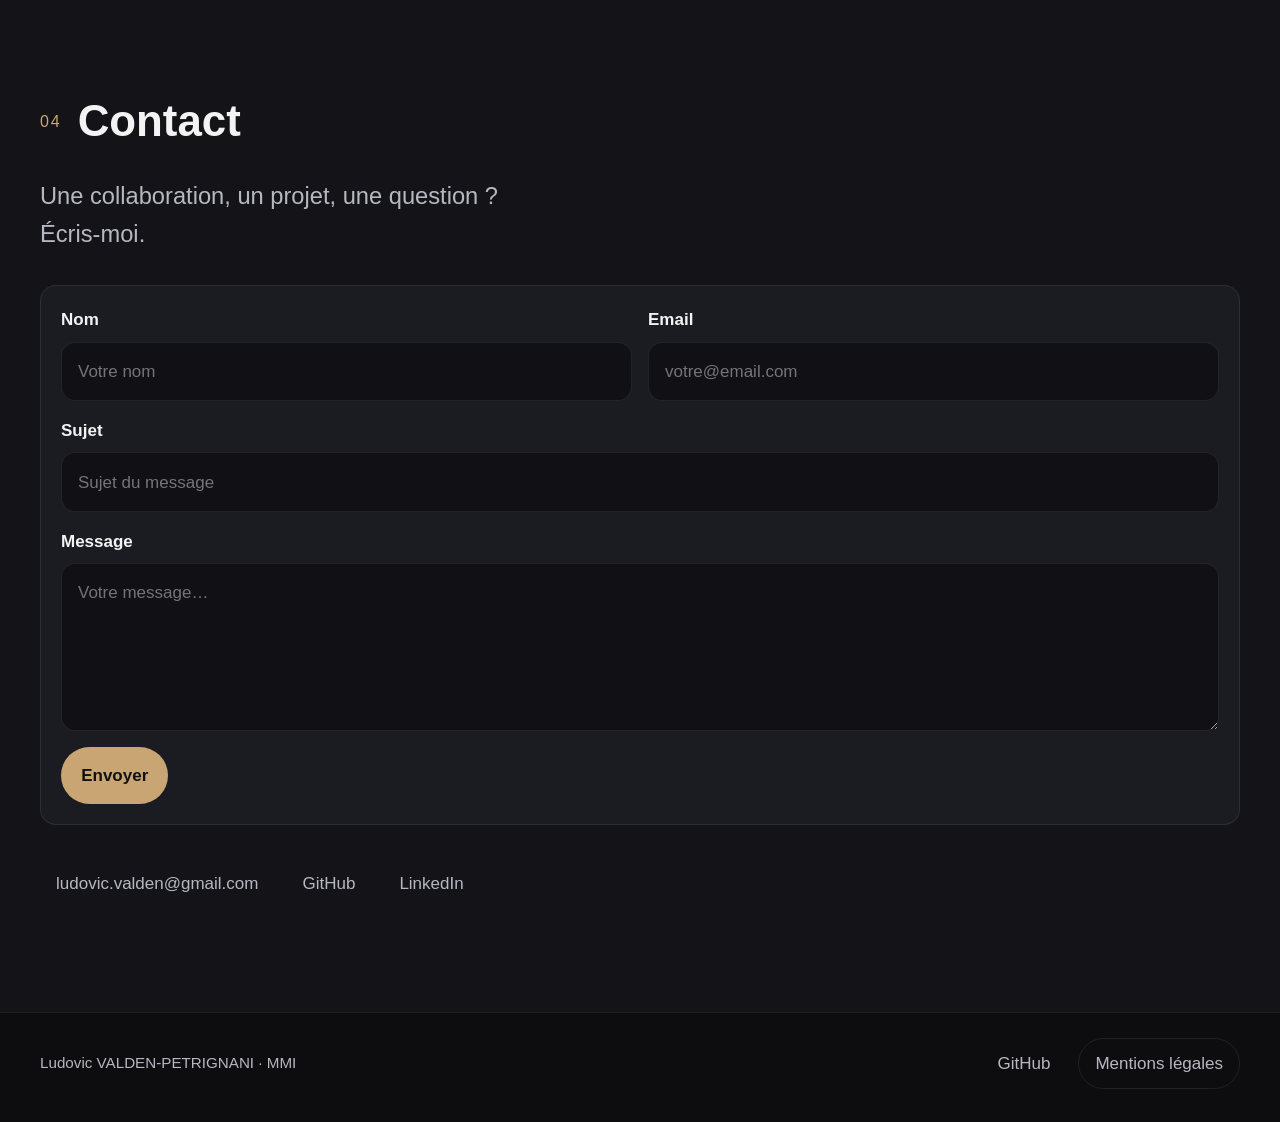
==== commit c4d61696: "Update index.html" ====
--- a/index.html
+++ b/index.html
@@ -42,7 +42,7 @@
     <section id="accueil" class="section hero" aria-labelledby="hero-title">
       <div class="hero-content">
         <h1 id="hero-title" class="hero-title">Ludovic Valden-Petrignani</h1>
-        <p class="hero-sub">Étudiant MMI - &amp; Site actuellement en cours de développement :)</p>
+        <p class="hero-sub">Étudiant MMI - Site actuellement en cours de développement </p>
         <a href="#productions" class="cta-btn">Voir mes travaux</a>
       </div>
 
